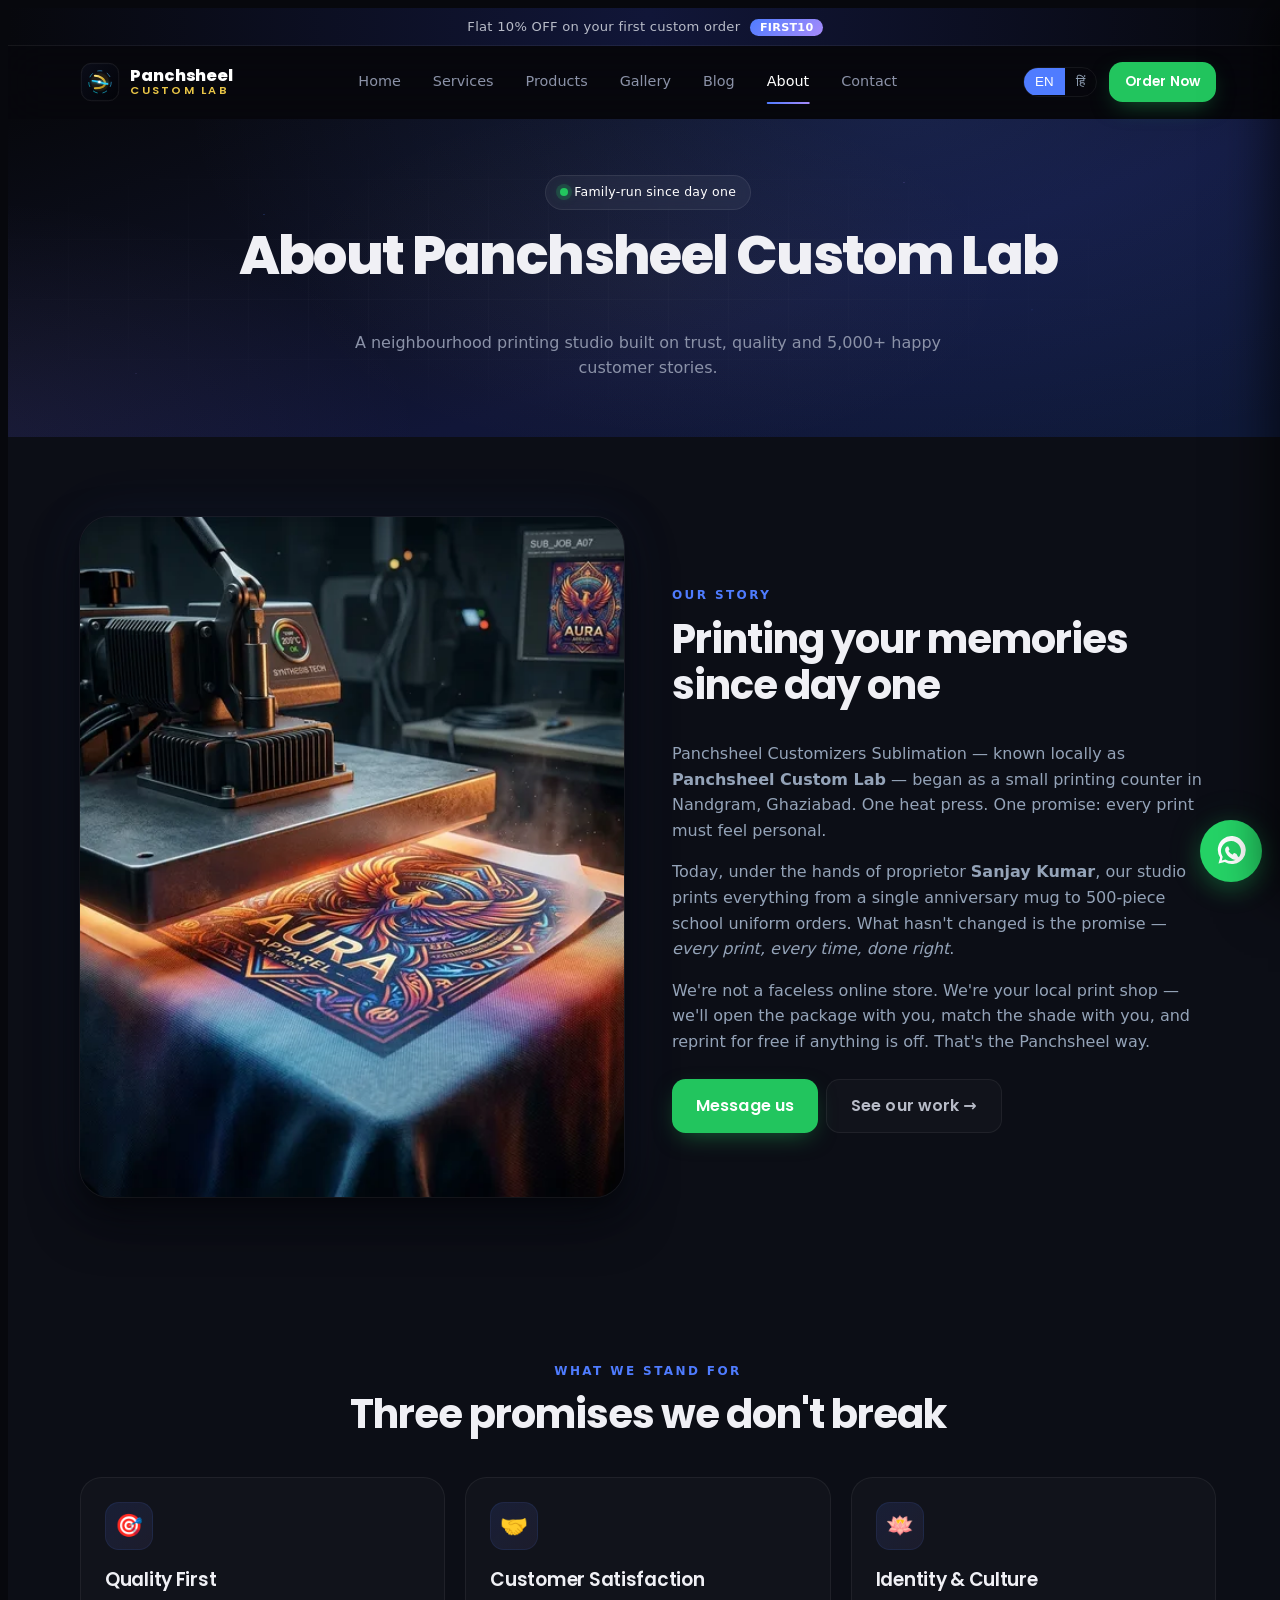
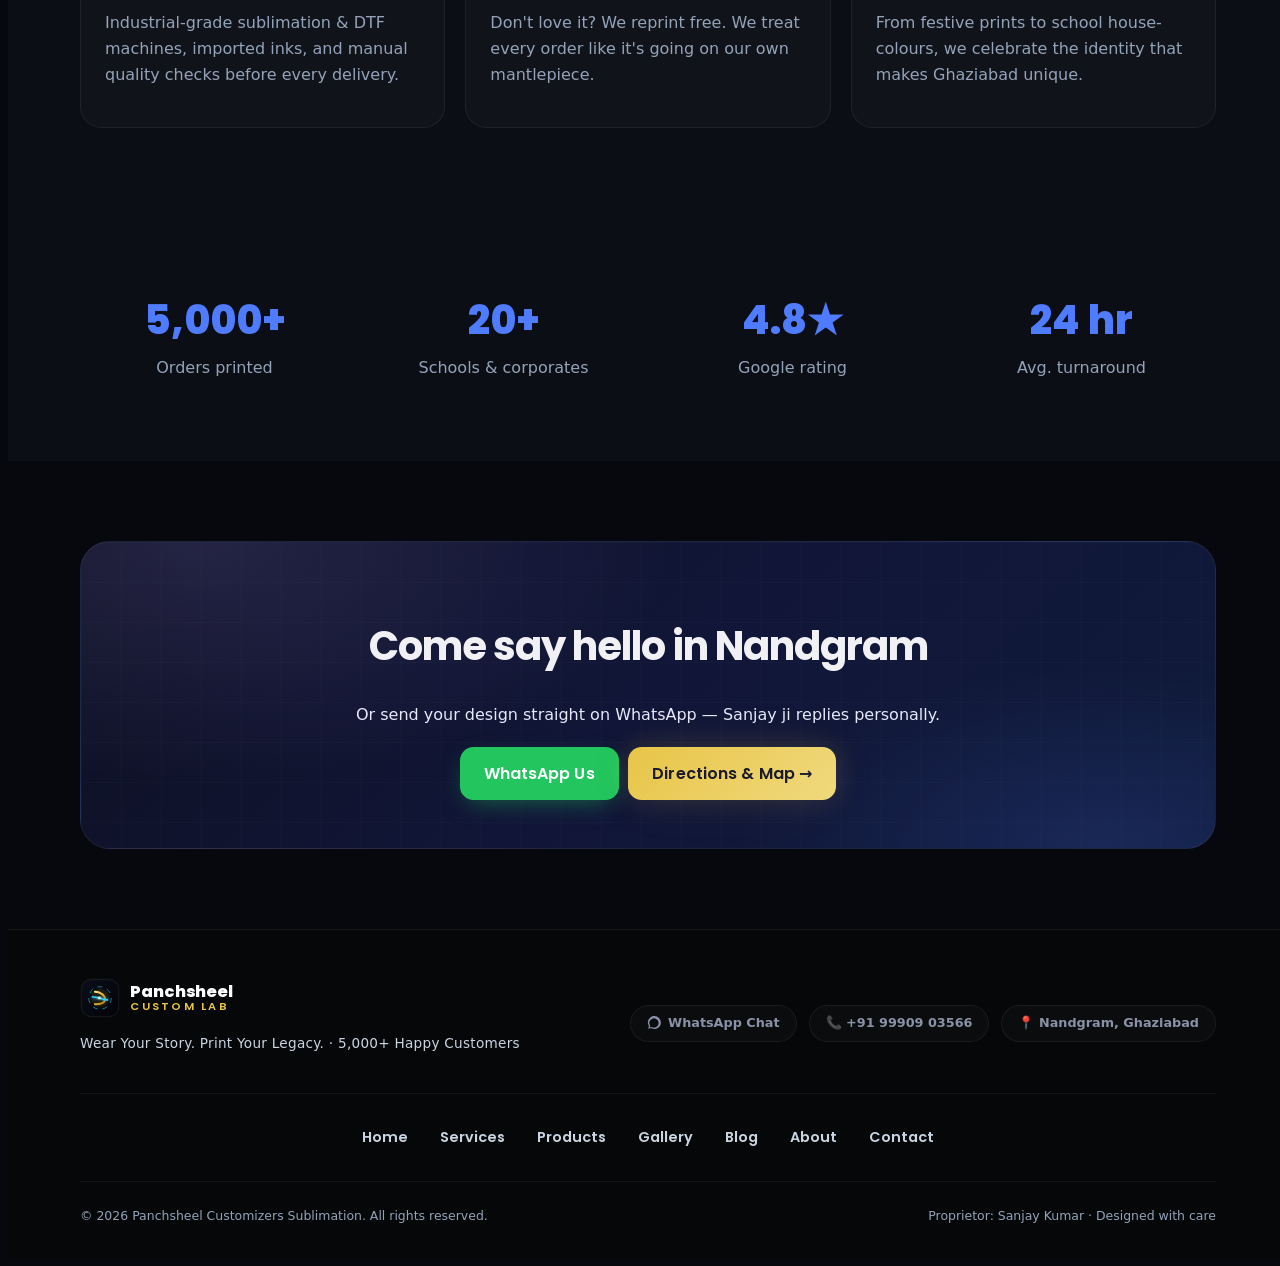
==== about.html @ 3d588248 "perf: minify all HTML page payloads to reduce network transfer time and fix incomplete WhatsApp icon" ====
<!doctype html><html lang="en"><head><meta charset="utf-8" /><meta name="viewport" content="width=device-width,initial-scale=1" /><title>About — Panchsheel Custom Lab | Trusted Printing Studio in Nandgram, Ghaziabad</title><meta name="description" content="Panchsheel Customizers Sublimation is a family-run printing studio in Nandgram, Ghaziabad, led by Sanjay Kumar. Quality, identity and customer-first service." /><link rel="canonical" href="https://panchsheelcustomlab.com/about.html" /><link rel="preconnect" href="https://fonts.googleapis.com"><link rel="preconnect" href="https://fonts.gstatic.com" crossorigin><link href="https://fonts.googleapis.com/css2?family=Poppins:wght@500;600;700;800&display=swap" rel="stylesheet" media="print" onload="this.media='all'" /><noscript><link href="https://fonts.googleapis.com/css2?family=Poppins:wght@500;600;700;800&display=swap" rel="stylesheet" /></noscript><link rel="stylesheet" href="assets/css/styles.min.css?v=5.0" media="print" onload="this.media='all'" /><noscript><link rel="stylesheet" href="assets/css/styles.min.css?v=5.0" /></noscript><link rel="stylesheet" href="assets/css/premium-theme.min.css?v=5.0" media="print" onload="this.media='all'" /><noscript><link rel="stylesheet" href="assets/css/premium-theme.min.css?v=5.0" /></noscript><link rel="icon" type="image/svg+xml" href="assets/img/logo.svg" /></head><body><div class="offer-bar" style="text-align:center;padding:.5rem 1rem">Flat 10% OFF on your first custom order <span class="badge-inline">FIRST10</span></div><header class="site-header"><div class="container-x" style="display:flex;align-items:center;justify-content:space-between;padding-top:1rem;padding-bottom:1rem"><a href="index.html" class="logo"><img src="assets/img/logo.svg?v=4.1" alt="" class="logo-mark" width="40" height="40"/><span class="logo-text"><span class="brand-line">Panchsheel</span><span class="sub-line">Custom Lab</span></span></a><nav class="hide-sm desktop-nav"><a href="index.html" class="nav-link" data-en="Home" data-hi="होम">Home</a><a href="services.html" class="nav-link" data-en="Services" data-hi="सेवाएं">Services</a><a href="products.html" class="nav-link" data-en="Products" data-hi="उत्पाद">Products</a><a href="gallery.html" class="nav-link" data-en="Gallery" data-hi="गैलरी">Gallery</a><a href="blog.html" class="nav-link" data-en="Blog" data-hi="ब्लॉग">Blog</a><a href="about.html" class="nav-link" data-en="About" data-hi="हमारे बारे में">About</a><a href="contact.html" class="nav-link" data-en="Contact" data-hi="संपर्क">Contact</a></nav><div style="display:flex;align-items:center;gap:.75rem"><div class="lang-toggle hide-sm"><button data-lang="en" class="active">EN</button><button data-lang="hi">हिं</button></div><a href="https://wa.me/919990903566?text=Hi%2C%20I%20want%20to%20order%20a%20custom%20print" class="btn btn-whats btn-sm hide-sm">Order Now</a><button id="navToggle" class="menu-btn btn btn-ghost btn-sm" style="padding:.5rem" aria-label="Menu"><svg width="22" height="22" viewBox="0 0 24 24" fill="none" stroke="currentColor" stroke-width="2"><path d="M4 6h16M4 12h16M4 18h16"/></svg></button></div></div></header><section class="hero on-dark" style="padding:3.5rem 0"><div class="container-x reveal" style="text-align:center"><span class="hero-badge"><span class="dot"></span><span data-en="Family-run since day one" data-hi="पहले दिन से पारिवारिक व्यवसाय">Family-run since day one</span></span><h1 class="title-xl" style="color:#fff;margin-top:1rem" data-en="About Panchsheel Custom Lab" data-hi="पंचशील कस्टम लैब के बारे में">About Panchsheel Custom Lab</h1><p style="color:#cdd5f0;max-width:620px;margin:1rem auto 0" data-en="A neighbourhood printing studio built on trust, quality and 5,000+ happy customer stories." data-hi="भरोसे, क्वालिटी और 5,000+ खुश ग्राहकों की कहानियों पर बना आपका अपना प्रिंटिंग स्टूडियो।">A neighbourhood printing studio built on trust, quality and 5,000+ happy customer stories.</p></div></section><section class="section"><div class="container-x grid-auto cols-2" style="align-items:center;gap:3rem"><div class="reveal"><img loading="lazy" src="assets/img/custom_process.webp" alt="Panchsheel Custom Lab studio in Nandgram Ghaziabad" style="border-radius:var(--r-xl);box-shadow:var(--shadow-lg);width:100%;aspect-ratio:4/5;object-fit:cover"></div><div class="reveal"><span class="eyebrow" data-en="Our Story" data-hi="हमारी कहानी">Our Story</span><h2 class="title-lg" style="margin-top:.6rem" data-en="Printing your memories since day one" data-hi="पहले ही दिन से आपकी यादों को प्रिंट कर रहे हैं">Printing your memories since day one</h2><p class="muted" style="margin-top:1rem" data-en="Panchsheel Customizers Sublimation — known locally as &lt;b&gt;Panchsheel Custom Lab&lt;/b&gt; — began as a small printing counter in Nandgram, Ghaziabad. One heat press. One promise: every print must feel personal." data-hi="पंचशील कस्टमाइज़र्स सब्लिमेशन — जिसे यहाँ <b>पंचशील कस्टम लैब</b> के नाम से जाना जाता है — नंदग्राम, गाज़ियाबाद में एक छोटे से प्रिंटिंग काउंटर के रूप में शुरू हुआ था। एक हीट प्रेस मशीन। एक वादा: हर प्रिंट में अपनापन होना चाहिए।">Panchsheel Customizers Sublimation — known locally as <b>Panchsheel Custom Lab</b> — began as a small printing counter in Nandgram, Ghaziabad. One heat press. One promise: every print must feel personal.</p><p class="muted" style="margin-top:.75rem" data-en="Today, under the hands of proprietor &lt;b&gt;Sanjay Kumar&lt;/b&gt;, our studio prints everything from a single anniversary mug to 500-piece school uniform orders. What hasn't changed is the promise — &lt;em&gt;every print, every time, done right&lt;/em&gt;." data-hi="आज, प्रोपराइटर <b>संजय कुमार</b> के नेतृत्व में, हमारा स्टूडियो एक एनिवर्सरी मग से लेकर 500-पीस स्कूल यूनिफॉर्म ऑर्डर तक सब कुछ प्रिंट करता है। जो चीज़ नहीं बदली है वह है हमारा वादा — <em>हर प्रिंट, हर बार, बिल्कुल सही</em>।">Today, under the hands of proprietor <b>Sanjay Kumar</b>, our studio prints everything from a single anniversary mug to 500-piece school uniform orders. What hasn't changed is the promise — <em>every print, every time, done right</em>.</p><p class="muted" style="margin-top:.75rem" data-en="We're not a faceless online store. We're your local print shop — we'll open the package with you, match the shade with you, and reprint for free if anything is off. That's the Panchsheel way." data-hi="हम कोई अनजान ऑनलाइन स्टोर नहीं हैं। हम आपके अपने लोकल प्रिंटर हैं — हम आपके साथ पैकेट खोलेंगे, आपके साथ शेड मिलाएंगे, और अगर कुछ भी गड़बड़ हुई तो बिना किसी शुल्क के फिर से प्रिंट करेंगे। यही पंचशील का तरीका है।">We're not a faceless online store. We're your local print shop — we'll open the package with you, match the shade with you, and reprint for free if anything is off. That's the Panchsheel way.</p><div style="display:flex;flex-wrap:wrap;gap:.5rem;margin-top:1.5rem"><a href="https://wa.me/919990903566?text=Hi%2C%20I%20want%20to%20visit%20your%20studio" class="btn btn-whats" data-en="Message us" data-hi="व्हाट्सएप करें">Message us</a><a href="gallery.html" class="btn btn-ghost" data-en="See our work →" data-hi="हमारा काम देखें →">See our work →</a></div></div></div></section><section class="section" style="background:var(--bg-soft)"><div class="container-x"><div class="section-head reveal"><span class="eyebrow" data-en="What We Stand For" data-hi="हमारे सिद्धांत">What We Stand For</span><h2 class="title-lg" style="margin-top:.5rem" data-en="Three promises we don't break" data-hi="तीन वादे जो हम कभी नहीं तोड़ते">Three promises we don't break</h2></div><div class="grid-auto cols-3"><div class="feature reveal"><div class="feature-ico">🎯</div><h3 data-en="Quality First" data-hi="सबसे पहले क्वालिटी">Quality First</h3><p class="muted" style="margin-top:.4rem" data-en="Industrial-grade sublimation &amp; DTF machines, imported inks, and manual quality checks before every delivery." data-hi="इंडस्ट्रियल-ग्रेड सब्लिमेशन और DTF मशीनें, इम्पोर्टेड इंक, और हर डिलीवरी से पहले मैनुअल क्वालिटी चेक।">Industrial-grade sublimation &amp; DTF machines, imported inks, and manual quality checks before every delivery.</p></div><div class="feature reveal"><div class="feature-ico">🤝</div><h3 data-en="Customer Satisfaction" data-hi="ग्राहकों की संतुष्टि">Customer Satisfaction</h3><p class="muted" style="margin-top:.4rem" data-en="Don't love it? We reprint free. We treat every order like it's going on our own mantlepiece." data-hi="पसंद नहीं आया? हम दोबारा प्रिंट करेंगे, वो भी फ्री। हम हर ऑर्डर को ऐसे बनाते हैं जैसे वो हमारे अपने घर के लिए हो।">Don't love it? We reprint free. We treat every order like it's going on our own mantlepiece.</p></div><div class="feature reveal"><div class="feature-ico">🪷</div><h3 data-en="Identity &amp; Culture" data-hi="पहचान और संस्कृति">Identity &amp; Culture</h3><p class="muted" style="margin-top:.4rem" data-en="From festive prints to school house-colours, we celebrate the identity that makes Ghaziabad unique." data-hi="त्योहारों के प्रिंट से लेकर स्कूल के हाउस-कलर तक, हम उस पहचान का सम्मान करते हैं जो गाज़ियाबाद को खास बनाती है।">From festive prints to school house-colours, we celebrate the identity that makes Ghaziabad unique.</p></div></div></div></section><section class="section"><div class="container-x grid-auto cols-4" style="text-align:center"><div class="reveal"><div style="font-family:'Poppins';font-weight:800;font-size:2.5rem;color:var(--brand)">5,000+</div><div class="muted" style="margin-top:.2rem" data-en="Orders printed" data-hi="ऑर्डर प्रिंट किए">Orders printed</div></div><div class="reveal"><div style="font-family:'Poppins';font-weight:800;font-size:2.5rem;color:var(--brand)">20+</div><div class="muted" style="margin-top:.2rem" data-en="Schools &amp; corporates" data-hi="स्कूल और कॉर्पोरेट">Schools & corporates</div></div><div class="reveal"><div style="font-family:'Poppins';font-weight:800;font-size:2.5rem;color:var(--brand)">4.8★</div><div class="muted" style="margin-top:.2rem" data-en="Google rating" data-hi="गूगल रेटिंग">Google rating</div></div><div class="reveal"><div style="font-family:'Poppins';font-weight:800;font-size:2.5rem;color:var(--brand)">24 hr</div><div class="muted" style="margin-top:.2rem" data-en="Avg. turnaround" data-hi="औसत डिलीवरी समय">Avg. turnaround</div></div></div></section><section class="section"><div class="container-x"><div class="strip reveal" style="padding:3rem 2rem;text-align:center"><h2 class="title-lg" style="color:#fff" data-en="Come say hello in Nandgram" data-hi="नंदग्राम आकर मिलें">Come say hello in Nandgram</h2><p style="color:#e5e9fa;margin-top:.6rem" data-en="Or send your design straight on WhatsApp — Sanjay ji replies personally." data-hi="या सीधे व्हाट्सएप पर अपना डिज़ाइन भेजें — संजय जी खुद जवाब देंगे。">Or send your design straight on WhatsApp — Sanjay ji replies personally.</p><div style="display:flex;gap:.6rem;flex-wrap:wrap;justify-content:center;margin-top:1.2rem"><a href="https://wa.me/919990903566?text=Hi%2C%20I%20want%20to%20order%20a%20custom%20print" class="btn btn-whats" data-en="WhatsApp Us" data-hi="व्हाट्सएप करें">WhatsApp Us</a><a href="contact.html" class="btn btn-gold" data-en="Directions &amp; Map →" data-hi="नक्शा और रास्ता →">Directions & Map →</a></div></div></div></section><footer class="site-footer"><div class="container-x footer-compact-wrap"><div class="footer-compact-top"><div class="on-dark"><a href="index.html" class="logo"><img src="assets/img/logo.svg?v=4.1" alt="" class="logo-mark" width="36" height="36"><span class="logo-text"><span class="brand-line">Panchsheel</span><span class="sub-line">Custom Lab</span></span></a><p class="footer-tagline" data-en="Wear Your Story. Print Your Legacy. · 5,000+ Happy Customers" data-hi="यादों को दें अनमोल रूप, प्रिंट्स जो रहें हमेशा संग · 5,000+ खुश ग्राहक">Wear Your Story. Print Your Legacy. · 5,000+ Happy Customers</p></div><div class="footer-contact-chips"><a href="https://wa.me/919990903566?text=Hi%2C%20I%20want%20to%20order%20a%20custom%20print" class="contact-chip wa" target="_blank" rel="noopener"><svg width="14" height="14" viewBox="0 0 24 24" fill="currentColor"><path d="M20.5 3.5A11 11 0 0 0 3.3 17.1L2 22l5-1.3a11 11 0 0 0 13.5-17.2zM12 20a8 8 0 0 1-4.1-1.1l-.3-.2-3 .8.8-2.9-.2-.3A8 8 0 1 1 12 20z"/></svg><span data-en="WhatsApp Chat" data-hi="व्हाट्सएप चैट">WhatsApp Chat</span></a><a href="tel:+919990903566" class="contact-chip tel"><span>📞 +91 99909 03566</span></a><a href="https://share.google/9djJrCFrVhPnkyvvI" target="_blank" rel="noopener" class="contact-chip map"><span data-en="📍 Nandgram, Ghaziabad" data-hi="📍 नंदग्राम, गाज़ियाबाद">📍 Nandgram, Ghaziabad</span></a></div></div><div class="footer-compact-links"><a href="index.html" data-en="Home" data-hi="होम">Home</a><a href="services.html" data-en="Services" data-hi="सेवाएं">Services</a><a href="products.html" data-en="Products" data-hi="उत्पाद">Products</a><a href="gallery.html" data-en="Gallery" data-hi="गैलरी">Gallery</a><a href="blog.html" data-en="Blog" data-hi="ब्लॉग">Blog</a><a href="about.html" data-en="About" data-hi="हमारे बारे में">About</a><a href="contact.html" data-en="Contact" data-hi="संपर्क">Contact</a></div><div class="footer-compact-bottom"><div>© <span id="yr"></span> Panchsheel Customizers Sublimation. All rights reserved.</div><div data-en="Proprietor: Sanjay Kumar · Designed with care" data-hi="प्रोपराइटर: संजय कुमार · निष्ठापूर्वक निर्मित">Proprietor: Sanjay Kumar · Designed with care</div></div></div></footer><a href="https://wa.me/919990903566?text=Hi%2C%20I%20want%20to%20order%20a%20custom%20print" class="fab-whats" aria-label="Chat on WhatsApp"><svg width="30" height="30" viewBox="0 0 24 24" fill="currentColor"><path d="M20.5 3.5A11 11 0 0 0 3.3 17.1L2 22l5-1.3a11 11 0 0 0 13.5-17.2zM12 20a8 8 0 0 1-4.1-1.1l-.3-.2-3 .8.8-2.9-.2-.3A8 8 0 1 1 12 20zm4.4-5.6c-.2-.1-1.4-.7-1.7-.8-.2-.1-.3-.1-.5.1s-.6.8-.7.9c-.1.2-.3.2-.5.1-1.2-.6-2-1.1-2.9-2.5-.2-.4.2-.4.6-1.2.1-.2.1-.3 0-.5-.1-.1-.5-1.3-.7-1.7-.2-.4-.4-.4-.5-.4H9c-.2 0-.5.1-.7.3-.3.3-1 1-1 2.4s1 2.8 1.1 3c.1.2 2 3 4.7 4.2 1.8.7 2.4.8 3.2.7.5-.1 1.4-.6 1.6-1.2.2-.6.2-1.1.1-1.2-.1-.1-.2-.2-.5-.3z"/></svg></a><div class="mobile-sticky-bar"><div class="sticky-bar-text"><span class="sticky-bar-title" data-en="Custom Printing Quote" data-hi="कस्टम प्रिंटिंग कोट">Custom Printing Quote</span><span class="sticky-bar-sub" data-en="Talk directly to Sanjay ji" data-hi="संजय जी से व्हाट्सएप पर बात करें">Talk directly to Sanjay ji</span></div><a href="https://wa.me/919990903566?text=Hi%20Sanjay%20ji%2C%20I%20visited%20your%20website%20and%20want%20to%20get%20a%20printing%20quote" class="btn btn-whats sticky-bar-btn" target="_blank" rel="noopener"><svg width="14" height="14" viewBox="0 0 24 24" fill="currentColor" style="display:inline-block;vertical-align:middle;margin-right:3px"><path d="M20.5 3.5A11 11 0 0 0 3.3 17.1L2 22l5-1.3a11 11 0 0 0 13.5-17.2zM12 20a8 8 0 0 1-4.1-1.1l-.3-.2-3 .8.8-2.9-.2-.3A8 8 0 1 1 12 20z"/></svg><span data-en="WhatsApp Chat" data-hi="व्हाट्सएप चैट">WhatsApp Chat</span></a></div><script src="assets/js/main.min.js?v=5.0" defer></script></body></html>
---- assets/css/styles.min.css ----
:root{--ink:#0B1220;--ink-2:#1f2937;--muted:#5b6577;--line:#e7eaf0;--bg-soft:#f6f7fb;--brand:#1E3A8A;--brand-2:#0f1e5c;--brand-ink:#0a1340;--gold:#D4AF37;--gold-soft:#f6e6a6;--success:#15803d;--whats:#25D366;--r-sm:.5rem;--r:1rem;--r-lg:1.25rem;--r-xl:1.75rem;--shadow-sm:0 1px 2px rgba(15,30,92,.06),0 1px 1px rgba(15,30,92,.04);--shadow:0 10px 30px -18px rgba(15,30,92,.25),0 2px 6px rgba(15,30,92,.06);--shadow-lg:0 30px 60px -30px rgba(15,30,92,.4),0 10px 20px -10px rgba(15,30,92,.15);--shadow-gold:0 20px 40px -22px rgba(212,175,55,.55);--fs-xs:.8rem;--fs-sm:.9rem;--fs-base:1rem;--fs-lg:1.125rem;--fs-2xl:1.5rem;--fs-3xl:1.875rem;--fs-4xl:2.25rem;--fs-5xl:3rem;--fs-6xl:3.75rem}*{box-sizing:border-box}html{scroll-behavior:smooth}body{font-family:system-ui,-apple-system,Segoe UI,Roboto,sans-serif;color:var(--ink);background:#fff;line-height:1.6;-webkit-font-smoothing:antialiased;text-rendering:optimizeLegibility}.font-display,h1,h2,h3,h4,h5,h6{font-family:Poppins,sans-serif;letter-spacing:-.015em;color:var(--ink)}h1{line-height:1.08;font-weight:800}h2{line-height:1.15;font-weight:700}h3{line-height:1.25;font-weight:600}img{max-width:100%;height:auto;display:block}a{color:inherit;text-decoration:none}.container-x{max-width:1200px;margin-inline:auto;padding-inline:1.25rem}@media(min-width:768px){.container-x{padding-inline:2rem}}.eyebrow{font-size:.78rem;font-weight:700;letter-spacing:.18em;text-transform:uppercase;color:var(--brand)}.title-xl{font-size:clamp(2rem,4.6vw,3.4rem);letter-spacing:-.02em}.title-lg{font-size:clamp(1.75rem,3.5vw,2.5rem)}.muted{color:var(--muted)}.divider-gold{display:inline-block;width:56px;height:3px;border-radius:3px;background:var(--gold)}.section{padding:5rem 0}@media(max-width:640px){.section{padding:3.5rem 0}}.site-header{position:sticky;top:0;z-index:40;background:rgba(255,255,255,.85);backdrop-filter:saturate(140%) blur(10px);border-bottom:1px solid transparent;transition:all .3s ease}.site-header.scrolled{background:rgba(255,255,255,.96);border-bottom-color:var(--line);box-shadow:0 6px 24px -18px rgba(10,19,64,.35)}.nav-link{position:relative;font-weight:500;color:#334155;padding:.25rem 0}.nav-link:hover{color:var(--brand)}.nav-link:after{content:"";position:absolute;left:50%;bottom:-6px;height:2px;width:0;background:var(--gold);transform:translateX(-50%);transition:width .25s ease}.nav-link.active:after,.nav-link:hover:after{width:100%}.nav-link.active{color:var(--brand)}.btn{display:inline-flex;align-items:center;justify-content:center;gap:.55rem;font-weight:600;font-family:Poppins,sans-serif;border-radius:.8rem;padding:.85rem 1.5rem;transition:transform .2s ease,box-shadow .25s ease,background .2s ease,color .2s ease;letter-spacing:.1px;white-space:nowrap;cursor:pointer;border:0}.btn:active{transform:translateY(1px)}.btn-primary{background:var(--brand);color:#fff;box-shadow:0 14px 30px -18px rgba(30,58,138,.7)}.btn-primary:hover{background:var(--brand-2);transform:translateY(-2px);box-shadow:0 22px 40px -18px rgba(30,58,138,.8)}.btn-gold{background:var(--gold);color:var(--brand-ink);box-shadow:var(--shadow-gold)}.btn-gold:hover{background:#c59c2c;transform:translateY(-2px)}.btn-whats{background:var(--whats);color:#fff;box-shadow:0 14px 30px -18px rgba(37,211,102,.7)}.btn-whats:hover{background:#1ebe5b;transform:translateY(-2px);box-shadow:0 22px 40px -18px rgba(37,211,102,.8)}.btn-outline{border:1.5px solid rgba(255,255,255,.6);color:#fff;background:0 0}.btn-outline:hover{background:#fff;color:var(--brand)}.btn-ghost{background:var(--bg-soft);color:var(--ink-2)}.btn-ghost:hover{background:#eef0f6}.btn-sm{padding:.55rem 1rem;font-size:.85rem;border-radius:.6rem}.offer-bar{background:linear-gradient(90deg,#0f1e5c 0,#1e3a8a 50%,#0f1e5c 100%);color:#fff;font-size:.85rem;font-weight:500}.offer-bar .badge-inline{background:var(--gold);color:var(--brand-ink);padding:.1rem .55rem;border-radius:9999px;font-weight:700;font-size:.75rem;margin:0 .35rem}.hero{position:relative;overflow:hidden;isolation:isolate;background:radial-gradient(1100px 500px at 82% -10%,rgba(212,175,55,.28),transparent 60%),radial-gradient(900px 500px at -10% 110%,rgba(255,255,255,.15),transparent 60%),linear-gradient(135deg,#0b1436 0,var(--brand-2) 45%,var(--brand) 100%);color:#fff}.hero:before{content:"";position:absolute;inset:0;background-image:linear-gradient(rgba(255,255,255,.04) 1px,transparent 1px),linear-gradient(90deg,rgba(255,255,255,.04) 1px,transparent 1px);background-size:44px 44px;mask-image:radial-gradient(ellipse at 30% 40%,#000 30%,transparent 70%);pointer-events:none;z-index:-1}.hero-badge{display:inline-flex;align-items:center;gap:.4rem;background:rgba(255,255,255,.1);border:1px solid rgba(255,255,255,.18);color:#fff;padding:.4rem .85rem;border-radius:9999px;font-size:.78rem;font-weight:500;backdrop-filter:blur(6px)}.hero-badge .dot{width:.5rem;height:.5rem;border-radius:9999px;background:#22c55e;box-shadow:0 0 0 4px rgba(34,197,94,.25)}.hero-photo{position:relative;border-radius:var(--r-xl);overflow:hidden;box-shadow:var(--shadow-lg)}.hero-photo img{aspect-ratio:4/5;width:100%;object-fit:cover;transform:scale(1.02)}.hero-photo:after{content:"";position:absolute;inset:0;background:linear-gradient(180deg,rgba(11,20,54,0) 60%,rgba(11,20,54,.3) 100%)}.hero-float{position:absolute;background:#fff;color:var(--ink);border-radius:var(--r);padding:.85rem 1rem;box-shadow:var(--shadow-lg);display:flex;align-items:center;gap:.7rem}.hero-float.top{top:1.2rem;left:-1rem}.hero-float.bottom{bottom:1.2rem;right:-1rem}@media(max-width:640px){.hero-float{display:none}}.section-head{text-align:center;max-width:720px;margin:0 auto 2.5rem}.section-head h2{font-size:clamp(1.75rem,3.2vw,2.5rem);margin:.65rem 0}.section-head p{color:var(--muted);font-size:1.05rem}.card{background:#fff;border:1px solid var(--line);border-radius:var(--r-lg);transition:transform .3s ease,box-shadow .3s ease,border-color .3s ease}.card:hover{transform:translateY(-6px);box-shadow:var(--shadow-lg);border-color:transparent}.product-card{background:#fff;border:1px solid var(--line);border-radius:var(--r-lg);overflow:hidden;position:relative;transition:all .35s ease}.product-card:hover{transform:translateY(-8px);box-shadow:var(--shadow-lg);border-color:transparent}.product-shot{position:relative;aspect-ratio:1/1;background:radial-gradient(closest-side at 50% 60%,rgba(30,58,138,.07),transparent 70%),linear-gradient(180deg,#fbfbfd 0,#f1f3f9 100%);display:flex;align-items:center;justify-content:center;padding:14%;overflow:hidden}.product-shot img{width:100%;height:100%;object-fit:cover;border-radius:.5rem;transition:transform .5s ease}.product-card:hover .product-shot img{transform:scale(1.05)}.product-shot:after{content:"";position:absolute;left:10%;right:10%;bottom:8%;height:14px;border-radius:50%;background:radial-gradient(ellipse at center,rgba(10,19,64,.18),transparent 70%);filter:blur(4px)}.product-body{padding:1rem 1.1rem 1.2rem}.product-title{font-family:Poppins,sans-serif;font-weight:600;color:var(--ink);font-size:1rem}.product-meta{color:var(--muted);font-size:.78rem;margin-top:.15rem}.product-row{display:flex;align-items:center;justify-content:space-between;margin-top:.8rem;gap:.5rem}.price{font-family:Poppins,sans-serif;color:var(--brand);font-weight:700}.badge{position:absolute;top:.9rem;left:.9rem;z-index:2;background:var(--gold);color:var(--brand-ink);font-weight:700;font-size:.7rem;padding:.3rem .6rem;border-radius:9999px;letter-spacing:.3px;box-shadow:var(--shadow-sm)}.badge-dark{background:var(--ink);color:#fff}.feature{background:#fff;border:1px solid var(--line);border-radius:var(--r-lg);padding:1.5rem;transition:all .3s ease}.feature:hover{transform:translateY(-4px);box-shadow:var(--shadow);border-color:transparent}.feature-ico{width:48px;height:48px;border-radius:14px;display:flex;align-items:center;justify-content:center;background:linear-gradient(135deg,#eaf0ff,#f6e6a6);color:var(--brand);font-size:1.4rem;margin-bottom:1rem}.why-item{display:flex;gap:1rem;align-items:flex-start}.why-ico{flex:none;width:44px;height:44px;border-radius:12px;display:flex;align-items:center;justify-content:center;background:rgba(30,58,138,.08);color:var(--brand);font-size:1.2rem}.t-card{background:#fff;border:1px solid var(--line);border-radius:var(--r-lg);padding:1.5rem;transition:all .3s ease}.t-card:hover{transform:translateY(-4px);box-shadow:var(--shadow);border-color:transparent}.stars{color:var(--gold);letter-spacing:2px;font-size:1rem}.avatar{width:44px;height:44px;border-radius:9999px;object-fit:cover;background:var(--bg-soft)}details.faq{background:#fff;border:1px solid var(--line);border-radius:var(--r);padding:1rem 1.25rem;transition:all .25s ease}details.faq[open]{border-color:#c9d2ea;box-shadow:var(--shadow-sm)}details.faq>summary{list-style:none;cursor:pointer;display:flex;justify-content:space-between;align-items:center;font-family:Poppins,sans-serif;font-weight:600;color:var(--ink)}details.faq>summary::-webkit-details-marker{display:none}.faq-ico{width:26px;height:26px;border-radius:9999px;background:var(--bg-soft);color:var(--brand);display:flex;align-items:center;justify-content:center;font-size:1.1rem;transition:transform .25s ease}details.faq[open] .faq-ico{transform:rotate(45deg);background:var(--brand);color:#fff}details.faq p{margin-top:.75rem;color:var(--muted)}.strip{background:radial-gradient(700px 300px at 10% 0,rgba(212,175,55,.22),transparent 60%),linear-gradient(135deg,var(--brand-2),var(--brand));color:#fff;border-radius:var(--r-xl)}.site-footer{background:#080d22;color:#c5cbdc}.site-footer a:hover{color:var(--gold)}.fab-whats{position:fixed;right:1.1rem;bottom:1.1rem;z-index:60;width:62px;height:62px;border-radius:9999px;background:var(--whats);color:#fff;display:flex;align-items:center;justify-content:center;box-shadow:0 16px 30px -10px rgba(37,211,102,.55);animation:pulse 2.2s infinite}.fab-whats:hover{background:#1ebe5b}@keyframes pulse{0%{box-shadow:0 0 0 0 rgba(37,211,102,.55)}70%{box-shadow:0 0 0 22px rgba(37,211,102,0)}100%{box-shadow:0 0 0 0 rgba(37,211,102,0)}}.lang-toggle{display:inline-flex;border:1px solid var(--line);border-radius:9999px;overflow:hidden;font-size:.78rem;font-weight:600}.lang-toggle button{padding:.35rem .7rem;background:#fff;color:var(--muted);border:0;cursor:pointer}.lang-toggle button.active{background:var(--brand);color:#fff}.map-wrap{aspect-ratio:16/10;border-radius:var(--r-lg);overflow:hidden;box-shadow:var(--shadow-lg);border:1px solid var(--line)}.reveal{opacity:0;transform:translateY(22px);transition:opacity .7s ease,transform .7s ease}.reveal.visible{opacity:1;transform:none}.field{display:block;width:100%;background:#fff;border:1px solid #d7dbe6;border-radius:.75rem;padding:.85rem 1rem;font:inherit;color:var(--ink);transition:border-color .2s,box-shadow .2s}.field:focus{outline:0;border-color:var(--brand);box-shadow:0 0 0 4px rgba(30,58,138,.12)}.label{display:block;font-size:.85rem;font-weight:600;color:var(--ink-2);margin-bottom:.4rem}.logo{display:inline-flex;align-items:center;gap:.65rem}.logo-mark{width:40px;height:40px}.logo-text{line-height:1.05;font-family:Poppins,sans-serif}.logo-text .brand-line{display:block;font-weight:800;color:var(--brand);letter-spacing:-.01em;font-size:1.02rem}.logo-text .sub-line{display:block;font-size:.7rem;font-weight:600;color:var(--gold);letter-spacing:.2em;text-transform:uppercase;margin-top:.1rem}.on-dark .logo-text .brand-line{color:#fff}.on-dark .logo-text .sub-line{color:var(--gold)}.masonry{column-count:1;column-gap:1rem}@media(min-width:640px){.masonry{column-count:2}}@media(min-width:1024px){.masonry{column-count:3}}.masonry .tile{break-inside:avoid;margin-bottom:1rem;border-radius:var(--r);overflow:hidden;position:relative;background:var(--bg-soft)}.masonry .tile img{width:100%;display:block;transition:transform .5s ease}.masonry .tile:hover img{transform:scale(1.04)}.masonry .tile figcaption{position:absolute;inset:auto 0 0 0;padding:.75rem 1rem;background:linear-gradient(180deg,transparent,rgba(0,0,0,.6));color:#fff;font-size:.85rem;font-weight:500;opacity:0;transition:opacity .3s}.masonry .tile:hover figcaption{opacity:1}.blog-card{display:flex;flex-direction:column;background:#fff;border:1px solid var(--line);border-radius:var(--r-lg);overflow:hidden;transition:all .3s}.blog-card:hover{transform:translateY(-5px);box-shadow:var(--shadow-lg);border-color:transparent}.blog-card .cover{aspect-ratio:16/10;overflow:hidden}.blog-card .cover img{width:100%;height:100%;object-fit:cover;transition:transform .5s}.blog-card:hover .cover img{transform:scale(1.05)}.blog-card .meta{padding:1.25rem 1.25rem 1.4rem}.tag{display:inline-block;background:rgba(30,58,138,.08);color:var(--brand);font-size:.72rem;font-weight:600;padding:.22rem .55rem;border-radius:9999px;letter-spacing:.04em}.trust-row{display:flex;flex-wrap:wrap;gap:1rem;justify-content:center}.trust-chip{display:inline-flex;align-items:center;gap:.55rem;background:#fff;border:1px solid var(--line);border-radius:9999px;padding:.55rem 1rem;font-size:.85rem;color:var(--ink-2);font-weight:500;box-shadow:var(--shadow-sm)}.trust-chip svg{color:var(--brand)}.grid-auto{display:grid;gap:1.25rem}@media(min-width:640px){.cols-2{grid-template-columns:repeat(2,minmax(0,1fr))}}@media(min-width:768px){.cols-3{grid-template-columns:repeat(3,minmax(0,1fr))}}@media(min-width:1024px){.cols-4{grid-template-columns:repeat(4,minmax(0,1fr))}}.menu-btn{display:none}@media(max-width:1024px){.menu-btn{display:inline-flex}}.hide-sm{display:initial}@media(max-width:1024px){.hide-sm{display:none}}.show-sm{display:none}@media(max-width:1024px){.show-sm{display:initial}}.calc-card{background:#fff;border:1px solid var(--line);border-radius:var(--r-xl);padding:2.25rem 2rem;box-shadow:var(--shadow-lg);position:relative;overflow:hidden;text-align:left}.calc-card:before{content:"";position:absolute;top:0;left:0;right:0;height:5px;background:linear-gradient(90deg,var(--brand) 0,var(--gold) 100%)}.calc-grid{display:grid;gap:1.5rem;grid-template-columns:1fr;margin-top:1.5rem}@media(min-width:768px){.calc-grid{grid-template-columns:1.20fr 0.80fr;gap:2.5rem}}.calc-control{display:flex;flex-direction:column;gap:.5rem}.calc-select{appearance:none;background-image:url("data:image/svg+xml;charset=UTF-8,%3csvg xmlns='http://www.w3.org/2000/svg' viewBox='0 0 24 24' fill='none' stroke='%231E3A8A' stroke-width='2.5' stroke-linecap='round' stroke-linejoin='round'%3e%3cpolyline points='6 9 12 15 18 9'%3e%3c/polyline%3e%3c/svg%3e");background-repeat:no-repeat;background-position:right 1rem center;background-size:1.2rem;padding-right:2.5rem;cursor:pointer}.qty-input-group{display:flex;align-items:center;border:1px solid #d7dbe6;border-radius:.75rem;overflow:hidden;background:#fff;transition:border-color .2s}.qty-input-group:focus-within{border-color:var(--brand);box-shadow:0 0 0 4px rgba(30,58,138,.12)}.qty-btn{width:48px;height:48px;background:var(--bg-soft);border:0;font-family:Poppins,sans-serif;font-size:1.25rem;font-weight:600;color:var(--brand);cursor:pointer;display:flex;align-items:center;justify-content:center;transition:background .2s;user-select:none}.qty-btn:hover{background:#eef0f6}.qty-field{flex:1;border:0;text-align:center;font-family:Poppins,sans-serif;font-weight:700;font-size:1.15rem;color:var(--brand);padding:0;background:0 0;outline:0;width:100%}.qty-field::-webkit-inner-spin-button,.qty-field::-webkit-outer-spin-button{-webkit-appearance:none;margin:0}.calc-result-card{background:var(--bg-soft);border-radius:var(--r-lg);padding:1.75rem;border:1px solid var(--line);display:flex;flex-direction:column;justify-content:space-between;gap:1.25rem}.calc-price-row{display:flex;justify-content:space-between;align-items:center;padding-bottom:.75rem;border-bottom:1px dashed var(--line)}.calc-total-row{display:flex;flex-direction:column;gap:.25rem}.calc-total-label{font-size:.8rem;font-weight:700;text-transform:uppercase;letter-spacing:.08em;color:var(--muted)}.calc-total-val{font-family:Poppins,sans-serif;font-weight:800;font-size:2.25rem;color:var(--brand);line-height:1.1;transition:transform .12s ease-out}.calc-total-val.pop{transform:scale(1.06)}.badge-discount{background:#ecfdf5;color:#065f46;border:1px solid #a7f3d0;font-size:.72rem;font-weight:700;padding:.25rem .55rem;border-radius:9999px;display:inline-flex;align-items:center;gap:.25rem}.calc-bullet-list{display:flex;flex-direction:column;gap:.45rem}.calc-bullet{display:flex;gap:.5rem;font-size:.82rem;color:var(--muted);font-weight:500;align-items:center}.calc-bullet svg{color:var(--success);flex:none}body,html{max-width:100vw!important;overflow-x:hidden!important;width:100%}.hidden{display:none!important}.desktop-nav{display:flex;align-items:center;gap:2rem}@media (max-width:1024px){.desktop-nav{display:none!important}.menu-btn{display:inline-flex!important}.hide-sm{display:none!important}.show-sm{display:block!important}.site-header nav.hide-sm{display:none!important}}.field,input.field,select.field,textarea.field{font-size:16px!important}.cols-4{grid-template-columns:1fr}@media (min-width:640px){.cols-4{grid-template-columns:repeat(2,minmax(0,1fr))}}@media (min-width:1024px){.cols-4{grid-template-columns:repeat(4,minmax(0,1fr))}}.mobile-nav-overlay{position:fixed;inset:0;background:rgba(11,20,54,.45);backdrop-filter:blur(8px);-webkit-backdrop-filter:blur(8px);z-index:999;opacity:0;pointer-events:none;transition:opacity .35s cubic-bezier(.16, 1, .3, 1)}.mobile-nav-overlay.drawer-open{opacity:1;pointer-events:auto}.mobile-nav-drawer{position:fixed;top:0;right:0;bottom:0;width:310px;max-width:85vw;background:rgba(255,255,255,.96);backdrop-filter:blur(20px);-webkit-backdrop-filter:blur(20px);z-index:1000;transform:translateX(100%);transition:transform .4s cubic-bezier(.16, 1, .3, 1);box-shadow:-10px 0 40px rgba(10,19,64,.15);display:flex;flex-direction:column;padding:2.25rem 1.75rem;border-left:1px solid rgba(255,255,255,.2)}.mobile-nav-drawer.drawer-open{transform:translateX(0)}.drawer-header{display:flex;align-items:center;justify-content:space-between;border-bottom:1px solid var(--line);padding-bottom:1.25rem;margin-bottom:1.5rem}.drawer-close-btn{width:38px;height:38px;border-radius:50%;background:var(--bg-soft);color:var(--ink);display:flex;align-items:center;justify-content:center;border:0;cursor:pointer;transition:background .2s,transform .2s}.drawer-close-btn:hover{background:#eef0f6;transform:scale(1.05)}.drawer-close-btn:active{transform:scale(.95)}.drawer-links{display:flex;flex-direction:column;gap:1.1rem}.drawer-links a{font-family:Poppins,sans-serif;font-size:1.15rem;font-weight:600;color:var(--ink-2);padding:.6rem .5rem;border-radius:.5rem;transition:all .2s ease;display:flex;align-items:center;justify-content:space-between}.drawer-links a.active,.drawer-links a:hover{color:var(--brand);background:var(--bg-soft);padding-left:.9rem}.drawer-links a:after{content:"→";opacity:0;transform:translateX(-5px);transition:all .2s ease}.drawer-links a.active:after,.drawer-links a:hover:after{opacity:1;transform:translateX(0)}.drawer-footer{margin-top:auto;display:flex;flex-direction:column;gap:1.25rem;padding-top:1.5rem;border-top:1px solid var(--line)}.drawer-lang-row{display:flex;align-items:center;justify-content:space-between}.drawer-lang-label{font-size:.85rem;font-weight:700;color:var(--muted);text-transform:uppercase;letter-spacing:.05em}body.drawer-active{overflow:hidden!important;touch-action:none}#mobileMenu{display:none!important}@media (max-width:768px){.fab-whats{bottom:5.5rem!important;right:1.25rem!important;width:54px!important;height:54px!important;z-index:90!important}}@media (max-width:480px){.fab-whats{bottom:5.2rem!important;right:1rem!important;width:48px!important;height:48px!important}}@media (max-width:480px){.container-x{padding-inline:1.15rem!important}.section{padding:3rem 0!important}.title-xl{font-size:1.95rem!important;line-height:1.15}.title-lg{font-size:1.55rem!important;line-height:1.2}.calc-card{padding:1.65rem 1.25rem!important;border-radius:var(--r-lg)!important}.calc-result-card{padding:1.35rem 1.25rem!important}.calc-total-val{font-size:2.1rem!important}.qty-btn{width:42px!important;height:42px!important}.btn{padding:.8rem 1.35rem!important;border-radius:.75rem!important;font-size:.95rem!important}.grid-auto{gap:1.15rem!important}}.mobile-sticky-bar{position:fixed;bottom:0;left:0;right:0;background:rgba(255,255,255,.93);backdrop-filter:blur(16px) saturate(160%);-webkit-backdrop-filter:blur(16px) saturate(160%);border-top:1px solid var(--line);padding:.65rem 1.25rem;z-index:98;display:flex;align-items:center;justify-content:space-between;box-shadow:0 -8px 24px rgba(15,30,92,.08);transform:translateY(100%);transition:transform .4s cubic-bezier(.16, 1, .3, 1)}.mobile-sticky-bar.visible{transform:translateY(0)}@media (min-width:768px){.mobile-sticky-bar{display:none!important}}.sticky-bar-text{display:flex;flex-direction:column;line-height:1.2}.sticky-bar-title{font-family:Poppins,sans-serif;font-weight:700;font-size:.85rem;color:var(--ink)}.sticky-bar-sub{font-size:.7rem;color:var(--muted);font-weight:600}.sticky-bar-btn{padding:.5rem .9rem!important;font-size:.82rem!important;border-radius:.5rem!important}.site-footer{background:#060b1e!important;color:#9aa3bd!important;padding:3rem 0 2rem!important;border-top:1px solid rgba(255,255,255,.05)!important}.footer-compact-wrap{display:flex;flex-direction:column;gap:2rem}.footer-compact-top{display:flex;flex-direction:column;justify-content:space-between;align-items:center;gap:1.5rem;padding-bottom:1.5rem;border-bottom:1px solid rgba(255,255,255,.05);width:100%}@media (min-width:768px){.footer-compact-top{flex-direction:row;align-items:center;gap:2rem}}.footer-tagline{font-size:.85rem;color:#64748b;margin-top:.5rem;font-weight:500;letter-spacing:.02em;text-align:center}@media (min-width:768px){.footer-tagline{text-align:left}}.footer-contact-chips{display:flex;flex-wrap:wrap;gap:.75rem;justify-content:center}.contact-chip{display:inline-flex;align-items:center;gap:.45rem;background:rgba(255,255,255,.04);border:1px solid rgba(255,255,255,.08);border-radius:9999px;padding:.45rem 1rem;font-size:.8rem;font-weight:600;color:#cbd5e1;transition:all .25s ease}.contact-chip:hover{background:rgba(255,255,255,.08);border-color:rgba(255,255,255,.15);color:#fff;transform:translateY(-1px)}.contact-chip.wa:hover{background:rgba(37,211,102,.15);border-color:rgba(37,211,102,.3);color:#25d366}.contact-chip svg{display:inline-block;vertical-align:middle}.footer-compact-links{display:flex;flex-wrap:wrap;justify-content:center;gap:1rem 2rem;font-family:Poppins,sans-serif;font-weight:600;font-size:.9rem;width:100%}.footer-compact-links a{color:#9aa3bd;transition:color .2s ease}.footer-compact-links a:hover{color:var(--gold)}.footer-compact-bottom{display:flex;flex-direction:column;justify-content:space-between;align-items:center;gap:.75rem;font-size:.78rem;color:#64748b;padding-top:1.5rem;border-top:1px solid rgba(255,255,255,.05);width:100%}@media (min-width:768px){.footer-compact-bottom{flex-direction:row;gap:2rem}}
---- assets/css/styles.min.css ----
:root{--ink:#0B1220;--ink-2:#1f2937;--muted:#5b6577;--line:#e7eaf0;--bg-soft:#f6f7fb;--brand:#1E3A8A;--brand-2:#0f1e5c;--brand-ink:#0a1340;--gold:#D4AF37;--gold-soft:#f6e6a6;--success:#15803d;--whats:#25D366;--r-sm:.5rem;--r:1rem;--r-lg:1.25rem;--r-xl:1.75rem;--shadow-sm:0 1px 2px rgba(15,30,92,.06),0 1px 1px rgba(15,30,92,.04);--shadow:0 10px 30px -18px rgba(15,30,92,.25),0 2px 6px rgba(15,30,92,.06);--shadow-lg:0 30px 60px -30px rgba(15,30,92,.4),0 10px 20px -10px rgba(15,30,92,.15);--shadow-gold:0 20px 40px -22px rgba(212,175,55,.55);--fs-xs:.8rem;--fs-sm:.9rem;--fs-base:1rem;--fs-lg:1.125rem;--fs-2xl:1.5rem;--fs-3xl:1.875rem;--fs-4xl:2.25rem;--fs-5xl:3rem;--fs-6xl:3.75rem}*{box-sizing:border-box}html{scroll-behavior:smooth}body{font-family:system-ui,-apple-system,Segoe UI,Roboto,sans-serif;color:var(--ink);background:#fff;line-height:1.6;-webkit-font-smoothing:antialiased;text-rendering:optimizeLegibility}.font-display,h1,h2,h3,h4,h5,h6{font-family:Poppins,sans-serif;letter-spacing:-.015em;color:var(--ink)}h1{line-height:1.08;font-weight:800}h2{line-height:1.15;font-weight:700}h3{line-height:1.25;font-weight:600}img{max-width:100%;height:auto;display:block}a{color:inherit;text-decoration:none}.container-x{max-width:1200px;margin-inline:auto;padding-inline:1.25rem}@media(min-width:768px){.container-x{padding-inline:2rem}}.eyebrow{font-size:.78rem;font-weight:700;letter-spacing:.18em;text-transform:uppercase;color:var(--brand)}.title-xl{font-size:clamp(2rem,4.6vw,3.4rem);letter-spacing:-.02em}.title-lg{font-size:clamp(1.75rem,3.5vw,2.5rem)}.muted{color:var(--muted)}.divider-gold{display:inline-block;width:56px;height:3px;border-radius:3px;background:var(--gold)}.section{padding:5rem 0}@media(max-width:640px){.section{padding:3.5rem 0}}.site-header{position:sticky;top:0;z-index:40;background:rgba(255,255,255,.85);backdrop-filter:saturate(140%) blur(10px);border-bottom:1px solid transparent;transition:all .3s ease}.site-header.scrolled{background:rgba(255,255,255,.96);border-bottom-color:var(--line);box-shadow:0 6px 24px -18px rgba(10,19,64,.35)}.nav-link{position:relative;font-weight:500;color:#334155;padding:.25rem 0}.nav-link:hover{color:var(--brand)}.nav-link:after{content:"";position:absolute;left:50%;bottom:-6px;height:2px;width:0;background:var(--gold);transform:translateX(-50%);transition:width .25s ease}.nav-link.active:after,.nav-link:hover:after{width:100%}.nav-link.active{color:var(--brand)}.btn{display:inline-flex;align-items:center;justify-content:center;gap:.55rem;font-weight:600;font-family:Poppins,sans-serif;border-radius:.8rem;padding:.85rem 1.5rem;transition:transform .2s ease,box-shadow .25s ease,background .2s ease,color .2s ease;letter-spacing:.1px;white-space:nowrap;cursor:pointer;border:0}.btn:active{transform:translateY(1px)}.btn-primary{background:var(--brand);color:#fff;box-shadow:0 14px 30px -18px rgba(30,58,138,.7)}.btn-primary:hover{background:var(--brand-2);transform:translateY(-2px);box-shadow:0 22px 40px -18px rgba(30,58,138,.8)}.btn-gold{background:var(--gold);color:var(--brand-ink);box-shadow:var(--shadow-gold)}.btn-gold:hover{background:#c59c2c;transform:translateY(-2px)}.btn-whats{background:var(--whats);color:#fff;box-shadow:0 14px 30px -18px rgba(37,211,102,.7)}.btn-whats:hover{background:#1ebe5b;transform:translateY(-2px);box-shadow:0 22px 40px -18px rgba(37,211,102,.8)}.btn-outline{border:1.5px solid rgba(255,255,255,.6);color:#fff;background:0 0}.btn-outline:hover{background:#fff;color:var(--brand)}.btn-ghost{background:var(--bg-soft);color:var(--ink-2)}.btn-ghost:hover{background:#eef0f6}.btn-sm{padding:.55rem 1rem;font-size:.85rem;border-radius:.6rem}.offer-bar{background:linear-gradient(90deg,#0f1e5c 0,#1e3a8a 50%,#0f1e5c 100%);color:#fff;font-size:.85rem;font-weight:500}.offer-bar .badge-inline{background:var(--gold);color:var(--brand-ink);padding:.1rem .55rem;border-radius:9999px;font-weight:700;font-size:.75rem;margin:0 .35rem}.hero{position:relative;overflow:hidden;isolation:isolate;background:radial-gradient(1100px 500px at 82% -10%,rgba(212,175,55,.28),transparent 60%),radial-gradient(900px 500px at -10% 110%,rgba(255,255,255,.15),transparent 60%),linear-gradient(135deg,#0b1436 0,var(--brand-2) 45%,var(--brand) 100%);color:#fff}.hero:before{content:"";position:absolute;inset:0;background-image:linear-gradient(rgba(255,255,255,.04) 1px,transparent 1px),linear-gradient(90deg,rgba(255,255,255,.04) 1px,transparent 1px);background-size:44px 44px;mask-image:radial-gradient(ellipse at 30% 40%,#000 30%,transparent 70%);pointer-events:none;z-index:-1}.hero-badge{display:inline-flex;align-items:center;gap:.4rem;background:rgba(255,255,255,.1);border:1px solid rgba(255,255,255,.18);color:#fff;padding:.4rem .85rem;border-radius:9999px;font-size:.78rem;font-weight:500;backdrop-filter:blur(6px)}.hero-badge .dot{width:.5rem;height:.5rem;border-radius:9999px;background:#22c55e;box-shadow:0 0 0 4px rgba(34,197,94,.25)}.hero-photo{position:relative;border-radius:var(--r-xl);overflow:hidden;box-shadow:var(--shadow-lg)}.hero-photo img{aspect-ratio:4/5;width:100%;object-fit:cover;transform:scale(1.02)}.hero-photo:after{content:"";position:absolute;inset:0;background:linear-gradient(180deg,rgba(11,20,54,0) 60%,rgba(11,20,54,.3) 100%)}.hero-float{position:absolute;background:#fff;color:var(--ink);border-radius:var(--r);padding:.85rem 1rem;box-shadow:var(--shadow-lg);display:flex;align-items:center;gap:.7rem}.hero-float.top{top:1.2rem;left:-1rem}.hero-float.bottom{bottom:1.2rem;right:-1rem}@media(max-width:640px){.hero-float{display:none}}.section-head{text-align:center;max-width:720px;margin:0 auto 2.5rem}.section-head h2{font-size:clamp(1.75rem,3.2vw,2.5rem);margin:.65rem 0}.section-head p{color:var(--muted);font-size:1.05rem}.card{background:#fff;border:1px solid var(--line);border-radius:var(--r-lg);transition:transform .3s ease,box-shadow .3s ease,border-color .3s ease}.card:hover{transform:translateY(-6px);box-shadow:var(--shadow-lg);border-color:transparent}.product-card{background:#fff;border:1px solid var(--line);border-radius:var(--r-lg);overflow:hidden;position:relative;transition:all .35s ease}.product-card:hover{transform:translateY(-8px);box-shadow:var(--shadow-lg);border-color:transparent}.product-shot{position:relative;aspect-ratio:1/1;background:radial-gradient(closest-side at 50% 60%,rgba(30,58,138,.07),transparent 70%),linear-gradient(180deg,#fbfbfd 0,#f1f3f9 100%);display:flex;align-items:center;justify-content:center;padding:14%;overflow:hidden}.product-shot img{width:100%;height:100%;object-fit:cover;border-radius:.5rem;transition:transform .5s ease}.product-card:hover .product-shot img{transform:scale(1.05)}.product-shot:after{content:"";position:absolute;left:10%;right:10%;bottom:8%;height:14px;border-radius:50%;background:radial-gradient(ellipse at center,rgba(10,19,64,.18),transparent 70%);filter:blur(4px)}.product-body{padding:1rem 1.1rem 1.2rem}.product-title{font-family:Poppins,sans-serif;font-weight:600;color:var(--ink);font-size:1rem}.product-meta{color:var(--muted);font-size:.78rem;margin-top:.15rem}.product-row{display:flex;align-items:center;justify-content:space-between;margin-top:.8rem;gap:.5rem}.price{font-family:Poppins,sans-serif;color:var(--brand);font-weight:700}.badge{position:absolute;top:.9rem;left:.9rem;z-index:2;background:var(--gold);color:var(--brand-ink);font-weight:700;font-size:.7rem;padding:.3rem .6rem;border-radius:9999px;letter-spacing:.3px;box-shadow:var(--shadow-sm)}.badge-dark{background:var(--ink);color:#fff}.feature{background:#fff;border:1px solid var(--line);border-radius:var(--r-lg);padding:1.5rem;transition:all .3s ease}.feature:hover{transform:translateY(-4px);box-shadow:var(--shadow);border-color:transparent}.feature-ico{width:48px;height:48px;border-radius:14px;display:flex;align-items:center;justify-content:center;background:linear-gradient(135deg,#eaf0ff,#f6e6a6);color:var(--brand);font-size:1.4rem;margin-bottom:1rem}.why-item{display:flex;gap:1rem;align-items:flex-start}.why-ico{flex:none;width:44px;height:44px;border-radius:12px;display:flex;align-items:center;justify-content:center;background:rgba(30,58,138,.08);color:var(--brand);font-size:1.2rem}.t-card{background:#fff;border:1px solid var(--line);border-radius:var(--r-lg);padding:1.5rem;transition:all .3s ease}.t-card:hover{transform:translateY(-4px);box-shadow:var(--shadow);border-color:transparent}.stars{color:var(--gold);letter-spacing:2px;font-size:1rem}.avatar{width:44px;height:44px;border-radius:9999px;object-fit:cover;background:var(--bg-soft)}details.faq{background:#fff;border:1px solid var(--line);border-radius:var(--r);padding:1rem 1.25rem;transition:all .25s ease}details.faq[open]{border-color:#c9d2ea;box-shadow:var(--shadow-sm)}details.faq>summary{list-style:none;cursor:pointer;display:flex;justify-content:space-between;align-items:center;font-family:Poppins,sans-serif;font-weight:600;color:var(--ink)}details.faq>summary::-webkit-details-marker{display:none}.faq-ico{width:26px;height:26px;border-radius:9999px;background:var(--bg-soft);color:var(--brand);display:flex;align-items:center;justify-content:center;font-size:1.1rem;transition:transform .25s ease}details.faq[open] .faq-ico{transform:rotate(45deg);background:var(--brand);color:#fff}details.faq p{margin-top:.75rem;color:var(--muted)}.strip{background:radial-gradient(700px 300px at 10% 0,rgba(212,175,55,.22),transparent 60%),linear-gradient(135deg,var(--brand-2),var(--brand));color:#fff;border-radius:var(--r-xl)}.site-footer{background:#080d22;color:#c5cbdc}.site-footer a:hover{color:var(--gold)}.fab-whats{position:fixed;right:1.1rem;bottom:1.1rem;z-index:60;width:62px;height:62px;border-radius:9999px;background:var(--whats);color:#fff;display:flex;align-items:center;justify-content:center;box-shadow:0 16px 30px -10px rgba(37,211,102,.55);animation:pulse 2.2s infinite}.fab-whats:hover{background:#1ebe5b}@keyframes pulse{0%{box-shadow:0 0 0 0 rgba(37,211,102,.55)}70%{box-shadow:0 0 0 22px rgba(37,211,102,0)}100%{box-shadow:0 0 0 0 rgba(37,211,102,0)}}.lang-toggle{display:inline-flex;border:1px solid var(--line);border-radius:9999px;overflow:hidden;font-size:.78rem;font-weight:600}.lang-toggle button{padding:.35rem .7rem;background:#fff;color:var(--muted);border:0;cursor:pointer}.lang-toggle button.active{background:var(--brand);color:#fff}.map-wrap{aspect-ratio:16/10;border-radius:var(--r-lg);overflow:hidden;box-shadow:var(--shadow-lg);border:1px solid var(--line)}.reveal{opacity:0;transform:translateY(22px);transition:opacity .7s ease,transform .7s ease}.reveal.visible{opacity:1;transform:none}.field{display:block;width:100%;background:#fff;border:1px solid #d7dbe6;border-radius:.75rem;padding:.85rem 1rem;font:inherit;color:var(--ink);transition:border-color .2s,box-shadow .2s}.field:focus{outline:0;border-color:var(--brand);box-shadow:0 0 0 4px rgba(30,58,138,.12)}.label{display:block;font-size:.85rem;font-weight:600;color:var(--ink-2);margin-bottom:.4rem}.logo{display:inline-flex;align-items:center;gap:.65rem}.logo-mark{width:40px;height:40px}.logo-text{line-height:1.05;font-family:Poppins,sans-serif}.logo-text .brand-line{display:block;font-weight:800;color:var(--brand);letter-spacing:-.01em;font-size:1.02rem}.logo-text .sub-line{display:block;font-size:.7rem;font-weight:600;color:var(--gold);letter-spacing:.2em;text-transform:uppercase;margin-top:.1rem}.on-dark .logo-text .brand-line{color:#fff}.on-dark .logo-text .sub-line{color:var(--gold)}.masonry{column-count:1;column-gap:1rem}@media(min-width:640px){.masonry{column-count:2}}@media(min-width:1024px){.masonry{column-count:3}}.masonry .tile{break-inside:avoid;margin-bottom:1rem;border-radius:var(--r);overflow:hidden;position:relative;background:var(--bg-soft)}.masonry .tile img{width:100%;display:block;transition:transform .5s ease}.masonry .tile:hover img{transform:scale(1.04)}.masonry .tile figcaption{position:absolute;inset:auto 0 0 0;padding:.75rem 1rem;background:linear-gradient(180deg,transparent,rgba(0,0,0,.6));color:#fff;font-size:.85rem;font-weight:500;opacity:0;transition:opacity .3s}.masonry .tile:hover figcaption{opacity:1}.blog-card{display:flex;flex-direction:column;background:#fff;border:1px solid var(--line);border-radius:var(--r-lg);overflow:hidden;transition:all .3s}.blog-card:hover{transform:translateY(-5px);box-shadow:var(--shadow-lg);border-color:transparent}.blog-card .cover{aspect-ratio:16/10;overflow:hidden}.blog-card .cover img{width:100%;height:100%;object-fit:cover;transition:transform .5s}.blog-card:hover .cover img{transform:scale(1.05)}.blog-card .meta{padding:1.25rem 1.25rem 1.4rem}.tag{display:inline-block;background:rgba(30,58,138,.08);color:var(--brand);font-size:.72rem;font-weight:600;padding:.22rem .55rem;border-radius:9999px;letter-spacing:.04em}.trust-row{display:flex;flex-wrap:wrap;gap:1rem;justify-content:center}.trust-chip{display:inline-flex;align-items:center;gap:.55rem;background:#fff;border:1px solid var(--line);border-radius:9999px;padding:.55rem 1rem;font-size:.85rem;color:var(--ink-2);font-weight:500;box-shadow:var(--shadow-sm)}.trust-chip svg{color:var(--brand)}.grid-auto{display:grid;gap:1.25rem}@media(min-width:640px){.cols-2{grid-template-columns:repeat(2,minmax(0,1fr))}}@media(min-width:768px){.cols-3{grid-template-columns:repeat(3,minmax(0,1fr))}}@media(min-width:1024px){.cols-4{grid-template-columns:repeat(4,minmax(0,1fr))}}.menu-btn{display:none}@media(max-width:1024px){.menu-btn{display:inline-flex}}.hide-sm{display:initial}@media(max-width:1024px){.hide-sm{display:none}}.show-sm{display:none}@media(max-width:1024px){.show-sm{display:initial}}.calc-card{background:#fff;border:1px solid var(--line);border-radius:var(--r-xl);padding:2.25rem 2rem;box-shadow:var(--shadow-lg);position:relative;overflow:hidden;text-align:left}.calc-card:before{content:"";position:absolute;top:0;left:0;right:0;height:5px;background:linear-gradient(90deg,var(--brand) 0,var(--gold) 100%)}.calc-grid{display:grid;gap:1.5rem;grid-template-columns:1fr;margin-top:1.5rem}@media(min-width:768px){.calc-grid{grid-template-columns:1.20fr 0.80fr;gap:2.5rem}}.calc-control{display:flex;flex-direction:column;gap:.5rem}.calc-select{appearance:none;background-image:url("data:image/svg+xml;charset=UTF-8,%3csvg xmlns='http://www.w3.org/2000/svg' viewBox='0 0 24 24' fill='none' stroke='%231E3A8A' stroke-width='2.5' stroke-linecap='round' stroke-linejoin='round'%3e%3cpolyline points='6 9 12 15 18 9'%3e%3c/polyline%3e%3c/svg%3e");background-repeat:no-repeat;background-position:right 1rem center;background-size:1.2rem;padding-right:2.5rem;cursor:pointer}.qty-input-group{display:flex;align-items:center;border:1px solid #d7dbe6;border-radius:.75rem;overflow:hidden;background:#fff;transition:border-color .2s}.qty-input-group:focus-within{border-color:var(--brand);box-shadow:0 0 0 4px rgba(30,58,138,.12)}.qty-btn{width:48px;height:48px;background:var(--bg-soft);border:0;font-family:Poppins,sans-serif;font-size:1.25rem;font-weight:600;color:var(--brand);cursor:pointer;display:flex;align-items:center;justify-content:center;transition:background .2s;user-select:none}.qty-btn:hover{background:#eef0f6}.qty-field{flex:1;border:0;text-align:center;font-family:Poppins,sans-serif;font-weight:700;font-size:1.15rem;color:var(--brand);padding:0;background:0 0;outline:0;width:100%}.qty-field::-webkit-inner-spin-button,.qty-field::-webkit-outer-spin-button{-webkit-appearance:none;margin:0}.calc-result-card{background:var(--bg-soft);border-radius:var(--r-lg);padding:1.75rem;border:1px solid var(--line);display:flex;flex-direction:column;justify-content:space-between;gap:1.25rem}.calc-price-row{display:flex;justify-content:space-between;align-items:center;padding-bottom:.75rem;border-bottom:1px dashed var(--line)}.calc-total-row{display:flex;flex-direction:column;gap:.25rem}.calc-total-label{font-size:.8rem;font-weight:700;text-transform:uppercase;letter-spacing:.08em;color:var(--muted)}.calc-total-val{font-family:Poppins,sans-serif;font-weight:800;font-size:2.25rem;color:var(--brand);line-height:1.1;transition:transform .12s ease-out}.calc-total-val.pop{transform:scale(1.06)}.badge-discount{background:#ecfdf5;color:#065f46;border:1px solid #a7f3d0;font-size:.72rem;font-weight:700;padding:.25rem .55rem;border-radius:9999px;display:inline-flex;align-items:center;gap:.25rem}.calc-bullet-list{display:flex;flex-direction:column;gap:.45rem}.calc-bullet{display:flex;gap:.5rem;font-size:.82rem;color:var(--muted);font-weight:500;align-items:center}.calc-bullet svg{color:var(--success);flex:none}body,html{max-width:100vw!important;overflow-x:hidden!important;width:100%}.hidden{display:none!important}.desktop-nav{display:flex;align-items:center;gap:2rem}@media (max-width:1024px){.desktop-nav{display:none!important}.menu-btn{display:inline-flex!important}.hide-sm{display:none!important}.show-sm{display:block!important}.site-header nav.hide-sm{display:none!important}}.field,input.field,select.field,textarea.field{font-size:16px!important}.cols-4{grid-template-columns:1fr}@media (min-width:640px){.cols-4{grid-template-columns:repeat(2,minmax(0,1fr))}}@media (min-width:1024px){.cols-4{grid-template-columns:repeat(4,minmax(0,1fr))}}.mobile-nav-overlay{position:fixed;inset:0;background:rgba(11,20,54,.45);backdrop-filter:blur(8px);-webkit-backdrop-filter:blur(8px);z-index:999;opacity:0;pointer-events:none;transition:opacity .35s cubic-bezier(.16, 1, .3, 1)}.mobile-nav-overlay.drawer-open{opacity:1;pointer-events:auto}.mobile-nav-drawer{position:fixed;top:0;right:0;bottom:0;width:310px;max-width:85vw;background:rgba(255,255,255,.96);backdrop-filter:blur(20px);-webkit-backdrop-filter:blur(20px);z-index:1000;transform:translateX(100%);transition:transform .4s cubic-bezier(.16, 1, .3, 1);box-shadow:-10px 0 40px rgba(10,19,64,.15);display:flex;flex-direction:column;padding:2.25rem 1.75rem;border-left:1px solid rgba(255,255,255,.2)}.mobile-nav-drawer.drawer-open{transform:translateX(0)}.drawer-header{display:flex;align-items:center;justify-content:space-between;border-bottom:1px solid var(--line);padding-bottom:1.25rem;margin-bottom:1.5rem}.drawer-close-btn{width:38px;height:38px;border-radius:50%;background:var(--bg-soft);color:var(--ink);display:flex;align-items:center;justify-content:center;border:0;cursor:pointer;transition:background .2s,transform .2s}.drawer-close-btn:hover{background:#eef0f6;transform:scale(1.05)}.drawer-close-btn:active{transform:scale(.95)}.drawer-links{display:flex;flex-direction:column;gap:1.1rem}.drawer-links a{font-family:Poppins,sans-serif;font-size:1.15rem;font-weight:600;color:var(--ink-2);padding:.6rem .5rem;border-radius:.5rem;transition:all .2s ease;display:flex;align-items:center;justify-content:space-between}.drawer-links a.active,.drawer-links a:hover{color:var(--brand);background:var(--bg-soft);padding-left:.9rem}.drawer-links a:after{content:"→";opacity:0;transform:translateX(-5px);transition:all .2s ease}.drawer-links a.active:after,.drawer-links a:hover:after{opacity:1;transform:translateX(0)}.drawer-footer{margin-top:auto;display:flex;flex-direction:column;gap:1.25rem;padding-top:1.5rem;border-top:1px solid var(--line)}.drawer-lang-row{display:flex;align-items:center;justify-content:space-between}.drawer-lang-label{font-size:.85rem;font-weight:700;color:var(--muted);text-transform:uppercase;letter-spacing:.05em}body.drawer-active{overflow:hidden!important;touch-action:none}#mobileMenu{display:none!important}@media (max-width:768px){.fab-whats{bottom:5.5rem!important;right:1.25rem!important;width:54px!important;height:54px!important;z-index:90!important}}@media (max-width:480px){.fab-whats{bottom:5.2rem!important;right:1rem!important;width:48px!important;height:48px!important}}@media (max-width:480px){.container-x{padding-inline:1.15rem!important}.section{padding:3rem 0!important}.title-xl{font-size:1.95rem!important;line-height:1.15}.title-lg{font-size:1.55rem!important;line-height:1.2}.calc-card{padding:1.65rem 1.25rem!important;border-radius:var(--r-lg)!important}.calc-result-card{padding:1.35rem 1.25rem!important}.calc-total-val{font-size:2.1rem!important}.qty-btn{width:42px!important;height:42px!important}.btn{padding:.8rem 1.35rem!important;border-radius:.75rem!important;font-size:.95rem!important}.grid-auto{gap:1.15rem!important}}.mobile-sticky-bar{position:fixed;bottom:0;left:0;right:0;background:rgba(255,255,255,.93);backdrop-filter:blur(16px) saturate(160%);-webkit-backdrop-filter:blur(16px) saturate(160%);border-top:1px solid var(--line);padding:.65rem 1.25rem;z-index:98;display:flex;align-items:center;justify-content:space-between;box-shadow:0 -8px 24px rgba(15,30,92,.08);transform:translateY(100%);transition:transform .4s cubic-bezier(.16, 1, .3, 1)}.mobile-sticky-bar.visible{transform:translateY(0)}@media (min-width:768px){.mobile-sticky-bar{display:none!important}}.sticky-bar-text{display:flex;flex-direction:column;line-height:1.2}.sticky-bar-title{font-family:Poppins,sans-serif;font-weight:700;font-size:.85rem;color:var(--ink)}.sticky-bar-sub{font-size:.7rem;color:var(--muted);font-weight:600}.sticky-bar-btn{padding:.5rem .9rem!important;font-size:.82rem!important;border-radius:.5rem!important}.site-footer{background:#060b1e!important;color:#9aa3bd!important;padding:3rem 0 2rem!important;border-top:1px solid rgba(255,255,255,.05)!important}.footer-compact-wrap{display:flex;flex-direction:column;gap:2rem}.footer-compact-top{display:flex;flex-direction:column;justify-content:space-between;align-items:center;gap:1.5rem;padding-bottom:1.5rem;border-bottom:1px solid rgba(255,255,255,.05);width:100%}@media (min-width:768px){.footer-compact-top{flex-direction:row;align-items:center;gap:2rem}}.footer-tagline{font-size:.85rem;color:#64748b;margin-top:.5rem;font-weight:500;letter-spacing:.02em;text-align:center}@media (min-width:768px){.footer-tagline{text-align:left}}.footer-contact-chips{display:flex;flex-wrap:wrap;gap:.75rem;justify-content:center}.contact-chip{display:inline-flex;align-items:center;gap:.45rem;background:rgba(255,255,255,.04);border:1px solid rgba(255,255,255,.08);border-radius:9999px;padding:.45rem 1rem;font-size:.8rem;font-weight:600;color:#cbd5e1;transition:all .25s ease}.contact-chip:hover{background:rgba(255,255,255,.08);border-color:rgba(255,255,255,.15);color:#fff;transform:translateY(-1px)}.contact-chip.wa:hover{background:rgba(37,211,102,.15);border-color:rgba(37,211,102,.3);color:#25d366}.contact-chip svg{display:inline-block;vertical-align:middle}.footer-compact-links{display:flex;flex-wrap:wrap;justify-content:center;gap:1rem 2rem;font-family:Poppins,sans-serif;font-weight:600;font-size:.9rem;width:100%}.footer-compact-links a{color:#9aa3bd;transition:color .2s ease}.footer-compact-links a:hover{color:var(--gold)}.footer-compact-bottom{display:flex;flex-direction:column;justify-content:space-between;align-items:center;gap:.75rem;font-size:.78rem;color:#64748b;padding-top:1.5rem;border-top:1px solid rgba(255,255,255,.05);width:100%}@media (min-width:768px){.footer-compact-bottom{flex-direction:row;gap:2rem}}
---- assets/css/premium-theme.min.css ----
:root{--bg-primary:#07080d;--bg-secondary:#0c0e16;--bg-tertiary:#12141f;--bg-elevated:#181b28;--bg-soft:#0c0e16!important;--glass-bg:rgba(255,255,255,0.025);--glass-bg-hover:rgba(255,255,255,0.05);--glass-border:rgba(255,255,255,0.06);--glass-border-hover:rgba(255,255,255,0.12);--glass-glow:rgba(79,124,255,0.08);--ink:#f0f0f5!important;--ink-2:#b8bcc8!important;--muted:#94a3b8!important;--line:rgba(255,255,255,0.06)!important;--brand:#4f7cff!important;--brand-2:#3b63d9!important;--brand-ink:#e8ecff!important;--gold:#e8c547!important;--gold-soft:rgba(232,197,71,0.12)!important;--gradient-brand:linear-gradient(135deg, #4f7cff 0%, #a78bfa 100%);--gradient-gold:linear-gradient(135deg, #e8c547 0%, #f0d97e 100%);--gradient-hero:linear-gradient(160deg, #07080d 0%, #0d1020 30%, #111638 60%, #0f1a3a 100%);--gradient-surface:linear-gradient(180deg, rgba(255,255,255,0.03) 0%, rgba(255,255,255,0) 100%);--shadow-sm:0 1px 3px rgba(0,0,0,0.3),0 1px 2px rgba(0,0,0,0.2)!important;--shadow:0 8px 32px rgba(0,0,0,0.4),0 2px 8px rgba(0,0,0,0.2)!important;--shadow-lg:0 24px 48px rgba(0,0,0,0.5),0 8px 16px rgba(0,0,0,0.3)!important;--shadow-gold:0 16px 40px -16px rgba(232,197,71,0.25)!important;--shadow-glow-blue:0 0 30px rgba(79,124,255,0.15),0 0 60px rgba(79,124,255,0.05);--shadow-glow-gold:0 0 30px rgba(232,197,71,0.15),0 0 60px rgba(232,197,71,0.05);--r-sm:.6rem;--r:1.1rem;--r-lg:1.35rem;--r-xl:1.85rem}body{background:var(--bg-primary)!important;color:var(--ink)!important}.font-display,h1,h2,h3,h4,h5,h6{color:var(--ink)!important;font-family:Poppins,system-ui,sans-serif!important}h1{letter-spacing:-.03em!important}h2{letter-spacing:-.025em!important}.gradient-text{background:var(--gradient-brand);-webkit-background-clip:text;-webkit-text-fill-color:transparent;background-clip:text}.reveal{opacity:0;transform:translateY(28px);transition:opacity .8s cubic-bezier(.16,1,.3,1),transform .8s cubic-bezier(.16,1,.3,1)!important}.reveal.visible{opacity:1;transform:none}.site-header{background:rgba(7,8,13,.6)!important;backdrop-filter:saturate(140%) blur(20px)!important;-webkit-backdrop-filter:saturate(140%) blur(20px)!important;border-bottom:1px solid transparent!important;transition:all .4s cubic-bezier(.16,1,.3,1)!important}.site-header.scrolled{background:rgba(7,8,13,.88)!important;border-bottom-color:var(--glass-border)!important;box-shadow:0 8px 32px rgba(0,0,0,.4),inset 0 -1px 0 rgba(255,255,255,.04)!important}.nav-link{color:#8b92a8!important;font-weight:500!important;transition:color .3s ease!important;font-size:.9rem!important}.nav-link:hover{color:#fff!important}.nav-link:after{background:var(--gradient-brand)!important;height:2px!important;border-radius:2px!important}.nav-link.active{color:#fff!important}.logo-text .brand-line{color:#fff!important}.logo-text .sub-line{color:var(--gold)!important}.lang-toggle{border-color:var(--glass-border)!important;border-radius:9999px!important;overflow:hidden!important}.lang-toggle button{background:0 0!important;color:var(--muted)!important;border:0!important;transition:all .2s ease!important}.lang-toggle button.active{background:var(--brand)!important;color:#fff!important}.menu-btn{color:#fff!important;background:0 0!important}.menu-btn:hover{background:var(--glass-bg-hover)!important}.offer-bar{background:linear-gradient(90deg,#07080d 0,#111638 50%,#07080d 100%)!important;border-bottom:1px solid var(--glass-border)!important;color:#b8bcc8!important;font-size:.82rem!important;letter-spacing:.02em!important}.offer-bar .badge-inline{background:var(--gradient-brand)!important;color:#fff!important;font-size:.7rem!important;padding:.15rem .6rem!important}.hero{background:radial-gradient(ellipse 1200px 600px at 70% -5%,rgba(79,124,255,.15),transparent 60%),radial-gradient(ellipse 800px 400px at -5% 100%,rgba(167,139,250,.08),transparent 60%),radial-gradient(ellipse 600px 300px at 50% 50%,rgba(232,197,71,.04),transparent 60%),var(--gradient-hero)!important}.hero:before{background-image:linear-gradient(rgba(255,255,255,.02) 1px,transparent 1px),linear-gradient(90deg,rgba(255,255,255,.02) 1px,transparent 1px)!important;background-size:60px 60px!important;mask-image:radial-gradient(ellipse at 40% 50%,#000 20%,transparent 70%)!important}.hero:after{content:"";position:absolute;inset:0;background-image:radial-gradient(1px 1px at 20% 30%,rgba(79,124,255,.4),transparent),radial-gradient(1px 1px at 70% 20%,rgba(167,139,250,.3),transparent),radial-gradient(1px 1px at 40% 70%,rgba(232,197,71,.3),transparent),radial-gradient(1px 1px at 80% 60%,rgba(79,124,255,.2),transparent),radial-gradient(1px 1px at 10% 80%,rgba(167,139,250,.2),transparent);background-size:100% 100%;pointer-events:none;z-index:-1}.hero-badge{background:rgba(255,255,255,.05)!important;border:1px solid rgba(255,255,255,.08)!important;font-size:.78rem!important;letter-spacing:.02em!important}.hero-badge .dot{box-shadow:0 0 0 4px rgba(34,197,94,.2),0 0 12px rgba(34,197,94,.3)!important}.hero-photo{border-radius:var(--r-xl)!important;box-shadow:0 0 0 1px rgba(255,255,255,.06),0 24px 48px rgba(0,0,0,.5),0 0 80px rgba(79,124,255,.08)!important}.hero-photo:after{background:linear-gradient(180deg,rgba(7,8,13,0) 50%,rgba(7,8,13,.5) 100%)!important}.hero-float{background:rgba(12,14,22,.9)!important;border:1px solid var(--glass-border)!important;color:var(--ink)!important;box-shadow:var(--shadow-lg)!important;border-radius:var(--r-lg)!important}.hero-float .muted,.hero-float [style*="color:var(--muted)"]{color:var(--muted)!important}.trust-row{gap:.75rem!important}.trust-chip{background:var(--glass-bg)!important;border:1px solid var(--glass-border)!important;color:#b8bcc8!important;box-shadow:none!important;transition:all .3s ease!important;font-size:.82rem!important}.trust-chip:hover{background:var(--glass-bg-hover)!important;border-color:var(--glass-border-hover)!important}.trust-chip svg{color:var(--brand)!important}.section{position:relative}.section-head h2{color:var(--ink)!important}.section-head p{color:var(--muted)!important}.eyebrow{color:var(--brand)!important;font-size:.75rem!important;letter-spacing:.2em!important;font-weight:700!important}.section:nth-child(2n){background:var(--bg-secondary)!important}.section:nth-child(odd){background:var(--bg-primary)!important}.section[style*="background: var(--bg-soft)"],.section[style*="background:var(--bg-soft)"]{background:var(--bg-secondary)!important}.blog-card,.card,.feature,.t-card{background:var(--glass-bg)!important;border:1px solid var(--glass-border)!important;transition:all .4s cubic-bezier(.16,1,.3,1)!important}.blog-card:hover,.card:hover,.feature:hover,.t-card:hover{background:var(--glass-bg-hover)!important;border-color:var(--glass-border-hover)!important;transform:translateY(-6px)!important;box-shadow:var(--shadow-lg),var(--shadow-glow-blue)!important}.feature-ico{background:linear-gradient(135deg,rgba(79,124,255,.12),rgba(167,139,250,.08))!important;border:1px solid rgba(79,124,255,.1)!important}.product-card{background:var(--glass-bg)!important;border:1px solid var(--glass-border)!important;transition:all .4s cubic-bezier(.16,1,.3,1)!important}.product-card:hover{background:var(--glass-bg-hover)!important;border-color:rgba(79,124,255,.2)!important;transform:translateY(-8px)!important;box-shadow:var(--shadow-lg),var(--shadow-glow-blue)!important}.product-shot{background:radial-gradient(closest-side at 50% 60%,rgba(79,124,255,.06),transparent 70%),linear-gradient(180deg,#0c0e16 0,#12141f 100%)!important}.product-shot:after{background:radial-gradient(ellipse at center,rgba(0,0,0,.25),transparent 70%)!important}.product-body{color:var(--ink)!important}.product-title{color:var(--ink)!important;font-family:Poppins,system-ui,sans-serif!important}.product-meta{color:var(--muted)!important}.price{color:var(--brand)!important;font-family:Poppins,system-ui,sans-serif!important}.badge{background:var(--gradient-brand)!important;color:#fff!important;border:0!important;box-shadow:0 4px 12px rgba(79,124,255,.3)!important;font-size:.68rem!important;letter-spacing:.04em!important}.btn{font-family:Poppins,system-ui,sans-serif!important;border-radius:.85rem!important;transition:all .3s cubic-bezier(.16,1,.3,1)!important;position:relative;overflow:hidden}.btn-primary{background:var(--gradient-brand)!important;color:#fff!important;box-shadow:0 8px 24px -8px rgba(79,124,255,.5)!important;border:0!important}.btn-primary:hover{box-shadow:0 16px 40px -8px rgba(79,124,255,.6),0 0 40px rgba(79,124,255,.15)!important;transform:translateY(-2px)!important}.btn-gold{background:var(--gradient-gold)!important;color:#1a1a2e!important;box-shadow:var(--shadow-glow-gold)!important}.btn-gold:hover{box-shadow:0 16px 40px -8px rgba(232,197,71,.5)!important;transform:translateY(-2px)!important}.btn-whats{background:#22c55e!important;color:#fff!important;box-shadow:0 8px 24px -8px rgba(34,197,94,.5)!important}.btn-whats:hover{background:#16a34a!important;box-shadow:0 16px 40px -8px rgba(34,197,94,.55),0 0 30px rgba(34,197,94,.12)!important;transform:translateY(-2px)!important}.btn-outline{border:1.5px solid rgba(255,255,255,.2)!important;color:#fff!important;background:0 0!important}.btn-outline:hover{background:rgba(255,255,255,.08)!important;border-color:rgba(255,255,255,.4)!important;color:#fff!important}.btn-ghost{background:var(--glass-bg)!important;color:var(--ink-2)!important;border:1px solid var(--glass-border)!important}.btn-ghost:hover{background:var(--glass-bg-hover)!important;color:#fff!important;border-color:var(--glass-border-hover)!important}.why-item{padding:1rem!important;border-radius:var(--r)!important;background:var(--glass-bg)!important;border:1px solid var(--glass-border)!important;transition:all .3s ease!important}.why-item:hover{background:var(--glass-bg-hover)!important;border-color:var(--glass-border-hover)!important}.why-ico{background:linear-gradient(135deg,rgba(79,124,255,.12),rgba(167,139,250,.08))!important;border:1px solid rgba(79,124,255,.1)!important;color:var(--brand)!important}.why-item+.why-item{margin-top:0}section .reveal img[style*=border-radius]{box-shadow:0 0 0 1px var(--glass-border),var(--shadow-lg),0 0 60px rgba(79,124,255,.08)!important}.feature[style*="position:relative"]{background:var(--glass-bg)!important;border:1px solid var(--glass-border)!important}.feature[style*="position:relative"]:hover{background:var(--glass-bg-hover)!important;border-color:var(--glass-border-hover)!important}.feature [style*="background:var(--brand)"]{background:var(--gradient-brand)!important;box-shadow:0 4px 16px rgba(79,124,255,.35)!important}.feature [style*="background:var(--gold)"]{background:var(--gradient-gold)!important;box-shadow:0 4px 16px rgba(232,197,71,.35)!important}.calc-card{background:var(--bg-tertiary)!important;border:1px solid var(--glass-border)!important;box-shadow:var(--shadow-lg)!important}.calc-card:before{background:var(--gradient-brand)!important}.calc-select,.field{background:var(--bg-secondary)!important;border:1px solid var(--glass-border)!important;color:var(--ink)!important}.calc-select:focus,.field:focus{border-color:var(--brand)!important;box-shadow:0 0 0 4px rgba(79,124,255,.15)!important}.calc-select{background-image:url("data:image/svg+xml;charset=UTF-8,%3csvg xmlns='http://www.w3.org/2000/svg' viewBox='0 0 24 24' fill='none' stroke='%234f7cff' stroke-width='2.5' stroke-linecap='round' stroke-linejoin='round'%3e%3cpolyline points='6 9 12 15 18 9'%3e%3c/polyline%3e%3c/svg%3e")!important;background-repeat:no-repeat!important;background-position:right 1rem center!important;background-size:1.2rem!important}.qty-input-group{border-color:var(--glass-border)!important;background:var(--bg-secondary)!important}.qty-input-group:focus-within{border-color:var(--brand)!important;box-shadow:0 0 0 4px rgba(79,124,255,.15)!important}.qty-btn{background:var(--bg-tertiary)!important;color:var(--brand)!important}.qty-btn:hover{background:var(--bg-elevated)!important}.qty-field{color:var(--brand)!important;background:0 0!important}.calc-result-card{background:var(--glass-bg)!important;border:1px solid var(--glass-border)!important}.calc-price-row{border-bottom-color:var(--glass-border)!important}.calc-total-label{color:var(--muted)!important}.calc-total-val{background:var(--gradient-brand);-webkit-background-clip:text;-webkit-text-fill-color:transparent;background-clip:text}.badge-discount{background:rgba(34,197,94,.1)!important;color:#4ade80!important;border:1px solid rgba(34,197,94,.2)!important}.calc-bullet{color:var(--muted)!important}.calc-bullet svg{color:#4ade80!important}.t-card{position:relative}.t-card blockquote{color:var(--ink-2)!important}.stars{background:var(--gradient-gold);-webkit-background-clip:text;-webkit-text-fill-color:transparent;background-clip:text}.avatar{border:2px solid var(--glass-border)!important;box-shadow:0 0 16px rgba(79,124,255,.1)!important}.t-card figcaption [style*="font-family:'Poppins'"],.t-card figcaption [style*="font-weight:600"]{color:var(--ink)!important}.t-card figcaption [style*="color:var(--muted)"]{color:var(--muted)!important}details.faq{background:var(--glass-bg)!important;border:1px solid var(--glass-border)!important}details.faq[open]{border-color:var(--glass-border-hover)!important;box-shadow:0 8px 24px rgba(0,0,0,.3)!important}details.faq>summary{color:var(--ink)!important}.faq-ico{background:var(--glass-bg)!important;color:var(--brand)!important;border:1px solid var(--glass-border)!important}details.faq[open] .faq-ico{background:var(--gradient-brand)!important;color:#fff!important;border-color:transparent!important}details.faq p{color:var(--ink-2)!important}.strip{background:radial-gradient(800px 400px at 10% 0,rgba(167,139,250,.15),transparent 60%),radial-gradient(600px 300px at 90% 100%,rgba(79,124,255,.15),transparent 60%),linear-gradient(135deg,#0d1020 0,#111638 50%,#0f1a3a 100%)!important;border:1px solid var(--glass-border)!important;position:relative;overflow:hidden}.strip:before{content:"";position:absolute;inset:0;background-image:linear-gradient(rgba(255,255,255,.015) 1px,transparent 1px),linear-gradient(90deg,rgba(255,255,255,.015) 1px,transparent 1px);background-size:40px 40px;pointer-events:none}.site-footer{background:#050709!important;border-top:1px solid var(--glass-border)!important}.footer-tagline{color:var(--muted)!important}.contact-chip{background:var(--glass-bg)!important;border:1px solid var(--glass-border)!important;color:#8b92a8!important}.contact-chip:hover{background:var(--glass-bg-hover)!important;border-color:var(--glass-border-hover)!important;color:#fff!important}.contact-chip.wa:hover{background:rgba(34,197,94,.1)!important;border-color:rgba(34,197,94,.2)!important;color:#4ade80!important}.footer-compact-links a{color:#6b7280!important;transition:color .3s ease!important}.footer-compact-links a:hover{color:var(--gold)!important}.footer-compact-bottom{color:#4b5563!important;border-top-color:var(--glass-border)!important}.footer-compact-top{border-bottom-color:var(--glass-border)!important}.fab-whats{box-shadow:0 8px 24px rgba(34,197,94,.3),0 0 40px rgba(34,197,94,.1)!important}.mobile-nav-overlay{background:rgba(7,8,13,.7)!important;backdrop-filter:blur(12px)!important;-webkit-backdrop-filter:blur(12px)!important}.mobile-nav-drawer{background:rgba(12,14,22,.95)!important;backdrop-filter:blur(24px)!important;-webkit-backdrop-filter:blur(24px)!important;border-left:1px solid var(--glass-border)!important;box-shadow:-12px 0 48px rgba(0,0,0,.5)!important}.drawer-header{border-bottom-color:var(--glass-border)!important}.drawer-close-btn{background:var(--glass-bg)!important;color:#fff!important;border:1px solid var(--glass-border)!important}.drawer-close-btn:hover{background:var(--glass-bg-hover)!important}.drawer-links a{color:#8b92a8!important}.drawer-links a.active,.drawer-links a:hover{color:#fff!important;background:var(--glass-bg-hover)!important}.drawer-footer{border-top-color:var(--glass-border)!important}.drawer-lang-label{color:var(--muted)!important}.mobile-sticky-bar{background:rgba(12,14,22,.92)!important;backdrop-filter:blur(20px)!important;-webkit-backdrop-filter:blur(20px)!important;border-top:1px solid var(--glass-border)!important;box-shadow:0 -8px 32px rgba(0,0,0,.3)!important}.sticky-bar-title{color:var(--ink)!important}.sticky-bar-sub{color:var(--muted)!important}.masonry .tile{background:var(--bg-secondary)!important;border:1px solid var(--glass-border)!important}.blog-card .meta{color:var(--ink)!important}.blog-card .cover{border-bottom:1px solid var(--glass-border)!important}.tag{background:rgba(79,124,255,.1)!important;color:var(--brand)!important}textarea.field{background:var(--bg-secondary)!important;border-color:var(--glass-border)!important;color:var(--ink)!important}.label{color:var(--ink-2)!important}.map-wrap{border-color:var(--glass-border)!important;box-shadow:var(--shadow-lg)!important}.service-card,article.card,article[class*=card]{background:var(--glass-bg)!important;border:1px solid var(--glass-border)!important}.service-card:hover,article.card:hover{background:var(--glass-bg-hover)!important;border-color:var(--glass-border-hover)!important}.stat-card,.timeline-card{background:var(--glass-bg)!important;border:1px solid var(--glass-border)!important}.hero [style*="color:#cdd5f0"]{color:#8b92a8!important}.hero [style*="background:rgba(255,255,255,.15)"]{background:var(--glass-border)!important}section[style*="background:var(--bg-soft)"]{background:var(--bg-secondary)!important}.hero [style*="color:var(--gold)"]{background:var(--gradient-gold)!important;-webkit-background-clip:text!important;-webkit-text-fill-color:transparent!important;background-clip:text!important}::-webkit-scrollbar{width:8px}::-webkit-scrollbar-track{background:var(--bg-primary)}::-webkit-scrollbar-thumb{background:rgba(255,255,255,.08);border-radius:4px}::-webkit-scrollbar-thumb:hover{background:rgba(255,255,255,.15)}::selection{background:rgba(79,124,255,.3);color:#fff}:focus-visible{outline:2px solid var(--brand);outline-offset:2px}.divider-gold{background:var(--gradient-brand)!important}.on-dark .logo-text .brand-line{color:#fff!important}article{background:var(--glass-bg)!important;border:1px solid var(--glass-border)!important;border-radius:var(--r-lg)!important;transition:all .4s cubic-bezier(.16,1,.3,1)!important}article:hover{border-color:var(--glass-border-hover)!important;box-shadow:var(--shadow),var(--shadow-glow-blue)!important}article li{color:var(--ink-2)!important}article .price,article [class*=price]{color:var(--brand)!important}@media (max-width:768px){.hero-float{display:none!important}}@media (max-width:480px){.trust-chip{font-size:.75rem!important;padding:.45rem .75rem!important}}.hero [style*="color:#cdd5f0"]{color:#8b92a8!important}.feature [style*="color:var(--brand)"],a.feature [style*="color:var(--brand)"]{color:var(--brand)!important}.feature [style*="font-family:'Poppins'"]{font-family:Poppins,system-ui,sans-serif!important}section[style*="padding:2rem 0 0"]{background:var(--bg-primary)!important}section[style*="padding-top:3rem"]{background:var(--bg-primary)!important}.masonry .tile figcaption{background:linear-gradient(180deg,transparent,rgba(7,8,13,.85))!important}.blog-card .meta [style*="font-family:'Poppins'"],.blog-card .meta [style*="font-weight:600"],.blog-card .meta h3{color:var(--ink)!important}.blog-card .meta .muted,.blog-card .meta p{color:var(--muted)!important}.blog-card .meta time{color:var(--muted)!important}.about-stats,.stats-grid{background:var(--glass-bg)!important;border:1px solid var(--glass-border)!important}.contact-form-card,.form-card{background:var(--glass-bg)!important;border:1px solid var(--glass-border)!important}.section{contain:layout style}@media (min-width:768px){.hero>.container-x[style*="grid-template-columns:1fr"]{grid-template-columns:1fr 1fr!important}}@media print{:root{--bg-primary:#fff;--bg-secondary:#f9f9fb;--ink:#111!important;--ink-2:#333!important}body{background:#fff!important;color:#111!important}}@media (max-width:1024px){.desktop-nav,.hide-sm,.site-header .btn-whats,.site-header .lang-toggle,.site-header nav,nav.desktop-nav{display:none!important}#navToggle,.menu-btn{display:inline-flex!important;visibility:visible!important;opacity:1!important}.site-header .container-x{display:flex!important;flex-direction:row!important;align-items:center!important;justify-content:space-between!important;flex-wrap:nowrap!important}}.mobile-nav-overlay{position:fixed!important;inset:0!important;background:rgba(7,8,13,.7)!important;backdrop-filter:blur(12px)!important;-webkit-backdrop-filter:blur(12px)!important;z-index:9999!important;opacity:0!important;pointer-events:none!important;transition:opacity .35s cubic-bezier(.16, 1, .3, 1)!important}.mobile-nav-overlay.drawer-open{opacity:1!important;pointer-events:auto!important}.mobile-nav-drawer{position:fixed!important;top:0!important;right:0!important;bottom:0!important;width:310px!important;max-width:80vw!important;background:rgba(12,14,22,.96)!important;backdrop-filter:blur(24px)!important;-webkit-backdrop-filter:blur(24px)!important;z-index:10000!important;transform:translateX(100%)!important;transition:transform .4s cubic-bezier(.16, 1, .3, 1)!important;box-shadow:-12px 0 48px rgba(0,0,0,.6)!important;border-left:1px solid var(--glass-border)!important;display:flex!important;flex-direction:column!important;padding:2.25rem 1.75rem!important}.mobile-nav-drawer.drawer-open{transform:translateX(0)!important}@media (max-width:768px){.hero{padding-top:0!important;padding-bottom:0!important;text-align:center!important}.hero>.container-x{display:flex!important;flex-direction:column!important;gap:2.5rem!important;align-items:center!important;padding-top:3.5rem!important;padding-bottom:3.5rem!important}.hero-badge{margin:0 auto!important;background:rgba(255,255,255,.04)!important;border:1px solid rgba(255,255,255,.08)!important;padding:.5rem 1.1rem!important;font-size:.72rem!important;letter-spacing:.03em!important}.hero h1.title-xl{font-size:clamp(2.1rem, 7vw, 2.75rem)!important;font-weight:800!important;line-height:1.15!important;letter-spacing:-.025em!important;margin-top:1rem!important;text-shadow:0 4px 12px rgba(0,0,0,.5)!important}.hero h1.title-xl span{display:inline-block!important}.hero p{font-size:.98rem!important;line-height:1.55!important;color:#cbd5e1!important;margin:1rem auto 0!important;max-width:90%!important}.hero div[style*="display:flex;flex-wrap:wrap;gap:.75rem"]{justify-content:center!important;width:100%!important;gap:.85rem!important;margin-top:1.85rem!important}.hero .btn{width:100%!important;max-width:320px!important;padding:.9rem 1.5rem!important;font-size:.95rem!important;box-shadow:0 12px 28px rgba(34,197,94,.25)!important}.hero .btn-outline{border-color:rgba(255,255,255,.15)!important;background:rgba(255,255,255,.02)!important;box-shadow:none!important}.hero .btn-outline:hover{background:rgba(255,255,255,.08)!important}.hero::before{content:"";position:absolute;top:5%;left:50%;transform:translateX(-50%);width:320px;height:320px;border-radius:50%;background:radial-gradient(circle,rgba(79,124,255,.1),transparent 65%);pointer-events:none;z-index:0}.hero .hero-photo{border-radius:var(--r-lg)!important;border:1px solid rgba(255,255,255,.08)!important;box-shadow:0 20px 45px rgba(0,0,0,.6),0 0 50px rgba(79,124,255,.12)!important;overflow:hidden!important;max-width:92%!important;margin:0 auto!important;transform:translateY(0)!important;transition:transform .3s ease!important}.hero-float{display:flex!important;position:absolute!important;background:rgba(12,14,22,.92)!important;border:1px solid rgba(255,255,255,.06)!important;padding:.55rem .85rem!important;box-shadow:0 10px 25px rgba(0,0,0,.4)!important;border-radius:var(--r-sm)!important;gap:.5rem!important}.hero-float.top{top:1rem!important;left:.5rem!important;transform:scale(.85)!important}.hero-float.bottom{bottom:1rem!important;right:.5rem!important;transform:scale(.85)!important}}.footer-compact-links a{color:#cbd5e1!important}.footer-compact-links a:hover{color:var(--gold)!important}.footer-compact-bottom{color:#94a3b8!important}.footer-tagline{color:#cbd5e1!important}
---- assets/css/premium-theme.min.css ----
:root{--bg-primary:#07080d;--bg-secondary:#0c0e16;--bg-tertiary:#12141f;--bg-elevated:#181b28;--bg-soft:#0c0e16!important;--glass-bg:rgba(255,255,255,0.025);--glass-bg-hover:rgba(255,255,255,0.05);--glass-border:rgba(255,255,255,0.06);--glass-border-hover:rgba(255,255,255,0.12);--glass-glow:rgba(79,124,255,0.08);--ink:#f0f0f5!important;--ink-2:#b8bcc8!important;--muted:#94a3b8!important;--line:rgba(255,255,255,0.06)!important;--brand:#4f7cff!important;--brand-2:#3b63d9!important;--brand-ink:#e8ecff!important;--gold:#e8c547!important;--gold-soft:rgba(232,197,71,0.12)!important;--gradient-brand:linear-gradient(135deg, #4f7cff 0%, #a78bfa 100%);--gradient-gold:linear-gradient(135deg, #e8c547 0%, #f0d97e 100%);--gradient-hero:linear-gradient(160deg, #07080d 0%, #0d1020 30%, #111638 60%, #0f1a3a 100%);--gradient-surface:linear-gradient(180deg, rgba(255,255,255,0.03) 0%, rgba(255,255,255,0) 100%);--shadow-sm:0 1px 3px rgba(0,0,0,0.3),0 1px 2px rgba(0,0,0,0.2)!important;--shadow:0 8px 32px rgba(0,0,0,0.4),0 2px 8px rgba(0,0,0,0.2)!important;--shadow-lg:0 24px 48px rgba(0,0,0,0.5),0 8px 16px rgba(0,0,0,0.3)!important;--shadow-gold:0 16px 40px -16px rgba(232,197,71,0.25)!important;--shadow-glow-blue:0 0 30px rgba(79,124,255,0.15),0 0 60px rgba(79,124,255,0.05);--shadow-glow-gold:0 0 30px rgba(232,197,71,0.15),0 0 60px rgba(232,197,71,0.05);--r-sm:.6rem;--r:1.1rem;--r-lg:1.35rem;--r-xl:1.85rem}body{background:var(--bg-primary)!important;color:var(--ink)!important}.font-display,h1,h2,h3,h4,h5,h6{color:var(--ink)!important;font-family:Poppins,system-ui,sans-serif!important}h1{letter-spacing:-.03em!important}h2{letter-spacing:-.025em!important}.gradient-text{background:var(--gradient-brand);-webkit-background-clip:text;-webkit-text-fill-color:transparent;background-clip:text}.reveal{opacity:0;transform:translateY(28px);transition:opacity .8s cubic-bezier(.16,1,.3,1),transform .8s cubic-bezier(.16,1,.3,1)!important}.reveal.visible{opacity:1;transform:none}.site-header{background:rgba(7,8,13,.6)!important;backdrop-filter:saturate(140%) blur(20px)!important;-webkit-backdrop-filter:saturate(140%) blur(20px)!important;border-bottom:1px solid transparent!important;transition:all .4s cubic-bezier(.16,1,.3,1)!important}.site-header.scrolled{background:rgba(7,8,13,.88)!important;border-bottom-color:var(--glass-border)!important;box-shadow:0 8px 32px rgba(0,0,0,.4),inset 0 -1px 0 rgba(255,255,255,.04)!important}.nav-link{color:#8b92a8!important;font-weight:500!important;transition:color .3s ease!important;font-size:.9rem!important}.nav-link:hover{color:#fff!important}.nav-link:after{background:var(--gradient-brand)!important;height:2px!important;border-radius:2px!important}.nav-link.active{color:#fff!important}.logo-text .brand-line{color:#fff!important}.logo-text .sub-line{color:var(--gold)!important}.lang-toggle{border-color:var(--glass-border)!important;border-radius:9999px!important;overflow:hidden!important}.lang-toggle button{background:0 0!important;color:var(--muted)!important;border:0!important;transition:all .2s ease!important}.lang-toggle button.active{background:var(--brand)!important;color:#fff!important}.menu-btn{color:#fff!important;background:0 0!important}.menu-btn:hover{background:var(--glass-bg-hover)!important}.offer-bar{background:linear-gradient(90deg,#07080d 0,#111638 50%,#07080d 100%)!important;border-bottom:1px solid var(--glass-border)!important;color:#b8bcc8!important;font-size:.82rem!important;letter-spacing:.02em!important}.offer-bar .badge-inline{background:var(--gradient-brand)!important;color:#fff!important;font-size:.7rem!important;padding:.15rem .6rem!important}.hero{background:radial-gradient(ellipse 1200px 600px at 70% -5%,rgba(79,124,255,.15),transparent 60%),radial-gradient(ellipse 800px 400px at -5% 100%,rgba(167,139,250,.08),transparent 60%),radial-gradient(ellipse 600px 300px at 50% 50%,rgba(232,197,71,.04),transparent 60%),var(--gradient-hero)!important}.hero:before{background-image:linear-gradient(rgba(255,255,255,.02) 1px,transparent 1px),linear-gradient(90deg,rgba(255,255,255,.02) 1px,transparent 1px)!important;background-size:60px 60px!important;mask-image:radial-gradient(ellipse at 40% 50%,#000 20%,transparent 70%)!important}.hero:after{content:"";position:absolute;inset:0;background-image:radial-gradient(1px 1px at 20% 30%,rgba(79,124,255,.4),transparent),radial-gradient(1px 1px at 70% 20%,rgba(167,139,250,.3),transparent),radial-gradient(1px 1px at 40% 70%,rgba(232,197,71,.3),transparent),radial-gradient(1px 1px at 80% 60%,rgba(79,124,255,.2),transparent),radial-gradient(1px 1px at 10% 80%,rgba(167,139,250,.2),transparent);background-size:100% 100%;pointer-events:none;z-index:-1}.hero-badge{background:rgba(255,255,255,.05)!important;border:1px solid rgba(255,255,255,.08)!important;font-size:.78rem!important;letter-spacing:.02em!important}.hero-badge .dot{box-shadow:0 0 0 4px rgba(34,197,94,.2),0 0 12px rgba(34,197,94,.3)!important}.hero-photo{border-radius:var(--r-xl)!important;box-shadow:0 0 0 1px rgba(255,255,255,.06),0 24px 48px rgba(0,0,0,.5),0 0 80px rgba(79,124,255,.08)!important}.hero-photo:after{background:linear-gradient(180deg,rgba(7,8,13,0) 50%,rgba(7,8,13,.5) 100%)!important}.hero-float{background:rgba(12,14,22,.9)!important;border:1px solid var(--glass-border)!important;color:var(--ink)!important;box-shadow:var(--shadow-lg)!important;border-radius:var(--r-lg)!important}.hero-float .muted,.hero-float [style*="color:var(--muted)"]{color:var(--muted)!important}.trust-row{gap:.75rem!important}.trust-chip{background:var(--glass-bg)!important;border:1px solid var(--glass-border)!important;color:#b8bcc8!important;box-shadow:none!important;transition:all .3s ease!important;font-size:.82rem!important}.trust-chip:hover{background:var(--glass-bg-hover)!important;border-color:var(--glass-border-hover)!important}.trust-chip svg{color:var(--brand)!important}.section{position:relative}.section-head h2{color:var(--ink)!important}.section-head p{color:var(--muted)!important}.eyebrow{color:var(--brand)!important;font-size:.75rem!important;letter-spacing:.2em!important;font-weight:700!important}.section:nth-child(2n){background:var(--bg-secondary)!important}.section:nth-child(odd){background:var(--bg-primary)!important}.section[style*="background: var(--bg-soft)"],.section[style*="background:var(--bg-soft)"]{background:var(--bg-secondary)!important}.blog-card,.card,.feature,.t-card{background:var(--glass-bg)!important;border:1px solid var(--glass-border)!important;transition:all .4s cubic-bezier(.16,1,.3,1)!important}.blog-card:hover,.card:hover,.feature:hover,.t-card:hover{background:var(--glass-bg-hover)!important;border-color:var(--glass-border-hover)!important;transform:translateY(-6px)!important;box-shadow:var(--shadow-lg),var(--shadow-glow-blue)!important}.feature-ico{background:linear-gradient(135deg,rgba(79,124,255,.12),rgba(167,139,250,.08))!important;border:1px solid rgba(79,124,255,.1)!important}.product-card{background:var(--glass-bg)!important;border:1px solid var(--glass-border)!important;transition:all .4s cubic-bezier(.16,1,.3,1)!important}.product-card:hover{background:var(--glass-bg-hover)!important;border-color:rgba(79,124,255,.2)!important;transform:translateY(-8px)!important;box-shadow:var(--shadow-lg),var(--shadow-glow-blue)!important}.product-shot{background:radial-gradient(closest-side at 50% 60%,rgba(79,124,255,.06),transparent 70%),linear-gradient(180deg,#0c0e16 0,#12141f 100%)!important}.product-shot:after{background:radial-gradient(ellipse at center,rgba(0,0,0,.25),transparent 70%)!important}.product-body{color:var(--ink)!important}.product-title{color:var(--ink)!important;font-family:Poppins,system-ui,sans-serif!important}.product-meta{color:var(--muted)!important}.price{color:var(--brand)!important;font-family:Poppins,system-ui,sans-serif!important}.badge{background:var(--gradient-brand)!important;color:#fff!important;border:0!important;box-shadow:0 4px 12px rgba(79,124,255,.3)!important;font-size:.68rem!important;letter-spacing:.04em!important}.btn{font-family:Poppins,system-ui,sans-serif!important;border-radius:.85rem!important;transition:all .3s cubic-bezier(.16,1,.3,1)!important;position:relative;overflow:hidden}.btn-primary{background:var(--gradient-brand)!important;color:#fff!important;box-shadow:0 8px 24px -8px rgba(79,124,255,.5)!important;border:0!important}.btn-primary:hover{box-shadow:0 16px 40px -8px rgba(79,124,255,.6),0 0 40px rgba(79,124,255,.15)!important;transform:translateY(-2px)!important}.btn-gold{background:var(--gradient-gold)!important;color:#1a1a2e!important;box-shadow:var(--shadow-glow-gold)!important}.btn-gold:hover{box-shadow:0 16px 40px -8px rgba(232,197,71,.5)!important;transform:translateY(-2px)!important}.btn-whats{background:#22c55e!important;color:#fff!important;box-shadow:0 8px 24px -8px rgba(34,197,94,.5)!important}.btn-whats:hover{background:#16a34a!important;box-shadow:0 16px 40px -8px rgba(34,197,94,.55),0 0 30px rgba(34,197,94,.12)!important;transform:translateY(-2px)!important}.btn-outline{border:1.5px solid rgba(255,255,255,.2)!important;color:#fff!important;background:0 0!important}.btn-outline:hover{background:rgba(255,255,255,.08)!important;border-color:rgba(255,255,255,.4)!important;color:#fff!important}.btn-ghost{background:var(--glass-bg)!important;color:var(--ink-2)!important;border:1px solid var(--glass-border)!important}.btn-ghost:hover{background:var(--glass-bg-hover)!important;color:#fff!important;border-color:var(--glass-border-hover)!important}.why-item{padding:1rem!important;border-radius:var(--r)!important;background:var(--glass-bg)!important;border:1px solid var(--glass-border)!important;transition:all .3s ease!important}.why-item:hover{background:var(--glass-bg-hover)!important;border-color:var(--glass-border-hover)!important}.why-ico{background:linear-gradient(135deg,rgba(79,124,255,.12),rgba(167,139,250,.08))!important;border:1px solid rgba(79,124,255,.1)!important;color:var(--brand)!important}.why-item+.why-item{margin-top:0}section .reveal img[style*=border-radius]{box-shadow:0 0 0 1px var(--glass-border),var(--shadow-lg),0 0 60px rgba(79,124,255,.08)!important}.feature[style*="position:relative"]{background:var(--glass-bg)!important;border:1px solid var(--glass-border)!important}.feature[style*="position:relative"]:hover{background:var(--glass-bg-hover)!important;border-color:var(--glass-border-hover)!important}.feature [style*="background:var(--brand)"]{background:var(--gradient-brand)!important;box-shadow:0 4px 16px rgba(79,124,255,.35)!important}.feature [style*="background:var(--gold)"]{background:var(--gradient-gold)!important;box-shadow:0 4px 16px rgba(232,197,71,.35)!important}.calc-card{background:var(--bg-tertiary)!important;border:1px solid var(--glass-border)!important;box-shadow:var(--shadow-lg)!important}.calc-card:before{background:var(--gradient-brand)!important}.calc-select,.field{background:var(--bg-secondary)!important;border:1px solid var(--glass-border)!important;color:var(--ink)!important}.calc-select:focus,.field:focus{border-color:var(--brand)!important;box-shadow:0 0 0 4px rgba(79,124,255,.15)!important}.calc-select{background-image:url("data:image/svg+xml;charset=UTF-8,%3csvg xmlns='http://www.w3.org/2000/svg' viewBox='0 0 24 24' fill='none' stroke='%234f7cff' stroke-width='2.5' stroke-linecap='round' stroke-linejoin='round'%3e%3cpolyline points='6 9 12 15 18 9'%3e%3c/polyline%3e%3c/svg%3e")!important;background-repeat:no-repeat!important;background-position:right 1rem center!important;background-size:1.2rem!important}.qty-input-group{border-color:var(--glass-border)!important;background:var(--bg-secondary)!important}.qty-input-group:focus-within{border-color:var(--brand)!important;box-shadow:0 0 0 4px rgba(79,124,255,.15)!important}.qty-btn{background:var(--bg-tertiary)!important;color:var(--brand)!important}.qty-btn:hover{background:var(--bg-elevated)!important}.qty-field{color:var(--brand)!important;background:0 0!important}.calc-result-card{background:var(--glass-bg)!important;border:1px solid var(--glass-border)!important}.calc-price-row{border-bottom-color:var(--glass-border)!important}.calc-total-label{color:var(--muted)!important}.calc-total-val{background:var(--gradient-brand);-webkit-background-clip:text;-webkit-text-fill-color:transparent;background-clip:text}.badge-discount{background:rgba(34,197,94,.1)!important;color:#4ade80!important;border:1px solid rgba(34,197,94,.2)!important}.calc-bullet{color:var(--muted)!important}.calc-bullet svg{color:#4ade80!important}.t-card{position:relative}.t-card blockquote{color:var(--ink-2)!important}.stars{background:var(--gradient-gold);-webkit-background-clip:text;-webkit-text-fill-color:transparent;background-clip:text}.avatar{border:2px solid var(--glass-border)!important;box-shadow:0 0 16px rgba(79,124,255,.1)!important}.t-card figcaption [style*="font-family:'Poppins'"],.t-card figcaption [style*="font-weight:600"]{color:var(--ink)!important}.t-card figcaption [style*="color:var(--muted)"]{color:var(--muted)!important}details.faq{background:var(--glass-bg)!important;border:1px solid var(--glass-border)!important}details.faq[open]{border-color:var(--glass-border-hover)!important;box-shadow:0 8px 24px rgba(0,0,0,.3)!important}details.faq>summary{color:var(--ink)!important}.faq-ico{background:var(--glass-bg)!important;color:var(--brand)!important;border:1px solid var(--glass-border)!important}details.faq[open] .faq-ico{background:var(--gradient-brand)!important;color:#fff!important;border-color:transparent!important}details.faq p{color:var(--ink-2)!important}.strip{background:radial-gradient(800px 400px at 10% 0,rgba(167,139,250,.15),transparent 60%),radial-gradient(600px 300px at 90% 100%,rgba(79,124,255,.15),transparent 60%),linear-gradient(135deg,#0d1020 0,#111638 50%,#0f1a3a 100%)!important;border:1px solid var(--glass-border)!important;position:relative;overflow:hidden}.strip:before{content:"";position:absolute;inset:0;background-image:linear-gradient(rgba(255,255,255,.015) 1px,transparent 1px),linear-gradient(90deg,rgba(255,255,255,.015) 1px,transparent 1px);background-size:40px 40px;pointer-events:none}.site-footer{background:#050709!important;border-top:1px solid var(--glass-border)!important}.footer-tagline{color:var(--muted)!important}.contact-chip{background:var(--glass-bg)!important;border:1px solid var(--glass-border)!important;color:#8b92a8!important}.contact-chip:hover{background:var(--glass-bg-hover)!important;border-color:var(--glass-border-hover)!important;color:#fff!important}.contact-chip.wa:hover{background:rgba(34,197,94,.1)!important;border-color:rgba(34,197,94,.2)!important;color:#4ade80!important}.footer-compact-links a{color:#6b7280!important;transition:color .3s ease!important}.footer-compact-links a:hover{color:var(--gold)!important}.footer-compact-bottom{color:#4b5563!important;border-top-color:var(--glass-border)!important}.footer-compact-top{border-bottom-color:var(--glass-border)!important}.fab-whats{box-shadow:0 8px 24px rgba(34,197,94,.3),0 0 40px rgba(34,197,94,.1)!important}.mobile-nav-overlay{background:rgba(7,8,13,.7)!important;backdrop-filter:blur(12px)!important;-webkit-backdrop-filter:blur(12px)!important}.mobile-nav-drawer{background:rgba(12,14,22,.95)!important;backdrop-filter:blur(24px)!important;-webkit-backdrop-filter:blur(24px)!important;border-left:1px solid var(--glass-border)!important;box-shadow:-12px 0 48px rgba(0,0,0,.5)!important}.drawer-header{border-bottom-color:var(--glass-border)!important}.drawer-close-btn{background:var(--glass-bg)!important;color:#fff!important;border:1px solid var(--glass-border)!important}.drawer-close-btn:hover{background:var(--glass-bg-hover)!important}.drawer-links a{color:#8b92a8!important}.drawer-links a.active,.drawer-links a:hover{color:#fff!important;background:var(--glass-bg-hover)!important}.drawer-footer{border-top-color:var(--glass-border)!important}.drawer-lang-label{color:var(--muted)!important}.mobile-sticky-bar{background:rgba(12,14,22,.92)!important;backdrop-filter:blur(20px)!important;-webkit-backdrop-filter:blur(20px)!important;border-top:1px solid var(--glass-border)!important;box-shadow:0 -8px 32px rgba(0,0,0,.3)!important}.sticky-bar-title{color:var(--ink)!important}.sticky-bar-sub{color:var(--muted)!important}.masonry .tile{background:var(--bg-secondary)!important;border:1px solid var(--glass-border)!important}.blog-card .meta{color:var(--ink)!important}.blog-card .cover{border-bottom:1px solid var(--glass-border)!important}.tag{background:rgba(79,124,255,.1)!important;color:var(--brand)!important}textarea.field{background:var(--bg-secondary)!important;border-color:var(--glass-border)!important;color:var(--ink)!important}.label{color:var(--ink-2)!important}.map-wrap{border-color:var(--glass-border)!important;box-shadow:var(--shadow-lg)!important}.service-card,article.card,article[class*=card]{background:var(--glass-bg)!important;border:1px solid var(--glass-border)!important}.service-card:hover,article.card:hover{background:var(--glass-bg-hover)!important;border-color:var(--glass-border-hover)!important}.stat-card,.timeline-card{background:var(--glass-bg)!important;border:1px solid var(--glass-border)!important}.hero [style*="color:#cdd5f0"]{color:#8b92a8!important}.hero [style*="background:rgba(255,255,255,.15)"]{background:var(--glass-border)!important}section[style*="background:var(--bg-soft)"]{background:var(--bg-secondary)!important}.hero [style*="color:var(--gold)"]{background:var(--gradient-gold)!important;-webkit-background-clip:text!important;-webkit-text-fill-color:transparent!important;background-clip:text!important}::-webkit-scrollbar{width:8px}::-webkit-scrollbar-track{background:var(--bg-primary)}::-webkit-scrollbar-thumb{background:rgba(255,255,255,.08);border-radius:4px}::-webkit-scrollbar-thumb:hover{background:rgba(255,255,255,.15)}::selection{background:rgba(79,124,255,.3);color:#fff}:focus-visible{outline:2px solid var(--brand);outline-offset:2px}.divider-gold{background:var(--gradient-brand)!important}.on-dark .logo-text .brand-line{color:#fff!important}article{background:var(--glass-bg)!important;border:1px solid var(--glass-border)!important;border-radius:var(--r-lg)!important;transition:all .4s cubic-bezier(.16,1,.3,1)!important}article:hover{border-color:var(--glass-border-hover)!important;box-shadow:var(--shadow),var(--shadow-glow-blue)!important}article li{color:var(--ink-2)!important}article .price,article [class*=price]{color:var(--brand)!important}@media (max-width:768px){.hero-float{display:none!important}}@media (max-width:480px){.trust-chip{font-size:.75rem!important;padding:.45rem .75rem!important}}.hero [style*="color:#cdd5f0"]{color:#8b92a8!important}.feature [style*="color:var(--brand)"],a.feature [style*="color:var(--brand)"]{color:var(--brand)!important}.feature [style*="font-family:'Poppins'"]{font-family:Poppins,system-ui,sans-serif!important}section[style*="padding:2rem 0 0"]{background:var(--bg-primary)!important}section[style*="padding-top:3rem"]{background:var(--bg-primary)!important}.masonry .tile figcaption{background:linear-gradient(180deg,transparent,rgba(7,8,13,.85))!important}.blog-card .meta [style*="font-family:'Poppins'"],.blog-card .meta [style*="font-weight:600"],.blog-card .meta h3{color:var(--ink)!important}.blog-card .meta .muted,.blog-card .meta p{color:var(--muted)!important}.blog-card .meta time{color:var(--muted)!important}.about-stats,.stats-grid{background:var(--glass-bg)!important;border:1px solid var(--glass-border)!important}.contact-form-card,.form-card{background:var(--glass-bg)!important;border:1px solid var(--glass-border)!important}.section{contain:layout style}@media (min-width:768px){.hero>.container-x[style*="grid-template-columns:1fr"]{grid-template-columns:1fr 1fr!important}}@media print{:root{--bg-primary:#fff;--bg-secondary:#f9f9fb;--ink:#111!important;--ink-2:#333!important}body{background:#fff!important;color:#111!important}}@media (max-width:1024px){.desktop-nav,.hide-sm,.site-header .btn-whats,.site-header .lang-toggle,.site-header nav,nav.desktop-nav{display:none!important}#navToggle,.menu-btn{display:inline-flex!important;visibility:visible!important;opacity:1!important}.site-header .container-x{display:flex!important;flex-direction:row!important;align-items:center!important;justify-content:space-between!important;flex-wrap:nowrap!important}}.mobile-nav-overlay{position:fixed!important;inset:0!important;background:rgba(7,8,13,.7)!important;backdrop-filter:blur(12px)!important;-webkit-backdrop-filter:blur(12px)!important;z-index:9999!important;opacity:0!important;pointer-events:none!important;transition:opacity .35s cubic-bezier(.16, 1, .3, 1)!important}.mobile-nav-overlay.drawer-open{opacity:1!important;pointer-events:auto!important}.mobile-nav-drawer{position:fixed!important;top:0!important;right:0!important;bottom:0!important;width:310px!important;max-width:80vw!important;background:rgba(12,14,22,.96)!important;backdrop-filter:blur(24px)!important;-webkit-backdrop-filter:blur(24px)!important;z-index:10000!important;transform:translateX(100%)!important;transition:transform .4s cubic-bezier(.16, 1, .3, 1)!important;box-shadow:-12px 0 48px rgba(0,0,0,.6)!important;border-left:1px solid var(--glass-border)!important;display:flex!important;flex-direction:column!important;padding:2.25rem 1.75rem!important}.mobile-nav-drawer.drawer-open{transform:translateX(0)!important}@media (max-width:768px){.hero{padding-top:0!important;padding-bottom:0!important;text-align:center!important}.hero>.container-x{display:flex!important;flex-direction:column!important;gap:2.5rem!important;align-items:center!important;padding-top:3.5rem!important;padding-bottom:3.5rem!important}.hero-badge{margin:0 auto!important;background:rgba(255,255,255,.04)!important;border:1px solid rgba(255,255,255,.08)!important;padding:.5rem 1.1rem!important;font-size:.72rem!important;letter-spacing:.03em!important}.hero h1.title-xl{font-size:clamp(2.1rem, 7vw, 2.75rem)!important;font-weight:800!important;line-height:1.15!important;letter-spacing:-.025em!important;margin-top:1rem!important;text-shadow:0 4px 12px rgba(0,0,0,.5)!important}.hero h1.title-xl span{display:inline-block!important}.hero p{font-size:.98rem!important;line-height:1.55!important;color:#cbd5e1!important;margin:1rem auto 0!important;max-width:90%!important}.hero div[style*="display:flex;flex-wrap:wrap;gap:.75rem"]{justify-content:center!important;width:100%!important;gap:.85rem!important;margin-top:1.85rem!important}.hero .btn{width:100%!important;max-width:320px!important;padding:.9rem 1.5rem!important;font-size:.95rem!important;box-shadow:0 12px 28px rgba(34,197,94,.25)!important}.hero .btn-outline{border-color:rgba(255,255,255,.15)!important;background:rgba(255,255,255,.02)!important;box-shadow:none!important}.hero .btn-outline:hover{background:rgba(255,255,255,.08)!important}.hero::before{content:"";position:absolute;top:5%;left:50%;transform:translateX(-50%);width:320px;height:320px;border-radius:50%;background:radial-gradient(circle,rgba(79,124,255,.1),transparent 65%);pointer-events:none;z-index:0}.hero .hero-photo{border-radius:var(--r-lg)!important;border:1px solid rgba(255,255,255,.08)!important;box-shadow:0 20px 45px rgba(0,0,0,.6),0 0 50px rgba(79,124,255,.12)!important;overflow:hidden!important;max-width:92%!important;margin:0 auto!important;transform:translateY(0)!important;transition:transform .3s ease!important}.hero-float{display:flex!important;position:absolute!important;background:rgba(12,14,22,.92)!important;border:1px solid rgba(255,255,255,.06)!important;padding:.55rem .85rem!important;box-shadow:0 10px 25px rgba(0,0,0,.4)!important;border-radius:var(--r-sm)!important;gap:.5rem!important}.hero-float.top{top:1rem!important;left:.5rem!important;transform:scale(.85)!important}.hero-float.bottom{bottom:1rem!important;right:.5rem!important;transform:scale(.85)!important}}.footer-compact-links a{color:#cbd5e1!important}.footer-compact-links a:hover{color:var(--gold)!important}.footer-compact-bottom{color:#94a3b8!important}.footer-tagline{color:#cbd5e1!important}
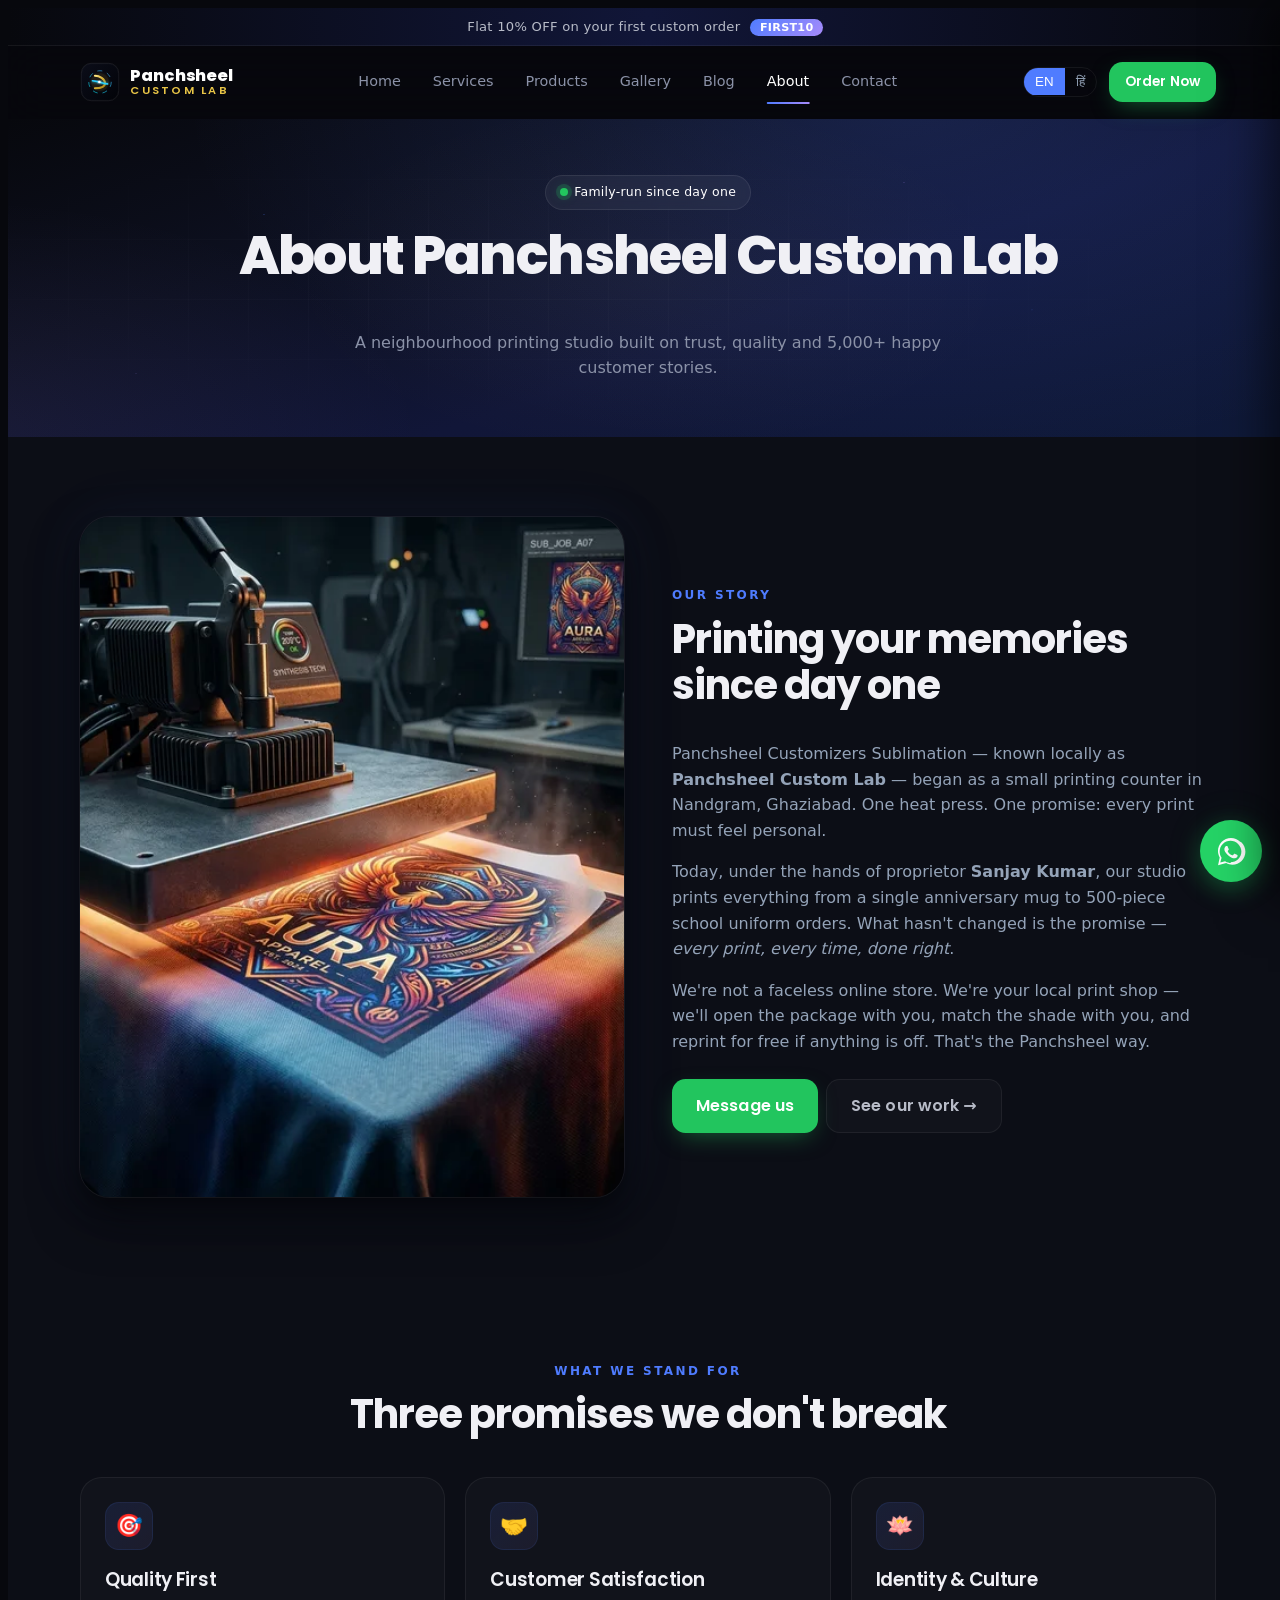
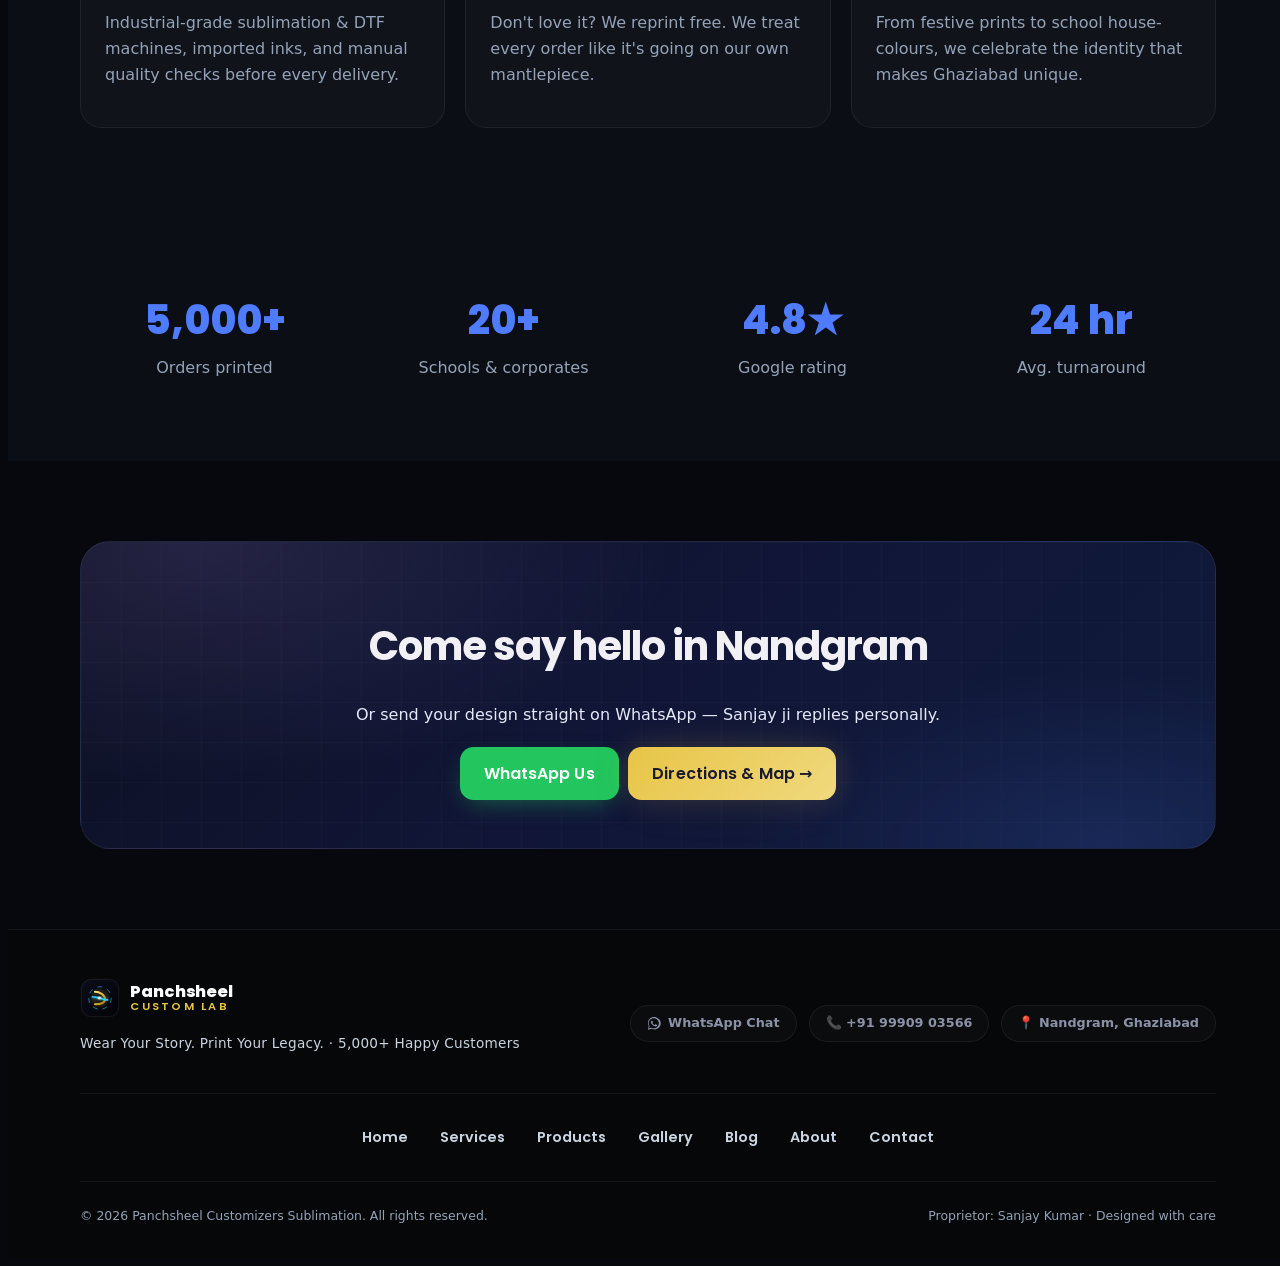
==== commit 65dd00c6: "design: replace custom WhatsApp SVGs with the authentic official Meta WhatsApp brand asset across al" ====
--- a/about.html
+++ b/about.html
@@ -1 +1 @@
-<!doctype html><html lang="en"><head><meta charset="utf-8" /><meta name="viewport" content="width=device-width,initial-scale=1" /><title>About — Panchsheel Custom Lab | Trusted Printing Studio in Nandgram, Ghaziabad</title><meta name="description" content="Panchsheel Customizers Sublimation is a family-run printing studio in Nandgram, Ghaziabad, led by Sanjay Kumar. Quality, identity and customer-first service." /><link rel="canonical" href="https://panchsheelcustomlab.com/about.html" /><link rel="preconnect" href="https://fonts.googleapis.com"><link rel="preconnect" href="https://fonts.gstatic.com" crossorigin><link href="https://fonts.googleapis.com/css2?family=Poppins:wght@500;600;700;800&display=swap" rel="stylesheet" media="print" onload="this.media='all'" /><noscript><link href="https://fonts.googleapis.com/css2?family=Poppins:wght@500;600;700;800&display=swap" rel="stylesheet" /></noscript><link rel="stylesheet" href="assets/css/styles.min.css?v=5.0" media="print" onload="this.media='all'" /><noscript><link rel="stylesheet" href="assets/css/styles.min.css?v=5.0" /></noscript><link rel="stylesheet" href="assets/css/premium-theme.min.css?v=5.0" media="print" onload="this.media='all'" /><noscript><link rel="stylesheet" href="assets/css/premium-theme.min.css?v=5.0" /></noscript><link rel="icon" type="image/svg+xml" href="assets/img/logo.svg" /></head><body><div class="offer-bar" style="text-align:center;padding:.5rem 1rem">Flat 10% OFF on your first custom order <span class="badge-inline">FIRST10</span></div><header class="site-header"><div class="container-x" style="display:flex;align-items:center;justify-content:space-between;padding-top:1rem;padding-bottom:1rem"><a href="index.html" class="logo"><img src="assets/img/logo.svg?v=4.1" alt="" class="logo-mark" width="40" height="40"/><span class="logo-text"><span class="brand-line">Panchsheel</span><span class="sub-line">Custom Lab</span></span></a><nav class="hide-sm desktop-nav"><a href="index.html" class="nav-link" data-en="Home" data-hi="होम">Home</a><a href="services.html" class="nav-link" data-en="Services" data-hi="सेवाएं">Services</a><a href="products.html" class="nav-link" data-en="Products" data-hi="उत्पाद">Products</a><a href="gallery.html" class="nav-link" data-en="Gallery" data-hi="गैलरी">Gallery</a><a href="blog.html" class="nav-link" data-en="Blog" data-hi="ब्लॉग">Blog</a><a href="about.html" class="nav-link" data-en="About" data-hi="हमारे बारे में">About</a><a href="contact.html" class="nav-link" data-en="Contact" data-hi="संपर्क">Contact</a></nav><div style="display:flex;align-items:center;gap:.75rem"><div class="lang-toggle hide-sm"><button data-lang="en" class="active">EN</button><button data-lang="hi">हिं</button></div><a href="https://wa.me/919990903566?text=Hi%2C%20I%20want%20to%20order%20a%20custom%20print" class="btn btn-whats btn-sm hide-sm">Order Now</a><button id="navToggle" class="menu-btn btn btn-ghost btn-sm" style="padding:.5rem" aria-label="Menu"><svg width="22" height="22" viewBox="0 0 24 24" fill="none" stroke="currentColor" stroke-width="2"><path d="M4 6h16M4 12h16M4 18h16"/></svg></button></div></div></header><section class="hero on-dark" style="padding:3.5rem 0"><div class="container-x reveal" style="text-align:center"><span class="hero-badge"><span class="dot"></span><span data-en="Family-run since day one" data-hi="पहले दिन से पारिवारिक व्यवसाय">Family-run since day one</span></span><h1 class="title-xl" style="color:#fff;margin-top:1rem" data-en="About Panchsheel Custom Lab" data-hi="पंचशील कस्टम लैब के बारे में">About Panchsheel Custom Lab</h1><p style="color:#cdd5f0;max-width:620px;margin:1rem auto 0" data-en="A neighbourhood printing studio built on trust, quality and 5,000+ happy customer stories." data-hi="भरोसे, क्वालिटी और 5,000+ खुश ग्राहकों की कहानियों पर बना आपका अपना प्रिंटिंग स्टूडियो।">A neighbourhood printing studio built on trust, quality and 5,000+ happy customer stories.</p></div></section><section class="section"><div class="container-x grid-auto cols-2" style="align-items:center;gap:3rem"><div class="reveal"><img loading="lazy" src="assets/img/custom_process.webp" alt="Panchsheel Custom Lab studio in Nandgram Ghaziabad" style="border-radius:var(--r-xl);box-shadow:var(--shadow-lg);width:100%;aspect-ratio:4/5;object-fit:cover"></div><div class="reveal"><span class="eyebrow" data-en="Our Story" data-hi="हमारी कहानी">Our Story</span><h2 class="title-lg" style="margin-top:.6rem" data-en="Printing your memories since day one" data-hi="पहले ही दिन से आपकी यादों को प्रिंट कर रहे हैं">Printing your memories since day one</h2><p class="muted" style="margin-top:1rem" data-en="Panchsheel Customizers Sublimation — known locally as &lt;b&gt;Panchsheel Custom Lab&lt;/b&gt; — began as a small printing counter in Nandgram, Ghaziabad. One heat press. One promise: every print must feel personal." data-hi="पंचशील कस्टमाइज़र्स सब्लिमेशन — जिसे यहाँ <b>पंचशील कस्टम लैब</b> के नाम से जाना जाता है — नंदग्राम, गाज़ियाबाद में एक छोटे से प्रिंटिंग काउंटर के रूप में शुरू हुआ था। एक हीट प्रेस मशीन। एक वादा: हर प्रिंट में अपनापन होना चाहिए।">Panchsheel Customizers Sublimation — known locally as <b>Panchsheel Custom Lab</b> — began as a small printing counter in Nandgram, Ghaziabad. One heat press. One promise: every print must feel personal.</p><p class="muted" style="margin-top:.75rem" data-en="Today, under the hands of proprietor &lt;b&gt;Sanjay Kumar&lt;/b&gt;, our studio prints everything from a single anniversary mug to 500-piece school uniform orders. What hasn't changed is the promise — &lt;em&gt;every print, every time, done right&lt;/em&gt;." data-hi="आज, प्रोपराइटर <b>संजय कुमार</b> के नेतृत्व में, हमारा स्टूडियो एक एनिवर्सरी मग से लेकर 500-पीस स्कूल यूनिफॉर्म ऑर्डर तक सब कुछ प्रिंट करता है। जो चीज़ नहीं बदली है वह है हमारा वादा — <em>हर प्रिंट, हर बार, बिल्कुल सही</em>।">Today, under the hands of proprietor <b>Sanjay Kumar</b>, our studio prints everything from a single anniversary mug to 500-piece school uniform orders. What hasn't changed is the promise — <em>every print, every time, done right</em>.</p><p class="muted" style="margin-top:.75rem" data-en="We're not a faceless online store. We're your local print shop — we'll open the package with you, match the shade with you, and reprint for free if anything is off. That's the Panchsheel way." data-hi="हम कोई अनजान ऑनलाइन स्टोर नहीं हैं। हम आपके अपने लोकल प्रिंटर हैं — हम आपके साथ पैकेट खोलेंगे, आपके साथ शेड मिलाएंगे, और अगर कुछ भी गड़बड़ हुई तो बिना किसी शुल्क के फिर से प्रिंट करेंगे। यही पंचशील का तरीका है।">We're not a faceless online store. We're your local print shop — we'll open the package with you, match the shade with you, and reprint for free if anything is off. That's the Panchsheel way.</p><div style="display:flex;flex-wrap:wrap;gap:.5rem;margin-top:1.5rem"><a href="https://wa.me/919990903566?text=Hi%2C%20I%20want%20to%20visit%20your%20studio" class="btn btn-whats" data-en="Message us" data-hi="व्हाट्सएप करें">Message us</a><a href="gallery.html" class="btn btn-ghost" data-en="See our work →" data-hi="हमारा काम देखें →">See our work →</a></div></div></div></section><section class="section" style="background:var(--bg-soft)"><div class="container-x"><div class="section-head reveal"><span class="eyebrow" data-en="What We Stand For" data-hi="हमारे सिद्धांत">What We Stand For</span><h2 class="title-lg" style="margin-top:.5rem" data-en="Three promises we don't break" data-hi="तीन वादे जो हम कभी नहीं तोड़ते">Three promises we don't break</h2></div><div class="grid-auto cols-3"><div class="feature reveal"><div class="feature-ico">🎯</div><h3 data-en="Quality First" data-hi="सबसे पहले क्वालिटी">Quality First</h3><p class="muted" style="margin-top:.4rem" data-en="Industrial-grade sublimation &amp; DTF machines, imported inks, and manual quality checks before every delivery." data-hi="इंडस्ट्रियल-ग्रेड सब्लिमेशन और DTF मशीनें, इम्पोर्टेड इंक, और हर डिलीवरी से पहले मैनुअल क्वालिटी चेक।">Industrial-grade sublimation &amp; DTF machines, imported inks, and manual quality checks before every delivery.</p></div><div class="feature reveal"><div class="feature-ico">🤝</div><h3 data-en="Customer Satisfaction" data-hi="ग्राहकों की संतुष्टि">Customer Satisfaction</h3><p class="muted" style="margin-top:.4rem" data-en="Don't love it? We reprint free. We treat every order like it's going on our own mantlepiece." data-hi="पसंद नहीं आया? हम दोबारा प्रिंट करेंगे, वो भी फ्री। हम हर ऑर्डर को ऐसे बनाते हैं जैसे वो हमारे अपने घर के लिए हो।">Don't love it? We reprint free. We treat every order like it's going on our own mantlepiece.</p></div><div class="feature reveal"><div class="feature-ico">🪷</div><h3 data-en="Identity &amp; Culture" data-hi="पहचान और संस्कृति">Identity &amp; Culture</h3><p class="muted" style="margin-top:.4rem" data-en="From festive prints to school house-colours, we celebrate the identity that makes Ghaziabad unique." data-hi="त्योहारों के प्रिंट से लेकर स्कूल के हाउस-कलर तक, हम उस पहचान का सम्मान करते हैं जो गाज़ियाबाद को खास बनाती है।">From festive prints to school house-colours, we celebrate the identity that makes Ghaziabad unique.</p></div></div></div></section><section class="section"><div class="container-x grid-auto cols-4" style="text-align:center"><div class="reveal"><div style="font-family:'Poppins';font-weight:800;font-size:2.5rem;color:var(--brand)">5,000+</div><div class="muted" style="margin-top:.2rem" data-en="Orders printed" data-hi="ऑर्डर प्रिंट किए">Orders printed</div></div><div class="reveal"><div style="font-family:'Poppins';font-weight:800;font-size:2.5rem;color:var(--brand)">20+</div><div class="muted" style="margin-top:.2rem" data-en="Schools &amp; corporates" data-hi="स्कूल और कॉर्पोरेट">Schools & corporates</div></div><div class="reveal"><div style="font-family:'Poppins';font-weight:800;font-size:2.5rem;color:var(--brand)">4.8★</div><div class="muted" style="margin-top:.2rem" data-en="Google rating" data-hi="गूगल रेटिंग">Google rating</div></div><div class="reveal"><div style="font-family:'Poppins';font-weight:800;font-size:2.5rem;color:var(--brand)">24 hr</div><div class="muted" style="margin-top:.2rem" data-en="Avg. turnaround" data-hi="औसत डिलीवरी समय">Avg. turnaround</div></div></div></section><section class="section"><div class="container-x"><div class="strip reveal" style="padding:3rem 2rem;text-align:center"><h2 class="title-lg" style="color:#fff" data-en="Come say hello in Nandgram" data-hi="नंदग्राम आकर मिलें">Come say hello in Nandgram</h2><p style="color:#e5e9fa;margin-top:.6rem" data-en="Or send your design straight on WhatsApp — Sanjay ji replies personally." data-hi="या सीधे व्हाट्सएप पर अपना डिज़ाइन भेजें — संजय जी खुद जवाब देंगे。">Or send your design straight on WhatsApp — Sanjay ji replies personally.</p><div style="display:flex;gap:.6rem;flex-wrap:wrap;justify-content:center;margin-top:1.2rem"><a href="https://wa.me/919990903566?text=Hi%2C%20I%20want%20to%20order%20a%20custom%20print" class="btn btn-whats" data-en="WhatsApp Us" data-hi="व्हाट्सएप करें">WhatsApp Us</a><a href="contact.html" class="btn btn-gold" data-en="Directions &amp; Map →" data-hi="नक्शा और रास्ता →">Directions & Map →</a></div></div></div></section><footer class="site-footer"><div class="container-x footer-compact-wrap"><div class="footer-compact-top"><div class="on-dark"><a href="index.html" class="logo"><img src="assets/img/logo.svg?v=4.1" alt="" class="logo-mark" width="36" height="36"><span class="logo-text"><span class="brand-line">Panchsheel</span><span class="sub-line">Custom Lab</span></span></a><p class="footer-tagline" data-en="Wear Your Story. Print Your Legacy. · 5,000+ Happy Customers" data-hi="यादों को दें अनमोल रूप, प्रिंट्स जो रहें हमेशा संग · 5,000+ खुश ग्राहक">Wear Your Story. Print Your Legacy. · 5,000+ Happy Customers</p></div><div class="footer-contact-chips"><a href="https://wa.me/919990903566?text=Hi%2C%20I%20want%20to%20order%20a%20custom%20print" class="contact-chip wa" target="_blank" rel="noopener"><svg width="14" height="14" viewBox="0 0 24 24" fill="currentColor"><path d="M20.5 3.5A11 11 0 0 0 3.3 17.1L2 22l5-1.3a11 11 0 0 0 13.5-17.2zM12 20a8 8 0 0 1-4.1-1.1l-.3-.2-3 .8.8-2.9-.2-.3A8 8 0 1 1 12 20z"/></svg><span data-en="WhatsApp Chat" data-hi="व्हाट्सएप चैट">WhatsApp Chat</span></a><a href="tel:+919990903566" class="contact-chip tel"><span>📞 +91 99909 03566</span></a><a href="https://share.google/9djJrCFrVhPnkyvvI" target="_blank" rel="noopener" class="contact-chip map"><span data-en="📍 Nandgram, Ghaziabad" data-hi="📍 नंदग्राम, गाज़ियाबाद">📍 Nandgram, Ghaziabad</span></a></div></div><div class="footer-compact-links"><a href="index.html" data-en="Home" data-hi="होम">Home</a><a href="services.html" data-en="Services" data-hi="सेवाएं">Services</a><a href="products.html" data-en="Products" data-hi="उत्पाद">Products</a><a href="gallery.html" data-en="Gallery" data-hi="गैलरी">Gallery</a><a href="blog.html" data-en="Blog" data-hi="ब्लॉग">Blog</a><a href="about.html" data-en="About" data-hi="हमारे बारे में">About</a><a href="contact.html" data-en="Contact" data-hi="संपर्क">Contact</a></div><div class="footer-compact-bottom"><div>© <span id="yr"></span> Panchsheel Customizers Sublimation. All rights reserved.</div><div data-en="Proprietor: Sanjay Kumar · Designed with care" data-hi="प्रोपराइटर: संजय कुमार · निष्ठापूर्वक निर्मित">Proprietor: Sanjay Kumar · Designed with care</div></div></div></footer><a href="https://wa.me/919990903566?text=Hi%2C%20I%20want%20to%20order%20a%20custom%20print" class="fab-whats" aria-label="Chat on WhatsApp"><svg width="30" height="30" viewBox="0 0 24 24" fill="currentColor"><path d="M20.5 3.5A11 11 0 0 0 3.3 17.1L2 22l5-1.3a11 11 0 0 0 13.5-17.2zM12 20a8 8 0 0 1-4.1-1.1l-.3-.2-3 .8.8-2.9-.2-.3A8 8 0 1 1 12 20zm4.4-5.6c-.2-.1-1.4-.7-1.7-.8-.2-.1-.3-.1-.5.1s-.6.8-.7.9c-.1.2-.3.2-.5.1-1.2-.6-2-1.1-2.9-2.5-.2-.4.2-.4.6-1.2.1-.2.1-.3 0-.5-.1-.1-.5-1.3-.7-1.7-.2-.4-.4-.4-.5-.4H9c-.2 0-.5.1-.7.3-.3.3-1 1-1 2.4s1 2.8 1.1 3c.1.2 2 3 4.7 4.2 1.8.7 2.4.8 3.2.7.5-.1 1.4-.6 1.6-1.2.2-.6.2-1.1.1-1.2-.1-.1-.2-.2-.5-.3z"/></svg></a><div class="mobile-sticky-bar"><div class="sticky-bar-text"><span class="sticky-bar-title" data-en="Custom Printing Quote" data-hi="कस्टम प्रिंटिंग कोट">Custom Printing Quote</span><span class="sticky-bar-sub" data-en="Talk directly to Sanjay ji" data-hi="संजय जी से व्हाट्सएप पर बात करें">Talk directly to Sanjay ji</span></div><a href="https://wa.me/919990903566?text=Hi%20Sanjay%20ji%2C%20I%20visited%20your%20website%20and%20want%20to%20get%20a%20printing%20quote" class="btn btn-whats sticky-bar-btn" target="_blank" rel="noopener"><svg width="14" height="14" viewBox="0 0 24 24" fill="currentColor" style="display:inline-block;vertical-align:middle;margin-right:3px"><path d="M20.5 3.5A11 11 0 0 0 3.3 17.1L2 22l5-1.3a11 11 0 0 0 13.5-17.2zM12 20a8 8 0 0 1-4.1-1.1l-.3-.2-3 .8.8-2.9-.2-.3A8 8 0 1 1 12 20z"/></svg><span data-en="WhatsApp Chat" data-hi="व्हाट्सएप चैट">WhatsApp Chat</span></a></div><script src="assets/js/main.min.js?v=5.0" defer></script></body></html>+<!doctype html><html lang="en"><head><meta charset="utf-8" /><meta name="viewport" content="width=device-width,initial-scale=1" /><title>About — Panchsheel Custom Lab | Trusted Printing Studio in Nandgram, Ghaziabad</title><meta name="description" content="Panchsheel Customizers Sublimation is a family-run printing studio in Nandgram, Ghaziabad, led by Sanjay Kumar. Quality, identity and customer-first service." /><link rel="canonical" href="https://panchsheelcustomlab.com/about.html" /><link rel="preconnect" href="https://fonts.googleapis.com"><link rel="preconnect" href="https://fonts.gstatic.com" crossorigin><link href="https://fonts.googleapis.com/css2?family=Poppins:wght@500;600;700;800&display=swap" rel="stylesheet" media="print" onload="this.media='all'" /><noscript><link href="https://fonts.googleapis.com/css2?family=Poppins:wght@500;600;700;800&display=swap" rel="stylesheet" /></noscript><link rel="stylesheet" href="assets/css/styles.min.css?v=5.0" media="print" onload="this.media='all'" /><noscript><link rel="stylesheet" href="assets/css/styles.min.css?v=5.0" /></noscript><link rel="stylesheet" href="assets/css/premium-theme.min.css?v=5.0" media="print" onload="this.media='all'" /><noscript><link rel="stylesheet" href="assets/css/premium-theme.min.css?v=5.0" /></noscript><link rel="icon" type="image/svg+xml" href="assets/img/logo.svg" /></head><body><div class="offer-bar" style="text-align:center;padding:.5rem 1rem">Flat 10% OFF on your first custom order <span class="badge-inline">FIRST10</span></div><header class="site-header"><div class="container-x" style="display:flex;align-items:center;justify-content:space-between;padding-top:1rem;padding-bottom:1rem"><a href="index.html" class="logo"><img src="assets/img/logo.svg?v=4.1" alt="" class="logo-mark" width="40" height="40"/><span class="logo-text"><span class="brand-line">Panchsheel</span><span class="sub-line">Custom Lab</span></span></a><nav class="hide-sm desktop-nav"><a href="index.html" class="nav-link" data-en="Home" data-hi="होम">Home</a><a href="services.html" class="nav-link" data-en="Services" data-hi="सेवाएं">Services</a><a href="products.html" class="nav-link" data-en="Products" data-hi="उत्पाद">Products</a><a href="gallery.html" class="nav-link" data-en="Gallery" data-hi="गैलरी">Gallery</a><a href="blog.html" class="nav-link" data-en="Blog" data-hi="ब्लॉग">Blog</a><a href="about.html" class="nav-link" data-en="About" data-hi="हमारे बारे में">About</a><a href="contact.html" class="nav-link" data-en="Contact" data-hi="संपर्क">Contact</a></nav><div style="display:flex;align-items:center;gap:.75rem"><div class="lang-toggle hide-sm"><button data-lang="en" class="active">EN</button><button data-lang="hi">हिं</button></div><a href="https://wa.me/919990903566?text=Hi%2C%20I%20want%20to%20order%20a%20custom%20print" class="btn btn-whats btn-sm hide-sm">Order Now</a><button id="navToggle" class="menu-btn btn btn-ghost btn-sm" style="padding:.5rem" aria-label="Menu"><svg width="22" height="22" viewBox="0 0 448 512" fill="none" stroke="currentColor" stroke-width="2"><path d="M380.9 97.1C339 55.1 283.2 32 223.9 32c-122.4 0-222 99.6-222 222 0 39.1 10.2 77.3 29.6 111L3 499l138.5-36.3c32.6 17.8 69 27.2 106.4 27.2 122.4 0 222-99.6 222-222 0-59.3-23-115.1-65-157.1zM223.9 459c-33.2 0-65.7-8.9-94-25.7l-6.7-4-82.4 21.6 22-80.3-4.4-7c-18.5-29.4-28.2-63.3-28.2-98.2 0-101.7 82.8-184.5 184.6-184.5 49.3 0 95.6 19.2 130.4 54.1 34.8 34.9 56.2 81.2 56.1 130.5 0 101.8-84.9 184.6-186.6 184.6zm101.2-138.2c-5.5-2.8-32.8-16.2-37.9-18-5.1-1.9-8.8-2.8-12.5 2.8-3.7 5.6-14.3 18-17.6 21.8-3.2 3.7-6.5 4.2-12 1.4-32.6-16.3-54-29.1-75.5-66-5.7-9.8 5.7-9.1 16.3-30.3 1.8-3.7.9-6.9-.5-9.7-1.4-2.8-12.5-30.1-17.1-41.2-4.5-10.8-9.1-9.3-12.5-9.5-3.2-.2-6.9-.2-10.6-.2-3.7 0-9.7 1.4-14.8 6.9-5.1 5.6-19.4 19-19.4 46.3 0 27.3 19.9 53.7 22.6 57.4 2.8 3.7 39.1 59.7 94.8 83.8 35.2 15.2 49 16.5 66.6 13.9 10.7-1.6 32.8-13.4 37.4-26.4 4.6-13 4.6-24.1 3.2-26.4-1.3-2.5-5-3.9-10.5-6.6z"/></svg></button></div></div></header><section class="hero on-dark" style="padding:3.5rem 0"><div class="container-x reveal" style="text-align:center"><span class="hero-badge"><span class="dot"></span><span data-en="Family-run since day one" data-hi="पहले दिन से पारिवारिक व्यवसाय">Family-run since day one</span></span><h1 class="title-xl" style="color:#fff;margin-top:1rem" data-en="About Panchsheel Custom Lab" data-hi="पंचशील कस्टम लैब के बारे में">About Panchsheel Custom Lab</h1><p style="color:#cdd5f0;max-width:620px;margin:1rem auto 0" data-en="A neighbourhood printing studio built on trust, quality and 5,000+ happy customer stories." data-hi="भरोसे, क्वालिटी और 5,000+ खुश ग्राहकों की कहानियों पर बना आपका अपना प्रिंटिंग स्टूडियो।">A neighbourhood printing studio built on trust, quality and 5,000+ happy customer stories.</p></div></section><section class="section"><div class="container-x grid-auto cols-2" style="align-items:center;gap:3rem"><div class="reveal"><img loading="lazy" src="assets/img/custom_process.webp" alt="Panchsheel Custom Lab studio in Nandgram Ghaziabad" style="border-radius:var(--r-xl);box-shadow:var(--shadow-lg);width:100%;aspect-ratio:4/5;object-fit:cover"></div><div class="reveal"><span class="eyebrow" data-en="Our Story" data-hi="हमारी कहानी">Our Story</span><h2 class="title-lg" style="margin-top:.6rem" data-en="Printing your memories since day one" data-hi="पहले ही दिन से आपकी यादों को प्रिंट कर रहे हैं">Printing your memories since day one</h2><p class="muted" style="margin-top:1rem" data-en="Panchsheel Customizers Sublimation — known locally as &lt;b&gt;Panchsheel Custom Lab&lt;/b&gt; — began as a small printing counter in Nandgram, Ghaziabad. One heat press. One promise: every print must feel personal." data-hi="पंचशील कस्टमाइज़र्स सब्लिमेशन — जिसे यहाँ <b>पंचशील कस्टम लैब</b> के नाम से जाना जाता है — नंदग्राम, गाज़ियाबाद में एक छोटे से प्रिंटिंग काउंटर के रूप में शुरू हुआ था। एक हीट प्रेस मशीन। एक वादा: हर प्रिंट में अपनापन होना चाहिए।">Panchsheel Customizers Sublimation — known locally as <b>Panchsheel Custom Lab</b> — began as a small printing counter in Nandgram, Ghaziabad. One heat press. One promise: every print must feel personal.</p><p class="muted" style="margin-top:.75rem" data-en="Today, under the hands of proprietor &lt;b&gt;Sanjay Kumar&lt;/b&gt;, our studio prints everything from a single anniversary mug to 500-piece school uniform orders. What hasn't changed is the promise — &lt;em&gt;every print, every time, done right&lt;/em&gt;." data-hi="आज, प्रोपराइटर <b>संजय कुमार</b> के नेतृत्व में, हमारा स्टूडियो एक एनिवर्सरी मग से लेकर 500-पीस स्कूल यूनिफॉर्म ऑर्डर तक सब कुछ प्रिंट करता है। जो चीज़ नहीं बदली है वह है हमारा वादा — <em>हर प्रिंट, हर बार, बिल्कुल सही</em>।">Today, under the hands of proprietor <b>Sanjay Kumar</b>, our studio prints everything from a single anniversary mug to 500-piece school uniform orders. What hasn't changed is the promise — <em>every print, every time, done right</em>.</p><p class="muted" style="margin-top:.75rem" data-en="We're not a faceless online store. We're your local print shop — we'll open the package with you, match the shade with you, and reprint for free if anything is off. That's the Panchsheel way." data-hi="हम कोई अनजान ऑनलाइन स्टोर नहीं हैं। हम आपके अपने लोकल प्रिंटर हैं — हम आपके साथ पैकेट खोलेंगे, आपके साथ शेड मिलाएंगे, और अगर कुछ भी गड़बड़ हुई तो बिना किसी शुल्क के फिर से प्रिंट करेंगे। यही पंचशील का तरीका है।">We're not a faceless online store. We're your local print shop — we'll open the package with you, match the shade with you, and reprint for free if anything is off. That's the Panchsheel way.</p><div style="display:flex;flex-wrap:wrap;gap:.5rem;margin-top:1.5rem"><a href="https://wa.me/919990903566?text=Hi%2C%20I%20want%20to%20visit%20your%20studio" class="btn btn-whats" data-en="Message us" data-hi="व्हाट्सएप करें">Message us</a><a href="gallery.html" class="btn btn-ghost" data-en="See our work →" data-hi="हमारा काम देखें →">See our work →</a></div></div></div></section><section class="section" style="background:var(--bg-soft)"><div class="container-x"><div class="section-head reveal"><span class="eyebrow" data-en="What We Stand For" data-hi="हमारे सिद्धांत">What We Stand For</span><h2 class="title-lg" style="margin-top:.5rem" data-en="Three promises we don't break" data-hi="तीन वादे जो हम कभी नहीं तोड़ते">Three promises we don't break</h2></div><div class="grid-auto cols-3"><div class="feature reveal"><div class="feature-ico">🎯</div><h3 data-en="Quality First" data-hi="सबसे पहले क्वालिटी">Quality First</h3><p class="muted" style="margin-top:.4rem" data-en="Industrial-grade sublimation &amp; DTF machines, imported inks, and manual quality checks before every delivery." data-hi="इंडस्ट्रियल-ग्रेड सब्लिमेशन और DTF मशीनें, इम्पोर्टेड इंक, और हर डिलीवरी से पहले मैनुअल क्वालिटी चेक।">Industrial-grade sublimation &amp; DTF machines, imported inks, and manual quality checks before every delivery.</p></div><div class="feature reveal"><div class="feature-ico">🤝</div><h3 data-en="Customer Satisfaction" data-hi="ग्राहकों की संतुष्टि">Customer Satisfaction</h3><p class="muted" style="margin-top:.4rem" data-en="Don't love it? We reprint free. We treat every order like it's going on our own mantlepiece." data-hi="पसंद नहीं आया? हम दोबारा प्रिंट करेंगे, वो भी फ्री। हम हर ऑर्डर को ऐसे बनाते हैं जैसे वो हमारे अपने घर के लिए हो।">Don't love it? We reprint free. We treat every order like it's going on our own mantlepiece.</p></div><div class="feature reveal"><div class="feature-ico">🪷</div><h3 data-en="Identity &amp; Culture" data-hi="पहचान और संस्कृति">Identity &amp; Culture</h3><p class="muted" style="margin-top:.4rem" data-en="From festive prints to school house-colours, we celebrate the identity that makes Ghaziabad unique." data-hi="त्योहारों के प्रिंट से लेकर स्कूल के हाउस-कलर तक, हम उस पहचान का सम्मान करते हैं जो गाज़ियाबाद को खास बनाती है।">From festive prints to school house-colours, we celebrate the identity that makes Ghaziabad unique.</p></div></div></div></section><section class="section"><div class="container-x grid-auto cols-4" style="text-align:center"><div class="reveal"><div style="font-family:'Poppins';font-weight:800;font-size:2.5rem;color:var(--brand)">5,000+</div><div class="muted" style="margin-top:.2rem" data-en="Orders printed" data-hi="ऑर्डर प्रिंट किए">Orders printed</div></div><div class="reveal"><div style="font-family:'Poppins';font-weight:800;font-size:2.5rem;color:var(--brand)">20+</div><div class="muted" style="margin-top:.2rem" data-en="Schools &amp; corporates" data-hi="स्कूल और कॉर्पोरेट">Schools & corporates</div></div><div class="reveal"><div style="font-family:'Poppins';font-weight:800;font-size:2.5rem;color:var(--brand)">4.8★</div><div class="muted" style="margin-top:.2rem" data-en="Google rating" data-hi="गूगल रेटिंग">Google rating</div></div><div class="reveal"><div style="font-family:'Poppins';font-weight:800;font-size:2.5rem;color:var(--brand)">24 hr</div><div class="muted" style="margin-top:.2rem" data-en="Avg. turnaround" data-hi="औसत डिलीवरी समय">Avg. turnaround</div></div></div></section><section class="section"><div class="container-x"><div class="strip reveal" style="padding:3rem 2rem;text-align:center"><h2 class="title-lg" style="color:#fff" data-en="Come say hello in Nandgram" data-hi="नंदग्राम आकर मिलें">Come say hello in Nandgram</h2><p style="color:#e5e9fa;margin-top:.6rem" data-en="Or send your design straight on WhatsApp — Sanjay ji replies personally." data-hi="या सीधे व्हाट्सएप पर अपना डिज़ाइन भेजें — संजय जी खुद जवाब देंगे。">Or send your design straight on WhatsApp — Sanjay ji replies personally.</p><div style="display:flex;gap:.6rem;flex-wrap:wrap;justify-content:center;margin-top:1.2rem"><a href="https://wa.me/919990903566?text=Hi%2C%20I%20want%20to%20order%20a%20custom%20print" class="btn btn-whats" data-en="WhatsApp Us" data-hi="व्हाट्सएप करें">WhatsApp Us</a><a href="contact.html" class="btn btn-gold" data-en="Directions &amp; Map →" data-hi="नक्शा और रास्ता →">Directions & Map →</a></div></div></div></section><footer class="site-footer"><div class="container-x footer-compact-wrap"><div class="footer-compact-top"><div class="on-dark"><a href="index.html" class="logo"><img src="assets/img/logo.svg?v=4.1" alt="" class="logo-mark" width="36" height="36"><span class="logo-text"><span class="brand-line">Panchsheel</span><span class="sub-line">Custom Lab</span></span></a><p class="footer-tagline" data-en="Wear Your Story. Print Your Legacy. · 5,000+ Happy Customers" data-hi="यादों को दें अनमोल रूप, प्रिंट्स जो रहें हमेशा संग · 5,000+ खुश ग्राहक">Wear Your Story. Print Your Legacy. · 5,000+ Happy Customers</p></div><div class="footer-contact-chips"><a href="https://wa.me/919990903566?text=Hi%2C%20I%20want%20to%20order%20a%20custom%20print" class="contact-chip wa" target="_blank" rel="noopener"><svg width="14" height="14" viewBox="0 0 448 512" fill="currentColor"><path d="M380.9 97.1C339 55.1 283.2 32 223.9 32c-122.4 0-222 99.6-222 222 0 39.1 10.2 77.3 29.6 111L3 499l138.5-36.3c32.6 17.8 69 27.2 106.4 27.2 122.4 0 222-99.6 222-222 0-59.3-23-115.1-65-157.1zM223.9 459c-33.2 0-65.7-8.9-94-25.7l-6.7-4-82.4 21.6 22-80.3-4.4-7c-18.5-29.4-28.2-63.3-28.2-98.2 0-101.7 82.8-184.5 184.6-184.5 49.3 0 95.6 19.2 130.4 54.1 34.8 34.9 56.2 81.2 56.1 130.5 0 101.8-84.9 184.6-186.6 184.6zm101.2-138.2c-5.5-2.8-32.8-16.2-37.9-18-5.1-1.9-8.8-2.8-12.5 2.8-3.7 5.6-14.3 18-17.6 21.8-3.2 3.7-6.5 4.2-12 1.4-32.6-16.3-54-29.1-75.5-66-5.7-9.8 5.7-9.1 16.3-30.3 1.8-3.7.9-6.9-.5-9.7-1.4-2.8-12.5-30.1-17.1-41.2-4.5-10.8-9.1-9.3-12.5-9.5-3.2-.2-6.9-.2-10.6-.2-3.7 0-9.7 1.4-14.8 6.9-5.1 5.6-19.4 19-19.4 46.3 0 27.3 19.9 53.7 22.6 57.4 2.8 3.7 39.1 59.7 94.8 83.8 35.2 15.2 49 16.5 66.6 13.9 10.7-1.6 32.8-13.4 37.4-26.4 4.6-13 4.6-24.1 3.2-26.4-1.3-2.5-5-3.9-10.5-6.6z"/></svg><span data-en="WhatsApp Chat" data-hi="व्हाट्सएप चैट">WhatsApp Chat</span></a><a href="tel:+919990903566" class="contact-chip tel"><span>📞 +91 99909 03566</span></a><a href="https://share.google/9djJrCFrVhPnkyvvI" target="_blank" rel="noopener" class="contact-chip map"><span data-en="📍 Nandgram, Ghaziabad" data-hi="📍 नंदग्राम, गाज़ियाबाद">📍 Nandgram, Ghaziabad</span></a></div></div><div class="footer-compact-links"><a href="index.html" data-en="Home" data-hi="होम">Home</a><a href="services.html" data-en="Services" data-hi="सेवाएं">Services</a><a href="products.html" data-en="Products" data-hi="उत्पाद">Products</a><a href="gallery.html" data-en="Gallery" data-hi="गैलरी">Gallery</a><a href="blog.html" data-en="Blog" data-hi="ब्लॉग">Blog</a><a href="about.html" data-en="About" data-hi="हमारे बारे में">About</a><a href="contact.html" data-en="Contact" data-hi="संपर्क">Contact</a></div><div class="footer-compact-bottom"><div>© <span id="yr"></span> Panchsheel Customizers Sublimation. All rights reserved.</div><div data-en="Proprietor: Sanjay Kumar · Designed with care" data-hi="प्रोपराइटर: संजय कुमार · निष्ठापूर्वक निर्मित">Proprietor: Sanjay Kumar · Designed with care</div></div></div></footer><a href="https://wa.me/919990903566?text=Hi%2C%20I%20want%20to%20order%20a%20custom%20print" class="fab-whats" aria-label="Chat on WhatsApp"><svg width="30" height="30" viewBox="0 0 448 512" fill="currentColor"><path d="M380.9 97.1C339 55.1 283.2 32 223.9 32c-122.4 0-222 99.6-222 222 0 39.1 10.2 77.3 29.6 111L3 499l138.5-36.3c32.6 17.8 69 27.2 106.4 27.2 122.4 0 222-99.6 222-222 0-59.3-23-115.1-65-157.1zM223.9 459c-33.2 0-65.7-8.9-94-25.7l-6.7-4-82.4 21.6 22-80.3-4.4-7c-18.5-29.4-28.2-63.3-28.2-98.2 0-101.7 82.8-184.5 184.6-184.5 49.3 0 95.6 19.2 130.4 54.1 34.8 34.9 56.2 81.2 56.1 130.5 0 101.8-84.9 184.6-186.6 184.6zm101.2-138.2c-5.5-2.8-32.8-16.2-37.9-18-5.1-1.9-8.8-2.8-12.5 2.8-3.7 5.6-14.3 18-17.6 21.8-3.2 3.7-6.5 4.2-12 1.4-32.6-16.3-54-29.1-75.5-66-5.7-9.8 5.7-9.1 16.3-30.3 1.8-3.7.9-6.9-.5-9.7-1.4-2.8-12.5-30.1-17.1-41.2-4.5-10.8-9.1-9.3-12.5-9.5-3.2-.2-6.9-.2-10.6-.2-3.7 0-9.7 1.4-14.8 6.9-5.1 5.6-19.4 19-19.4 46.3 0 27.3 19.9 53.7 22.6 57.4 2.8 3.7 39.1 59.7 94.8 83.8 35.2 15.2 49 16.5 66.6 13.9 10.7-1.6 32.8-13.4 37.4-26.4 4.6-13 4.6-24.1 3.2-26.4-1.3-2.5-5-3.9-10.5-6.6z"/></svg></a><div class="mobile-sticky-bar"><div class="sticky-bar-text"><span class="sticky-bar-title" data-en="Custom Printing Quote" data-hi="कस्टम प्रिंटिंग कोट">Custom Printing Quote</span><span class="sticky-bar-sub" data-en="Talk directly to Sanjay ji" data-hi="संजय जी से व्हाट्सएप पर बात करें">Talk directly to Sanjay ji</span></div><a href="https://wa.me/919990903566?text=Hi%20Sanjay%20ji%2C%20I%20visited%20your%20website%20and%20want%20to%20get%20a%20printing%20quote" class="btn btn-whats sticky-bar-btn" target="_blank" rel="noopener"><svg width="14" height="14" viewBox="0 0 448 512" fill="currentColor" style="display:inline-block;vertical-align:middle;margin-right:3px"><path d="M380.9 97.1C339 55.1 283.2 32 223.9 32c-122.4 0-222 99.6-222 222 0 39.1 10.2 77.3 29.6 111L3 499l138.5-36.3c32.6 17.8 69 27.2 106.4 27.2 122.4 0 222-99.6 222-222 0-59.3-23-115.1-65-157.1zM223.9 459c-33.2 0-65.7-8.9-94-25.7l-6.7-4-82.4 21.6 22-80.3-4.4-7c-18.5-29.4-28.2-63.3-28.2-98.2 0-101.7 82.8-184.5 184.6-184.5 49.3 0 95.6 19.2 130.4 54.1 34.8 34.9 56.2 81.2 56.1 130.5 0 101.8-84.9 184.6-186.6 184.6zm101.2-138.2c-5.5-2.8-32.8-16.2-37.9-18-5.1-1.9-8.8-2.8-12.5 2.8-3.7 5.6-14.3 18-17.6 21.8-3.2 3.7-6.5 4.2-12 1.4-32.6-16.3-54-29.1-75.5-66-5.7-9.8 5.7-9.1 16.3-30.3 1.8-3.7.9-6.9-.5-9.7-1.4-2.8-12.5-30.1-17.1-41.2-4.5-10.8-9.1-9.3-12.5-9.5-3.2-.2-6.9-.2-10.6-.2-3.7 0-9.7 1.4-14.8 6.9-5.1 5.6-19.4 19-19.4 46.3 0 27.3 19.9 53.7 22.6 57.4 2.8 3.7 39.1 59.7 94.8 83.8 35.2 15.2 49 16.5 66.6 13.9 10.7-1.6 32.8-13.4 37.4-26.4 4.6-13 4.6-24.1 3.2-26.4-1.3-2.5-5-3.9-10.5-6.6z"/></svg><span data-en="WhatsApp Chat" data-hi="व्हाट्सएप चैट">WhatsApp Chat</span></a></div><script src="assets/js/main.min.js?v=5.0" defer></script></body></html>
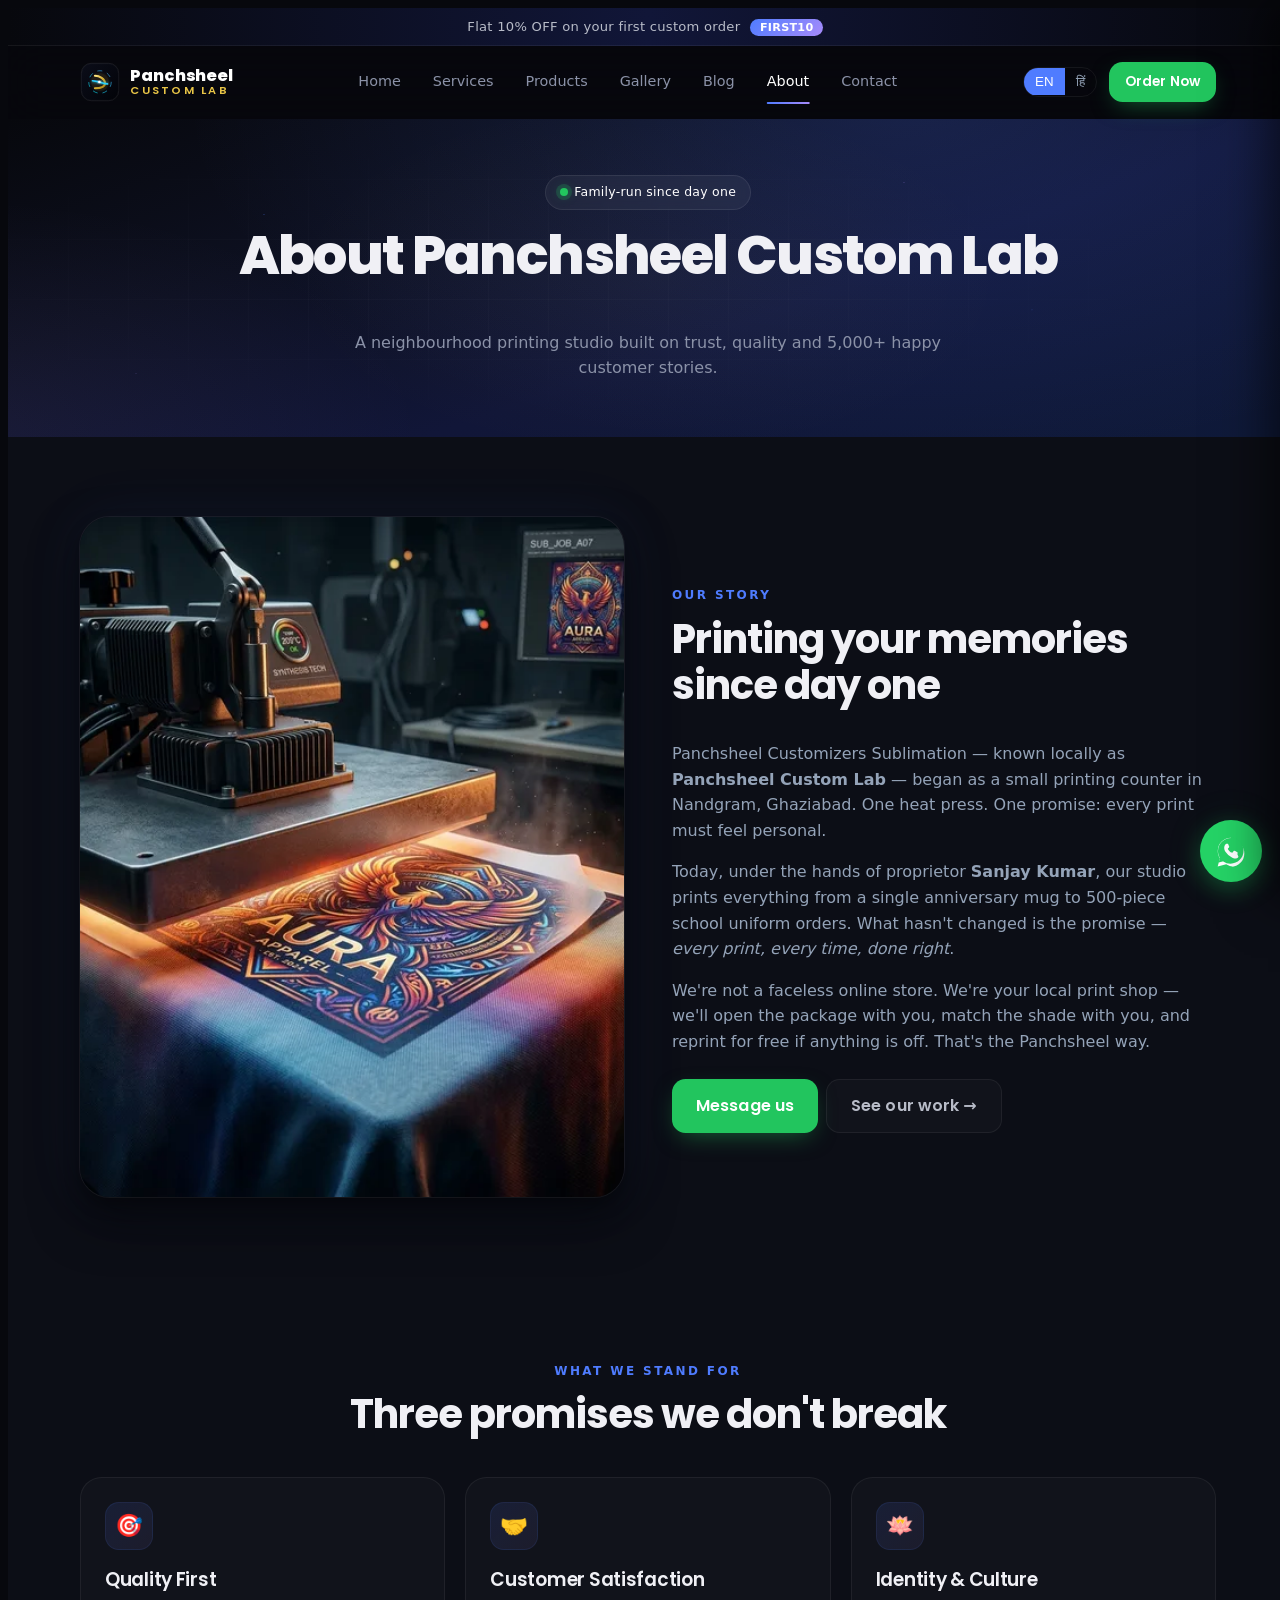
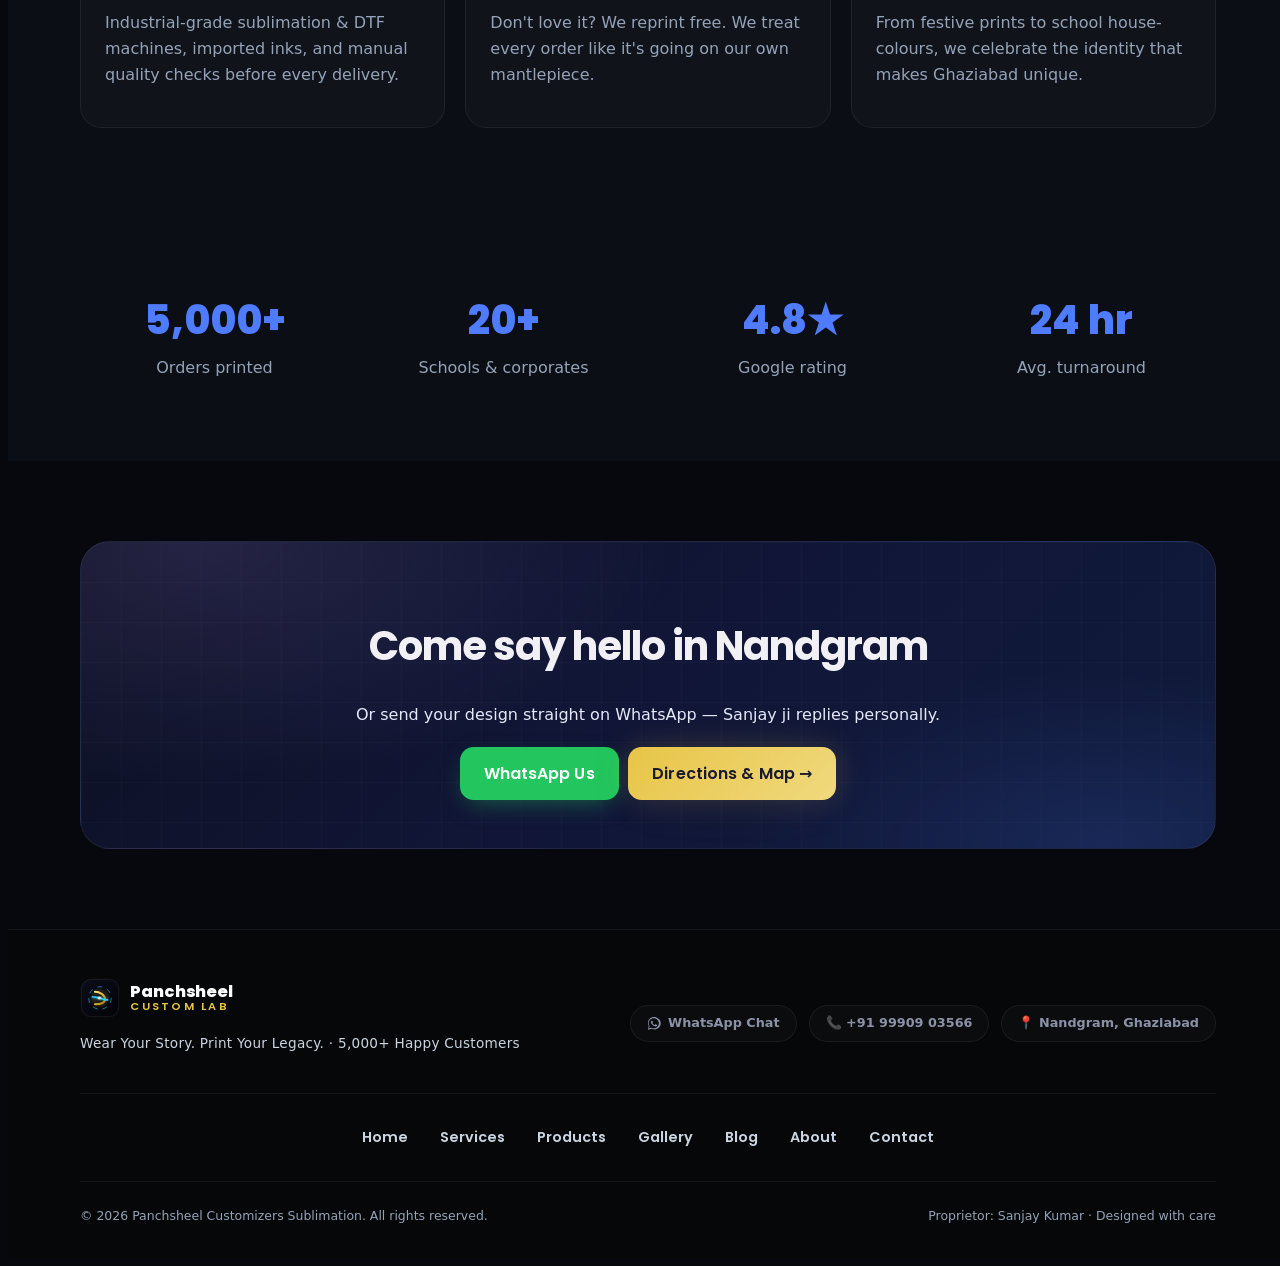
==== commit 9abe0b19: "fix: restore hamburger menu and replace WhatsApp icons with double-path high-fidelity Meta WhatsApp " ====
--- a/about.html
+++ b/about.html
@@ -1 +1 @@
-<!doctype html><html lang="en"><head><meta charset="utf-8" /><meta name="viewport" content="width=device-width,initial-scale=1" /><title>About — Panchsheel Custom Lab | Trusted Printing Studio in Nandgram, Ghaziabad</title><meta name="description" content="Panchsheel Customizers Sublimation is a family-run printing studio in Nandgram, Ghaziabad, led by Sanjay Kumar. Quality, identity and customer-first service." /><link rel="canonical" href="https://panchsheelcustomlab.com/about.html" /><link rel="preconnect" href="https://fonts.googleapis.com"><link rel="preconnect" href="https://fonts.gstatic.com" crossorigin><link href="https://fonts.googleapis.com/css2?family=Poppins:wght@500;600;700;800&display=swap" rel="stylesheet" media="print" onload="this.media='all'" /><noscript><link href="https://fonts.googleapis.com/css2?family=Poppins:wght@500;600;700;800&display=swap" rel="stylesheet" /></noscript><link rel="stylesheet" href="assets/css/styles.min.css?v=5.0" media="print" onload="this.media='all'" /><noscript><link rel="stylesheet" href="assets/css/styles.min.css?v=5.0" /></noscript><link rel="stylesheet" href="assets/css/premium-theme.min.css?v=5.0" media="print" onload="this.media='all'" /><noscript><link rel="stylesheet" href="assets/css/premium-theme.min.css?v=5.0" /></noscript><link rel="icon" type="image/svg+xml" href="assets/img/logo.svg" /></head><body><div class="offer-bar" style="text-align:center;padding:.5rem 1rem">Flat 10% OFF on your first custom order <span class="badge-inline">FIRST10</span></div><header class="site-header"><div class="container-x" style="display:flex;align-items:center;justify-content:space-between;padding-top:1rem;padding-bottom:1rem"><a href="index.html" class="logo"><img src="assets/img/logo.svg?v=4.1" alt="" class="logo-mark" width="40" height="40"/><span class="logo-text"><span class="brand-line">Panchsheel</span><span class="sub-line">Custom Lab</span></span></a><nav class="hide-sm desktop-nav"><a href="index.html" class="nav-link" data-en="Home" data-hi="होम">Home</a><a href="services.html" class="nav-link" data-en="Services" data-hi="सेवाएं">Services</a><a href="products.html" class="nav-link" data-en="Products" data-hi="उत्पाद">Products</a><a href="gallery.html" class="nav-link" data-en="Gallery" data-hi="गैलरी">Gallery</a><a href="blog.html" class="nav-link" data-en="Blog" data-hi="ब्लॉग">Blog</a><a href="about.html" class="nav-link" data-en="About" data-hi="हमारे बारे में">About</a><a href="contact.html" class="nav-link" data-en="Contact" data-hi="संपर्क">Contact</a></nav><div style="display:flex;align-items:center;gap:.75rem"><div class="lang-toggle hide-sm"><button data-lang="en" class="active">EN</button><button data-lang="hi">हिं</button></div><a href="https://wa.me/919990903566?text=Hi%2C%20I%20want%20to%20order%20a%20custom%20print" class="btn btn-whats btn-sm hide-sm">Order Now</a><button id="navToggle" class="menu-btn btn btn-ghost btn-sm" style="padding:.5rem" aria-label="Menu"><svg width="22" height="22" viewBox="0 0 448 512" fill="none" stroke="currentColor" stroke-width="2"><path d="M380.9 97.1C339 55.1 283.2 32 223.9 32c-122.4 0-222 99.6-222 222 0 39.1 10.2 77.3 29.6 111L3 499l138.5-36.3c32.6 17.8 69 27.2 106.4 27.2 122.4 0 222-99.6 222-222 0-59.3-23-115.1-65-157.1zM223.9 459c-33.2 0-65.7-8.9-94-25.7l-6.7-4-82.4 21.6 22-80.3-4.4-7c-18.5-29.4-28.2-63.3-28.2-98.2 0-101.7 82.8-184.5 184.6-184.5 49.3 0 95.6 19.2 130.4 54.1 34.8 34.9 56.2 81.2 56.1 130.5 0 101.8-84.9 184.6-186.6 184.6zm101.2-138.2c-5.5-2.8-32.8-16.2-37.9-18-5.1-1.9-8.8-2.8-12.5 2.8-3.7 5.6-14.3 18-17.6 21.8-3.2 3.7-6.5 4.2-12 1.4-32.6-16.3-54-29.1-75.5-66-5.7-9.8 5.7-9.1 16.3-30.3 1.8-3.7.9-6.9-.5-9.7-1.4-2.8-12.5-30.1-17.1-41.2-4.5-10.8-9.1-9.3-12.5-9.5-3.2-.2-6.9-.2-10.6-.2-3.7 0-9.7 1.4-14.8 6.9-5.1 5.6-19.4 19-19.4 46.3 0 27.3 19.9 53.7 22.6 57.4 2.8 3.7 39.1 59.7 94.8 83.8 35.2 15.2 49 16.5 66.6 13.9 10.7-1.6 32.8-13.4 37.4-26.4 4.6-13 4.6-24.1 3.2-26.4-1.3-2.5-5-3.9-10.5-6.6z"/></svg></button></div></div></header><section class="hero on-dark" style="padding:3.5rem 0"><div class="container-x reveal" style="text-align:center"><span class="hero-badge"><span class="dot"></span><span data-en="Family-run since day one" data-hi="पहले दिन से पारिवारिक व्यवसाय">Family-run since day one</span></span><h1 class="title-xl" style="color:#fff;margin-top:1rem" data-en="About Panchsheel Custom Lab" data-hi="पंचशील कस्टम लैब के बारे में">About Panchsheel Custom Lab</h1><p style="color:#cdd5f0;max-width:620px;margin:1rem auto 0" data-en="A neighbourhood printing studio built on trust, quality and 5,000+ happy customer stories." data-hi="भरोसे, क्वालिटी और 5,000+ खुश ग्राहकों की कहानियों पर बना आपका अपना प्रिंटिंग स्टूडियो।">A neighbourhood printing studio built on trust, quality and 5,000+ happy customer stories.</p></div></section><section class="section"><div class="container-x grid-auto cols-2" style="align-items:center;gap:3rem"><div class="reveal"><img loading="lazy" src="assets/img/custom_process.webp" alt="Panchsheel Custom Lab studio in Nandgram Ghaziabad" style="border-radius:var(--r-xl);box-shadow:var(--shadow-lg);width:100%;aspect-ratio:4/5;object-fit:cover"></div><div class="reveal"><span class="eyebrow" data-en="Our Story" data-hi="हमारी कहानी">Our Story</span><h2 class="title-lg" style="margin-top:.6rem" data-en="Printing your memories since day one" data-hi="पहले ही दिन से आपकी यादों को प्रिंट कर रहे हैं">Printing your memories since day one</h2><p class="muted" style="margin-top:1rem" data-en="Panchsheel Customizers Sublimation — known locally as &lt;b&gt;Panchsheel Custom Lab&lt;/b&gt; — began as a small printing counter in Nandgram, Ghaziabad. One heat press. One promise: every print must feel personal." data-hi="पंचशील कस्टमाइज़र्स सब्लिमेशन — जिसे यहाँ <b>पंचशील कस्टम लैब</b> के नाम से जाना जाता है — नंदग्राम, गाज़ियाबाद में एक छोटे से प्रिंटिंग काउंटर के रूप में शुरू हुआ था। एक हीट प्रेस मशीन। एक वादा: हर प्रिंट में अपनापन होना चाहिए।">Panchsheel Customizers Sublimation — known locally as <b>Panchsheel Custom Lab</b> — began as a small printing counter in Nandgram, Ghaziabad. One heat press. One promise: every print must feel personal.</p><p class="muted" style="margin-top:.75rem" data-en="Today, under the hands of proprietor &lt;b&gt;Sanjay Kumar&lt;/b&gt;, our studio prints everything from a single anniversary mug to 500-piece school uniform orders. What hasn't changed is the promise — &lt;em&gt;every print, every time, done right&lt;/em&gt;." data-hi="आज, प्रोपराइटर <b>संजय कुमार</b> के नेतृत्व में, हमारा स्टूडियो एक एनिवर्सरी मग से लेकर 500-पीस स्कूल यूनिफॉर्म ऑर्डर तक सब कुछ प्रिंट करता है। जो चीज़ नहीं बदली है वह है हमारा वादा — <em>हर प्रिंट, हर बार, बिल्कुल सही</em>।">Today, under the hands of proprietor <b>Sanjay Kumar</b>, our studio prints everything from a single anniversary mug to 500-piece school uniform orders. What hasn't changed is the promise — <em>every print, every time, done right</em>.</p><p class="muted" style="margin-top:.75rem" data-en="We're not a faceless online store. We're your local print shop — we'll open the package with you, match the shade with you, and reprint for free if anything is off. That's the Panchsheel way." data-hi="हम कोई अनजान ऑनलाइन स्टोर नहीं हैं। हम आपके अपने लोकल प्रिंटर हैं — हम आपके साथ पैकेट खोलेंगे, आपके साथ शेड मिलाएंगे, और अगर कुछ भी गड़बड़ हुई तो बिना किसी शुल्क के फिर से प्रिंट करेंगे। यही पंचशील का तरीका है।">We're not a faceless online store. We're your local print shop — we'll open the package with you, match the shade with you, and reprint for free if anything is off. That's the Panchsheel way.</p><div style="display:flex;flex-wrap:wrap;gap:.5rem;margin-top:1.5rem"><a href="https://wa.me/919990903566?text=Hi%2C%20I%20want%20to%20visit%20your%20studio" class="btn btn-whats" data-en="Message us" data-hi="व्हाट्सएप करें">Message us</a><a href="gallery.html" class="btn btn-ghost" data-en="See our work →" data-hi="हमारा काम देखें →">See our work →</a></div></div></div></section><section class="section" style="background:var(--bg-soft)"><div class="container-x"><div class="section-head reveal"><span class="eyebrow" data-en="What We Stand For" data-hi="हमारे सिद्धांत">What We Stand For</span><h2 class="title-lg" style="margin-top:.5rem" data-en="Three promises we don't break" data-hi="तीन वादे जो हम कभी नहीं तोड़ते">Three promises we don't break</h2></div><div class="grid-auto cols-3"><div class="feature reveal"><div class="feature-ico">🎯</div><h3 data-en="Quality First" data-hi="सबसे पहले क्वालिटी">Quality First</h3><p class="muted" style="margin-top:.4rem" data-en="Industrial-grade sublimation &amp; DTF machines, imported inks, and manual quality checks before every delivery." data-hi="इंडस्ट्रियल-ग्रेड सब्लिमेशन और DTF मशीनें, इम्पोर्टेड इंक, और हर डिलीवरी से पहले मैनुअल क्वालिटी चेक।">Industrial-grade sublimation &amp; DTF machines, imported inks, and manual quality checks before every delivery.</p></div><div class="feature reveal"><div class="feature-ico">🤝</div><h3 data-en="Customer Satisfaction" data-hi="ग्राहकों की संतुष्टि">Customer Satisfaction</h3><p class="muted" style="margin-top:.4rem" data-en="Don't love it? We reprint free. We treat every order like it's going on our own mantlepiece." data-hi="पसंद नहीं आया? हम दोबारा प्रिंट करेंगे, वो भी फ्री। हम हर ऑर्डर को ऐसे बनाते हैं जैसे वो हमारे अपने घर के लिए हो।">Don't love it? We reprint free. We treat every order like it's going on our own mantlepiece.</p></div><div class="feature reveal"><div class="feature-ico">🪷</div><h3 data-en="Identity &amp; Culture" data-hi="पहचान और संस्कृति">Identity &amp; Culture</h3><p class="muted" style="margin-top:.4rem" data-en="From festive prints to school house-colours, we celebrate the identity that makes Ghaziabad unique." data-hi="त्योहारों के प्रिंट से लेकर स्कूल के हाउस-कलर तक, हम उस पहचान का सम्मान करते हैं जो गाज़ियाबाद को खास बनाती है।">From festive prints to school house-colours, we celebrate the identity that makes Ghaziabad unique.</p></div></div></div></section><section class="section"><div class="container-x grid-auto cols-4" style="text-align:center"><div class="reveal"><div style="font-family:'Poppins';font-weight:800;font-size:2.5rem;color:var(--brand)">5,000+</div><div class="muted" style="margin-top:.2rem" data-en="Orders printed" data-hi="ऑर्डर प्रिंट किए">Orders printed</div></div><div class="reveal"><div style="font-family:'Poppins';font-weight:800;font-size:2.5rem;color:var(--brand)">20+</div><div class="muted" style="margin-top:.2rem" data-en="Schools &amp; corporates" data-hi="स्कूल और कॉर्पोरेट">Schools & corporates</div></div><div class="reveal"><div style="font-family:'Poppins';font-weight:800;font-size:2.5rem;color:var(--brand)">4.8★</div><div class="muted" style="margin-top:.2rem" data-en="Google rating" data-hi="गूगल रेटिंग">Google rating</div></div><div class="reveal"><div style="font-family:'Poppins';font-weight:800;font-size:2.5rem;color:var(--brand)">24 hr</div><div class="muted" style="margin-top:.2rem" data-en="Avg. turnaround" data-hi="औसत डिलीवरी समय">Avg. turnaround</div></div></div></section><section class="section"><div class="container-x"><div class="strip reveal" style="padding:3rem 2rem;text-align:center"><h2 class="title-lg" style="color:#fff" data-en="Come say hello in Nandgram" data-hi="नंदग्राम आकर मिलें">Come say hello in Nandgram</h2><p style="color:#e5e9fa;margin-top:.6rem" data-en="Or send your design straight on WhatsApp — Sanjay ji replies personally." data-hi="या सीधे व्हाट्सएप पर अपना डिज़ाइन भेजें — संजय जी खुद जवाब देंगे。">Or send your design straight on WhatsApp — Sanjay ji replies personally.</p><div style="display:flex;gap:.6rem;flex-wrap:wrap;justify-content:center;margin-top:1.2rem"><a href="https://wa.me/919990903566?text=Hi%2C%20I%20want%20to%20order%20a%20custom%20print" class="btn btn-whats" data-en="WhatsApp Us" data-hi="व्हाट्सएप करें">WhatsApp Us</a><a href="contact.html" class="btn btn-gold" data-en="Directions &amp; Map →" data-hi="नक्शा और रास्ता →">Directions & Map →</a></div></div></div></section><footer class="site-footer"><div class="container-x footer-compact-wrap"><div class="footer-compact-top"><div class="on-dark"><a href="index.html" class="logo"><img src="assets/img/logo.svg?v=4.1" alt="" class="logo-mark" width="36" height="36"><span class="logo-text"><span class="brand-line">Panchsheel</span><span class="sub-line">Custom Lab</span></span></a><p class="footer-tagline" data-en="Wear Your Story. Print Your Legacy. · 5,000+ Happy Customers" data-hi="यादों को दें अनमोल रूप, प्रिंट्स जो रहें हमेशा संग · 5,000+ खुश ग्राहक">Wear Your Story. Print Your Legacy. · 5,000+ Happy Customers</p></div><div class="footer-contact-chips"><a href="https://wa.me/919990903566?text=Hi%2C%20I%20want%20to%20order%20a%20custom%20print" class="contact-chip wa" target="_blank" rel="noopener"><svg width="14" height="14" viewBox="0 0 448 512" fill="currentColor"><path d="M380.9 97.1C339 55.1 283.2 32 223.9 32c-122.4 0-222 99.6-222 222 0 39.1 10.2 77.3 29.6 111L3 499l138.5-36.3c32.6 17.8 69 27.2 106.4 27.2 122.4 0 222-99.6 222-222 0-59.3-23-115.1-65-157.1zM223.9 459c-33.2 0-65.7-8.9-94-25.7l-6.7-4-82.4 21.6 22-80.3-4.4-7c-18.5-29.4-28.2-63.3-28.2-98.2 0-101.7 82.8-184.5 184.6-184.5 49.3 0 95.6 19.2 130.4 54.1 34.8 34.9 56.2 81.2 56.1 130.5 0 101.8-84.9 184.6-186.6 184.6zm101.2-138.2c-5.5-2.8-32.8-16.2-37.9-18-5.1-1.9-8.8-2.8-12.5 2.8-3.7 5.6-14.3 18-17.6 21.8-3.2 3.7-6.5 4.2-12 1.4-32.6-16.3-54-29.1-75.5-66-5.7-9.8 5.7-9.1 16.3-30.3 1.8-3.7.9-6.9-.5-9.7-1.4-2.8-12.5-30.1-17.1-41.2-4.5-10.8-9.1-9.3-12.5-9.5-3.2-.2-6.9-.2-10.6-.2-3.7 0-9.7 1.4-14.8 6.9-5.1 5.6-19.4 19-19.4 46.3 0 27.3 19.9 53.7 22.6 57.4 2.8 3.7 39.1 59.7 94.8 83.8 35.2 15.2 49 16.5 66.6 13.9 10.7-1.6 32.8-13.4 37.4-26.4 4.6-13 4.6-24.1 3.2-26.4-1.3-2.5-5-3.9-10.5-6.6z"/></svg><span data-en="WhatsApp Chat" data-hi="व्हाट्सएप चैट">WhatsApp Chat</span></a><a href="tel:+919990903566" class="contact-chip tel"><span>📞 +91 99909 03566</span></a><a href="https://share.google/9djJrCFrVhPnkyvvI" target="_blank" rel="noopener" class="contact-chip map"><span data-en="📍 Nandgram, Ghaziabad" data-hi="📍 नंदग्राम, गाज़ियाबाद">📍 Nandgram, Ghaziabad</span></a></div></div><div class="footer-compact-links"><a href="index.html" data-en="Home" data-hi="होम">Home</a><a href="services.html" data-en="Services" data-hi="सेवाएं">Services</a><a href="products.html" data-en="Products" data-hi="उत्पाद">Products</a><a href="gallery.html" data-en="Gallery" data-hi="गैलरी">Gallery</a><a href="blog.html" data-en="Blog" data-hi="ब्लॉग">Blog</a><a href="about.html" data-en="About" data-hi="हमारे बारे में">About</a><a href="contact.html" data-en="Contact" data-hi="संपर्क">Contact</a></div><div class="footer-compact-bottom"><div>© <span id="yr"></span> Panchsheel Customizers Sublimation. All rights reserved.</div><div data-en="Proprietor: Sanjay Kumar · Designed with care" data-hi="प्रोपराइटर: संजय कुमार · निष्ठापूर्वक निर्मित">Proprietor: Sanjay Kumar · Designed with care</div></div></div></footer><a href="https://wa.me/919990903566?text=Hi%2C%20I%20want%20to%20order%20a%20custom%20print" class="fab-whats" aria-label="Chat on WhatsApp"><svg width="30" height="30" viewBox="0 0 448 512" fill="currentColor"><path d="M380.9 97.1C339 55.1 283.2 32 223.9 32c-122.4 0-222 99.6-222 222 0 39.1 10.2 77.3 29.6 111L3 499l138.5-36.3c32.6 17.8 69 27.2 106.4 27.2 122.4 0 222-99.6 222-222 0-59.3-23-115.1-65-157.1zM223.9 459c-33.2 0-65.7-8.9-94-25.7l-6.7-4-82.4 21.6 22-80.3-4.4-7c-18.5-29.4-28.2-63.3-28.2-98.2 0-101.7 82.8-184.5 184.6-184.5 49.3 0 95.6 19.2 130.4 54.1 34.8 34.9 56.2 81.2 56.1 130.5 0 101.8-84.9 184.6-186.6 184.6zm101.2-138.2c-5.5-2.8-32.8-16.2-37.9-18-5.1-1.9-8.8-2.8-12.5 2.8-3.7 5.6-14.3 18-17.6 21.8-3.2 3.7-6.5 4.2-12 1.4-32.6-16.3-54-29.1-75.5-66-5.7-9.8 5.7-9.1 16.3-30.3 1.8-3.7.9-6.9-.5-9.7-1.4-2.8-12.5-30.1-17.1-41.2-4.5-10.8-9.1-9.3-12.5-9.5-3.2-.2-6.9-.2-10.6-.2-3.7 0-9.7 1.4-14.8 6.9-5.1 5.6-19.4 19-19.4 46.3 0 27.3 19.9 53.7 22.6 57.4 2.8 3.7 39.1 59.7 94.8 83.8 35.2 15.2 49 16.5 66.6 13.9 10.7-1.6 32.8-13.4 37.4-26.4 4.6-13 4.6-24.1 3.2-26.4-1.3-2.5-5-3.9-10.5-6.6z"/></svg></a><div class="mobile-sticky-bar"><div class="sticky-bar-text"><span class="sticky-bar-title" data-en="Custom Printing Quote" data-hi="कस्टम प्रिंटिंग कोट">Custom Printing Quote</span><span class="sticky-bar-sub" data-en="Talk directly to Sanjay ji" data-hi="संजय जी से व्हाट्सएप पर बात करें">Talk directly to Sanjay ji</span></div><a href="https://wa.me/919990903566?text=Hi%20Sanjay%20ji%2C%20I%20visited%20your%20website%20and%20want%20to%20get%20a%20printing%20quote" class="btn btn-whats sticky-bar-btn" target="_blank" rel="noopener"><svg width="14" height="14" viewBox="0 0 448 512" fill="currentColor" style="display:inline-block;vertical-align:middle;margin-right:3px"><path d="M380.9 97.1C339 55.1 283.2 32 223.9 32c-122.4 0-222 99.6-222 222 0 39.1 10.2 77.3 29.6 111L3 499l138.5-36.3c32.6 17.8 69 27.2 106.4 27.2 122.4 0 222-99.6 222-222 0-59.3-23-115.1-65-157.1zM223.9 459c-33.2 0-65.7-8.9-94-25.7l-6.7-4-82.4 21.6 22-80.3-4.4-7c-18.5-29.4-28.2-63.3-28.2-98.2 0-101.7 82.8-184.5 184.6-184.5 49.3 0 95.6 19.2 130.4 54.1 34.8 34.9 56.2 81.2 56.1 130.5 0 101.8-84.9 184.6-186.6 184.6zm101.2-138.2c-5.5-2.8-32.8-16.2-37.9-18-5.1-1.9-8.8-2.8-12.5 2.8-3.7 5.6-14.3 18-17.6 21.8-3.2 3.7-6.5 4.2-12 1.4-32.6-16.3-54-29.1-75.5-66-5.7-9.8 5.7-9.1 16.3-30.3 1.8-3.7.9-6.9-.5-9.7-1.4-2.8-12.5-30.1-17.1-41.2-4.5-10.8-9.1-9.3-12.5-9.5-3.2-.2-6.9-.2-10.6-.2-3.7 0-9.7 1.4-14.8 6.9-5.1 5.6-19.4 19-19.4 46.3 0 27.3 19.9 53.7 22.6 57.4 2.8 3.7 39.1 59.7 94.8 83.8 35.2 15.2 49 16.5 66.6 13.9 10.7-1.6 32.8-13.4 37.4-26.4 4.6-13 4.6-24.1 3.2-26.4-1.3-2.5-5-3.9-10.5-6.6z"/></svg><span data-en="WhatsApp Chat" data-hi="व्हाट्सएप चैट">WhatsApp Chat</span></a></div><script src="assets/js/main.min.js?v=5.0" defer></script></body></html>+<!doctype html><html lang="en"><head><meta charset="utf-8" /><meta name="viewport" content="width=device-width,initial-scale=1" /><title>About — Panchsheel Custom Lab | Trusted Printing Studio in Nandgram, Ghaziabad</title><meta name="description" content="Panchsheel Customizers Sublimation is a family-run printing studio in Nandgram, Ghaziabad, led by Sanjay Kumar. Quality, identity and customer-first service." /><link rel="canonical" href="https://panchsheelcustomlab.com/about.html" /><link rel="preconnect" href="https://fonts.googleapis.com"><link rel="preconnect" href="https://fonts.gstatic.com" crossorigin><link href="https://fonts.googleapis.com/css2?family=Poppins:wght@500;600;700;800&display=swap" rel="stylesheet" media="print" onload="this.media='all'" /><noscript><link href="https://fonts.googleapis.com/css2?family=Poppins:wght@500;600;700;800&display=swap" rel="stylesheet" /></noscript><link rel="stylesheet" href="assets/css/styles.min.css?v=5.0" media="print" onload="this.media='all'" /><noscript><link rel="stylesheet" href="assets/css/styles.min.css?v=5.0" /></noscript><link rel="stylesheet" href="assets/css/premium-theme.min.css?v=5.0" media="print" onload="this.media='all'" /><noscript><link rel="stylesheet" href="assets/css/premium-theme.min.css?v=5.0" /></noscript><link rel="icon" type="image/svg+xml" href="assets/img/logo.svg" /></head><body><div class="offer-bar" style="text-align:center;padding:.5rem 1rem">Flat 10% OFF on your first custom order <span class="badge-inline">FIRST10</span></div><header class="site-header"><div class="container-x" style="display:flex;align-items:center;justify-content:space-between;padding-top:1rem;padding-bottom:1rem"><a href="index.html" class="logo"><img src="assets/img/logo.svg?v=4.1" alt="" class="logo-mark" width="40" height="40"/><span class="logo-text"><span class="brand-line">Panchsheel</span><span class="sub-line">Custom Lab</span></span></a><nav class="hide-sm desktop-nav"><a href="index.html" class="nav-link" data-en="Home" data-hi="होम">Home</a><a href="services.html" class="nav-link" data-en="Services" data-hi="सेवाएं">Services</a><a href="products.html" class="nav-link" data-en="Products" data-hi="उत्पाद">Products</a><a href="gallery.html" class="nav-link" data-en="Gallery" data-hi="गैलरी">Gallery</a><a href="blog.html" class="nav-link" data-en="Blog" data-hi="ब्लॉग">Blog</a><a href="about.html" class="nav-link" data-en="About" data-hi="हमारे बारे में">About</a><a href="contact.html" class="nav-link" data-en="Contact" data-hi="संपर्क">Contact</a></nav><div style="display:flex;align-items:center;gap:.75rem"><div class="lang-toggle hide-sm"><button data-lang="en" class="active">EN</button><button data-lang="hi">हिं</button></div><a href="https://wa.me/919990903566?text=Hi%2C%20I%20want%20to%20order%20a%20custom%20print" class="btn btn-whats btn-sm hide-sm">Order Now</a><button id="navToggle" aria-label="Menu" class="menu-btn btn btn-ghost btn-sm" style="padding:.5rem"><svg width="22" height="22" viewBox="0 0 24 24" fill="none" stroke="currentColor" stroke-width="2"><path d="M4 6h16M4 12h16M4 18h16"/></svg></button></div></div></header><section class="hero on-dark" style="padding:3.5rem 0"><div class="container-x reveal" style="text-align:center"><span class="hero-badge"><span class="dot"></span><span data-en="Family-run since day one" data-hi="पहले दिन से पारिवारिक व्यवसाय">Family-run since day one</span></span><h1 class="title-xl" style="color:#fff;margin-top:1rem" data-en="About Panchsheel Custom Lab" data-hi="पंचशील कस्टम लैब के बारे में">About Panchsheel Custom Lab</h1><p style="color:#cdd5f0;max-width:620px;margin:1rem auto 0" data-en="A neighbourhood printing studio built on trust, quality and 5,000+ happy customer stories." data-hi="भरोसे, क्वालिटी और 5,000+ खुश ग्राहकों की कहानियों पर बना आपका अपना प्रिंटिंग स्टूडियो।">A neighbourhood printing studio built on trust, quality and 5,000+ happy customer stories.</p></div></section><section class="section"><div class="container-x grid-auto cols-2" style="align-items:center;gap:3rem"><div class="reveal"><img loading="lazy" src="assets/img/custom_process.webp" alt="Panchsheel Custom Lab studio in Nandgram Ghaziabad" style="border-radius:var(--r-xl);box-shadow:var(--shadow-lg);width:100%;aspect-ratio:4/5;object-fit:cover"></div><div class="reveal"><span class="eyebrow" data-en="Our Story" data-hi="हमारी कहानी">Our Story</span><h2 class="title-lg" style="margin-top:.6rem" data-en="Printing your memories since day one" data-hi="पहले ही दिन से आपकी यादों को प्रिंट कर रहे हैं">Printing your memories since day one</h2><p class="muted" style="margin-top:1rem" data-en="Panchsheel Customizers Sublimation — known locally as &lt;b&gt;Panchsheel Custom Lab&lt;/b&gt; — began as a small printing counter in Nandgram, Ghaziabad. One heat press. One promise: every print must feel personal." data-hi="पंचशील कस्टमाइज़र्स सब्लिमेशन — जिसे यहाँ <b>पंचशील कस्टम लैब</b> के नाम से जाना जाता है — नंदग्राम, गाज़ियाबाद में एक छोटे से प्रिंटिंग काउंटर के रूप में शुरू हुआ था। एक हीट प्रेस मशीन। एक वादा: हर प्रिंट में अपनापन होना चाहिए।">Panchsheel Customizers Sublimation — known locally as <b>Panchsheel Custom Lab</b> — began as a small printing counter in Nandgram, Ghaziabad. One heat press. One promise: every print must feel personal.</p><p class="muted" style="margin-top:.75rem" data-en="Today, under the hands of proprietor &lt;b&gt;Sanjay Kumar&lt;/b&gt;, our studio prints everything from a single anniversary mug to 500-piece school uniform orders. What hasn't changed is the promise — &lt;em&gt;every print, every time, done right&lt;/em&gt;." data-hi="आज, प्रोपराइटर <b>संजय कुमार</b> के नेतृत्व में, हमारा स्टूडियो एक एनिवर्सरी मग से लेकर 500-पीस स्कूल यूनिफॉर्म ऑर्डर तक सब कुछ प्रिंट करता है। जो चीज़ नहीं बदली है वह है हमारा वादा — <em>हर प्रिंट, हर बार, बिल्कुल सही</em>।">Today, under the hands of proprietor <b>Sanjay Kumar</b>, our studio prints everything from a single anniversary mug to 500-piece school uniform orders. What hasn't changed is the promise — <em>every print, every time, done right</em>.</p><p class="muted" style="margin-top:.75rem" data-en="We're not a faceless online store. We're your local print shop — we'll open the package with you, match the shade with you, and reprint for free if anything is off. That's the Panchsheel way." data-hi="हम कोई अनजान ऑनलाइन स्टोर नहीं हैं। हम आपके अपने लोकल प्रिंटर हैं — हम आपके साथ पैकेट खोलेंगे, आपके साथ शेड मिलाएंगे, और अगर कुछ भी गड़बड़ हुई तो बिना किसी शुल्क के फिर से प्रिंट करेंगे। यही पंचशील का तरीका है।">We're not a faceless online store. We're your local print shop — we'll open the package with you, match the shade with you, and reprint for free if anything is off. That's the Panchsheel way.</p><div style="display:flex;flex-wrap:wrap;gap:.5rem;margin-top:1.5rem"><a href="https://wa.me/919990903566?text=Hi%2C%20I%20want%20to%20visit%20your%20studio" class="btn btn-whats" data-en="Message us" data-hi="व्हाट्सएप करें">Message us</a><a href="gallery.html" class="btn btn-ghost" data-en="See our work →" data-hi="हमारा काम देखें →">See our work →</a></div></div></div></section><section class="section" style="background:var(--bg-soft)"><div class="container-x"><div class="section-head reveal"><span class="eyebrow" data-en="What We Stand For" data-hi="हमारे सिद्धांत">What We Stand For</span><h2 class="title-lg" style="margin-top:.5rem" data-en="Three promises we don't break" data-hi="तीन वादे जो हम कभी नहीं तोड़ते">Three promises we don't break</h2></div><div class="grid-auto cols-3"><div class="feature reveal"><div class="feature-ico">🎯</div><h3 data-en="Quality First" data-hi="सबसे पहले क्वालिटी">Quality First</h3><p class="muted" style="margin-top:.4rem" data-en="Industrial-grade sublimation &amp; DTF machines, imported inks, and manual quality checks before every delivery." data-hi="इंडस्ट्रियल-ग्रेड सब्लिमेशन और DTF मशीनें, इम्पोर्टेड इंक, और हर डिलीवरी से पहले मैनुअल क्वालिटी चेक।">Industrial-grade sublimation &amp; DTF machines, imported inks, and manual quality checks before every delivery.</p></div><div class="feature reveal"><div class="feature-ico">🤝</div><h3 data-en="Customer Satisfaction" data-hi="ग्राहकों की संतुष्टि">Customer Satisfaction</h3><p class="muted" style="margin-top:.4rem" data-en="Don't love it? We reprint free. We treat every order like it's going on our own mantlepiece." data-hi="पसंद नहीं आया? हम दोबारा प्रिंट करेंगे, वो भी फ्री। हम हर ऑर्डर को ऐसे बनाते हैं जैसे वो हमारे अपने घर के लिए हो।">Don't love it? We reprint free. We treat every order like it's going on our own mantlepiece.</p></div><div class="feature reveal"><div class="feature-ico">🪷</div><h3 data-en="Identity &amp; Culture" data-hi="पहचान और संस्कृति">Identity &amp; Culture</h3><p class="muted" style="margin-top:.4rem" data-en="From festive prints to school house-colours, we celebrate the identity that makes Ghaziabad unique." data-hi="त्योहारों के प्रिंट से लेकर स्कूल के हाउस-कलर तक, हम उस पहचान का सम्मान करते हैं जो गाज़ियाबाद को खास बनाती है।">From festive prints to school house-colours, we celebrate the identity that makes Ghaziabad unique.</p></div></div></div></section><section class="section"><div class="container-x grid-auto cols-4" style="text-align:center"><div class="reveal"><div style="font-family:'Poppins';font-weight:800;font-size:2.5rem;color:var(--brand)">5,000+</div><div class="muted" style="margin-top:.2rem" data-en="Orders printed" data-hi="ऑर्डर प्रिंट किए">Orders printed</div></div><div class="reveal"><div style="font-family:'Poppins';font-weight:800;font-size:2.5rem;color:var(--brand)">20+</div><div class="muted" style="margin-top:.2rem" data-en="Schools &amp; corporates" data-hi="स्कूल और कॉर्पोरेट">Schools & corporates</div></div><div class="reveal"><div style="font-family:'Poppins';font-weight:800;font-size:2.5rem;color:var(--brand)">4.8★</div><div class="muted" style="margin-top:.2rem" data-en="Google rating" data-hi="गूगल रेटिंग">Google rating</div></div><div class="reveal"><div style="font-family:'Poppins';font-weight:800;font-size:2.5rem;color:var(--brand)">24 hr</div><div class="muted" style="margin-top:.2rem" data-en="Avg. turnaround" data-hi="औसत डिलीवरी समय">Avg. turnaround</div></div></div></section><section class="section"><div class="container-x"><div class="strip reveal" style="padding:3rem 2rem;text-align:center"><h2 class="title-lg" style="color:#fff" data-en="Come say hello in Nandgram" data-hi="नंदग्राम आकर मिलें">Come say hello in Nandgram</h2><p style="color:#e5e9fa;margin-top:.6rem" data-en="Or send your design straight on WhatsApp — Sanjay ji replies personally." data-hi="या सीधे व्हाट्सएप पर अपना डिज़ाइन भेजें — संजय जी खुद जवाब देंगे。">Or send your design straight on WhatsApp — Sanjay ji replies personally.</p><div style="display:flex;gap:.6rem;flex-wrap:wrap;justify-content:center;margin-top:1.2rem"><a href="https://wa.me/919990903566?text=Hi%2C%20I%20want%20to%20order%20a%20custom%20print" class="btn btn-whats" data-en="WhatsApp Us" data-hi="व्हाट्सएप करें">WhatsApp Us</a><a href="contact.html" class="btn btn-gold" data-en="Directions &amp; Map →" data-hi="नक्शा और रास्ता →">Directions & Map →</a></div></div></div></section><footer class="site-footer"><div class="container-x footer-compact-wrap"><div class="footer-compact-top"><div class="on-dark"><a href="index.html" class="logo"><img src="assets/img/logo.svg?v=4.1" alt="" class="logo-mark" width="36" height="36"><span class="logo-text"><span class="brand-line">Panchsheel</span><span class="sub-line">Custom Lab</span></span></a><p class="footer-tagline" data-en="Wear Your Story. Print Your Legacy. · 5,000+ Happy Customers" data-hi="यादों को दें अनमोल रूप, प्रिंट्स जो रहें हमेशा संग · 5,000+ खुश ग्राहक">Wear Your Story. Print Your Legacy. · 5,000+ Happy Customers</p></div><div class="footer-contact-chips"><a href="https://wa.me/919990903566?text=Hi%2C%20I%20want%20to%20order%20a%20custom%20print" class="contact-chip wa" target="_blank" rel="noopener"><svg width="14" height="14" viewBox="0 0 448 512" fill="currentColor"><path d="M380.9 97.1C339 55.1 283.2 32 223.9 32c-122.4 0-222 99.6-222 222 0 39.1 10.2 77.3 29.6 111L3 499l138.5-36.3c32.6 17.8 69 27.2 106.4 27.2 122.4 0 222-99.6 222-222 0-59.3-23-115.1-65-157.1zM223.9 459c-33.2 0-65.7-8.9-94-25.7l-6.7-4-82.4 21.6 22-80.3-4.4-7c-18.5-29.4-28.2-63.3-28.2-98.2 0-101.7 82.8-184.5 184.6-184.5 49.3 0 95.6 19.2 130.4 54.1 34.8 34.9 56.2 81.2 56.1 130.5 0 101.8-84.9 184.6-186.6 184.6zm101.2-138.2c-5.5-2.8-32.8-16.2-37.9-18-5.1-1.9-8.8-2.8-12.5 2.8-3.7 5.6-14.3 18-17.6 21.8-3.2 3.7-6.5 4.2-12 1.4-32.6-16.3-54-29.1-75.5-66-5.7-9.8 5.7-9.1 16.3-30.3 1.8-3.7.9-6.9-.5-9.7-1.4-2.8-12.5-30.1-17.1-41.2-4.5-10.8-9.1-9.3-12.5-9.5-3.2-.2-6.9-.2-10.6-.2-3.7 0-9.7 1.4-14.8 6.9-5.1 5.6-19.4 19-19.4 46.3 0 27.3 19.9 53.7 22.6 57.4 2.8 3.7 39.1 59.7 94.8 83.8 35.2 15.2 49 16.5 66.6 13.9 10.7-1.6 32.8-13.4 37.4-26.4 4.6-13 4.6-24.1 3.2-26.4-1.3-2.5-5-3.9-10.5-6.6z"/></svg><span data-en="WhatsApp Chat" data-hi="व्हाट्सएप चैट">WhatsApp Chat</span></a><a href="tel:+919990903566" class="contact-chip tel"><span>📞 +91 99909 03566</span></a><a href="https://share.google/9djJrCFrVhPnkyvvI" target="_blank" rel="noopener" class="contact-chip map"><span data-en="📍 Nandgram, Ghaziabad" data-hi="📍 नंदग्राम, गाज़ियाबाद">📍 Nandgram, Ghaziabad</span></a></div></div><div class="footer-compact-links"><a href="index.html" data-en="Home" data-hi="होम">Home</a><a href="services.html" data-en="Services" data-hi="सेवाएं">Services</a><a href="products.html" data-en="Products" data-hi="उत्पाद">Products</a><a href="gallery.html" data-en="Gallery" data-hi="गैलरी">Gallery</a><a href="blog.html" data-en="Blog" data-hi="ब्लॉग">Blog</a><a href="about.html" data-en="About" data-hi="हमारे बारे में">About</a><a href="contact.html" data-en="Contact" data-hi="संपर्क">Contact</a></div><div class="footer-compact-bottom"><div>© <span id="yr"></span> Panchsheel Customizers Sublimation. All rights reserved.</div><div data-en="Proprietor: Sanjay Kumar · Designed with care" data-hi="प्रोपराइटर: संजय कुमार · निष्ठापूर्वक निर्मित">Proprietor: Sanjay Kumar · Designed with care</div></div></div></footer><a href="https://wa.me/919990903566?text=Hi%2C%20I%20want%20to%20order%20a%20custom%20print" class="fab-whats" aria-label="Chat on WhatsApp"><svg width="32" height="32" viewBox="0 0 24 24" xmlns="http://www.w3.org/2000/svg"><path fill="#fff" d="M12.031 2a9.965 9.965 0 0 0-9.961 9.96c0 1.954.563 3.861 1.629 5.504l-1.7 6.225 6.371-1.67a9.923 9.923 0 0 0 5.662 1.735H12.03a9.97 9.97 0 0 0 9.96-9.963 9.965 9.965 0 0 0-9.96-9.96z"/><path fill="#25d366" d="M12.03 2.164a9.8 9.8 0 0 0-9.8 9.797c0 1.92.553 3.792 1.6 5.405l-.1-.237-.96 3.513 3.6-.945-.23.125a9.75 9.75 0 0 0 5.5 1.66h.007a9.8 9.8 0 0 0 9.8-9.805 9.8 9.8 0 0 0-9.8-9.797zm5.55 14.155c-.246.693-1.22 1.262-1.68 1.332-.38.06-1.12.1-2.9-0.63a12.87 12.87 0 0 1-5.18-4.54c-.58-.8-.92-1.74-.92-2.73 0-1.74.88-2.61 1.25-2.96.25-.24.52-.3.69-.3h.52c.16 0 .37.02.53.4.19.46.68 1.65.74 1.77.06.12.1.26.02.42-.08.16-.17.26-.32.44-.15.18-.32.32-.46.49-.15.16-.3.34-.13.64.3.52.68 1 1.15 1.45.6.53 1.1.87 1.6 1.1.29.14.46.12.63-.07.17-.2.74-.86.94-1.15.16-.23.36-.2.6-.1.24.1 1.53.72 1.79.85.26.13.43.2.5.31.07.1.07.61-.17 1.305z"/></svg></a><div class="mobile-sticky-bar"><div class="sticky-bar-text"><span class="sticky-bar-title" data-en="Custom Printing Quote" data-hi="कस्टम प्रिंटिंग कोट">Custom Printing Quote</span><span class="sticky-bar-sub" data-en="Talk directly to Sanjay ji" data-hi="संजय जी से व्हाट्सएप पर बात करें">Talk directly to Sanjay ji</span></div><a href="https://wa.me/919990903566?text=Hi%20Sanjay%20ji%2C%20I%20visited%20your%20website%20and%20want%20to%20get%20a%20printing%20quote" class="btn btn-whats sticky-bar-btn" target="_blank" rel="noopener"><svg width="14" height="14" viewBox="0 0 24 24" xmlns="http://www.w3.org/2000/svg" style="display:inline-block;vertical-align:middle;margin-right:3px"><path fill="#fff" d="M12.031 2a9.965 9.965 0 0 0-9.961 9.96c0 1.954.563 3.861 1.629 5.504l-1.7 6.225 6.371-1.67a9.923 9.923 0 0 0 5.662 1.735H12.03a9.97 9.97 0 0 0 9.96-9.963 9.965 9.965 0 0 0-9.96-9.96z"/><path fill="#25d366" d="M12.03 2.164a9.8 9.8 0 0 0-9.8 9.797c0 1.92.553 3.792 1.6 5.405l-.1-.237-.96 3.513 3.6-.945-.23.125a9.75 9.75 0 0 0 5.5 1.66h.007a9.8 9.8 0 0 0 9.8-9.805 9.8 9.8 0 0 0-9.8-9.797zm5.55 14.155c-.246.693-1.22 1.262-1.68 1.332-.38.06-1.12.1-2.9-0.63a12.87 12.87 0 0 1-5.18-4.54c-.58-.8-.92-1.74-.92-2.73 0-1.74.88-2.61 1.25-2.96.25-.24.52-.3.69-.3h.52c.16 0 .37.02.53.4.19.46.68 1.65.74 1.77.06.12.1.26.02.42-.08.16-.17.26-.32.44-.15.18-.32.32-.46.49-.15.16-.3.34-.13.64.3.52.68 1 1.15 1.45.6.53 1.1.87 1.6 1.1.29.14.46.12.63-.07.17-.2.74-.86.94-1.15.16-.23.36-.2.6-.1.24.1 1.53.72 1.79.85.26.13.43.2.5.31.07.1.07.61-.17 1.305z"/></svg><span data-en="WhatsApp Chat" data-hi="व्हाट्सएप चैट">WhatsApp Chat</span></a></div><script src="assets/js/main.min.js?v=5.0" defer></script></body></html>
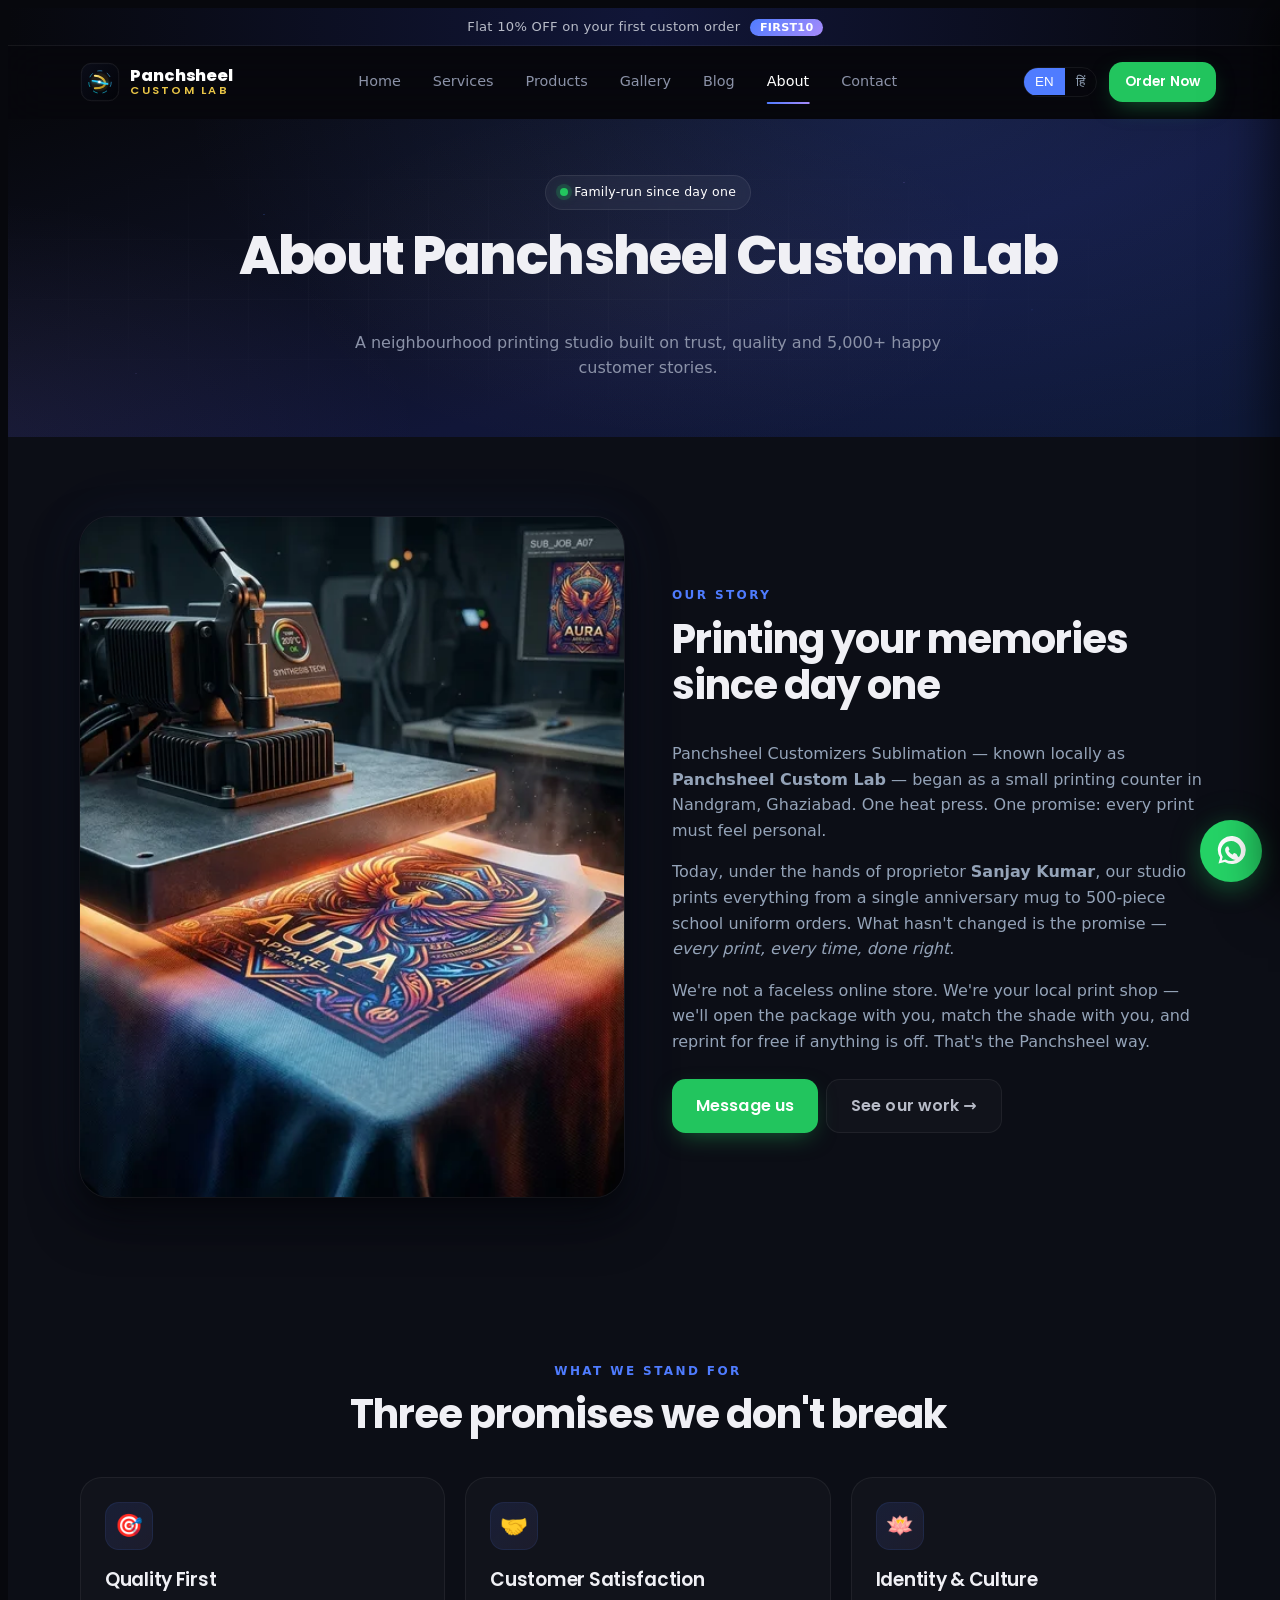
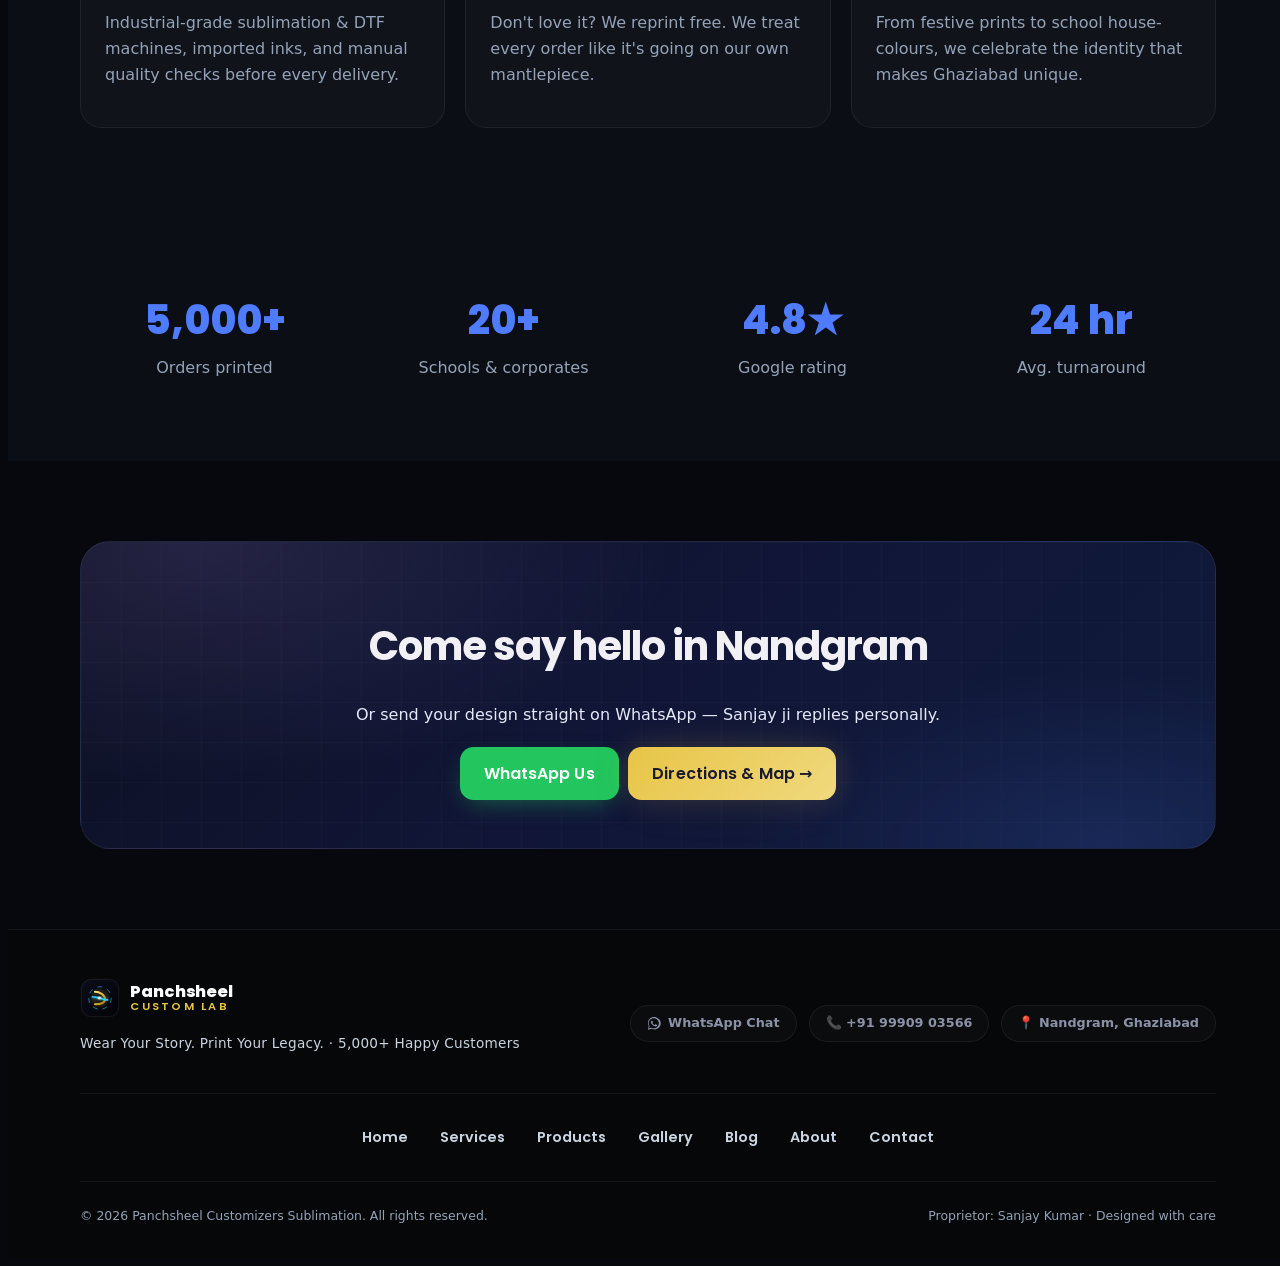
==== commit 08f2278a: "design: restore the premium transparent white outline WhatsApp SVG icons across all pages" ====
--- a/about.html
+++ b/about.html
@@ -1 +1 @@
-<!doctype html><html lang="en"><head><meta charset="utf-8" /><meta name="viewport" content="width=device-width,initial-scale=1" /><title>About — Panchsheel Custom Lab | Trusted Printing Studio in Nandgram, Ghaziabad</title><meta name="description" content="Panchsheel Customizers Sublimation is a family-run printing studio in Nandgram, Ghaziabad, led by Sanjay Kumar. Quality, identity and customer-first service." /><link rel="canonical" href="https://panchsheelcustomlab.com/about.html" /><link rel="preconnect" href="https://fonts.googleapis.com"><link rel="preconnect" href="https://fonts.gstatic.com" crossorigin><link href="https://fonts.googleapis.com/css2?family=Poppins:wght@500;600;700;800&display=swap" rel="stylesheet" media="print" onload="this.media='all'" /><noscript><link href="https://fonts.googleapis.com/css2?family=Poppins:wght@500;600;700;800&display=swap" rel="stylesheet" /></noscript><link rel="stylesheet" href="assets/css/styles.min.css?v=5.0" media="print" onload="this.media='all'" /><noscript><link rel="stylesheet" href="assets/css/styles.min.css?v=5.0" /></noscript><link rel="stylesheet" href="assets/css/premium-theme.min.css?v=5.0" media="print" onload="this.media='all'" /><noscript><link rel="stylesheet" href="assets/css/premium-theme.min.css?v=5.0" /></noscript><link rel="icon" type="image/svg+xml" href="assets/img/logo.svg" /></head><body><div class="offer-bar" style="text-align:center;padding:.5rem 1rem">Flat 10% OFF on your first custom order <span class="badge-inline">FIRST10</span></div><header class="site-header"><div class="container-x" style="display:flex;align-items:center;justify-content:space-between;padding-top:1rem;padding-bottom:1rem"><a href="index.html" class="logo"><img src="assets/img/logo.svg?v=4.1" alt="" class="logo-mark" width="40" height="40"/><span class="logo-text"><span class="brand-line">Panchsheel</span><span class="sub-line">Custom Lab</span></span></a><nav class="hide-sm desktop-nav"><a href="index.html" class="nav-link" data-en="Home" data-hi="होम">Home</a><a href="services.html" class="nav-link" data-en="Services" data-hi="सेवाएं">Services</a><a href="products.html" class="nav-link" data-en="Products" data-hi="उत्पाद">Products</a><a href="gallery.html" class="nav-link" data-en="Gallery" data-hi="गैलरी">Gallery</a><a href="blog.html" class="nav-link" data-en="Blog" data-hi="ब्लॉग">Blog</a><a href="about.html" class="nav-link" data-en="About" data-hi="हमारे बारे में">About</a><a href="contact.html" class="nav-link" data-en="Contact" data-hi="संपर्क">Contact</a></nav><div style="display:flex;align-items:center;gap:.75rem"><div class="lang-toggle hide-sm"><button data-lang="en" class="active">EN</button><button data-lang="hi">हिं</button></div><a href="https://wa.me/919990903566?text=Hi%2C%20I%20want%20to%20order%20a%20custom%20print" class="btn btn-whats btn-sm hide-sm">Order Now</a><button id="navToggle" aria-label="Menu" class="menu-btn btn btn-ghost btn-sm" style="padding:.5rem"><svg width="22" height="22" viewBox="0 0 24 24" fill="none" stroke="currentColor" stroke-width="2"><path d="M4 6h16M4 12h16M4 18h16"/></svg></button></div></div></header><section class="hero on-dark" style="padding:3.5rem 0"><div class="container-x reveal" style="text-align:center"><span class="hero-badge"><span class="dot"></span><span data-en="Family-run since day one" data-hi="पहले दिन से पारिवारिक व्यवसाय">Family-run since day one</span></span><h1 class="title-xl" style="color:#fff;margin-top:1rem" data-en="About Panchsheel Custom Lab" data-hi="पंचशील कस्टम लैब के बारे में">About Panchsheel Custom Lab</h1><p style="color:#cdd5f0;max-width:620px;margin:1rem auto 0" data-en="A neighbourhood printing studio built on trust, quality and 5,000+ happy customer stories." data-hi="भरोसे, क्वालिटी और 5,000+ खुश ग्राहकों की कहानियों पर बना आपका अपना प्रिंटिंग स्टूडियो।">A neighbourhood printing studio built on trust, quality and 5,000+ happy customer stories.</p></div></section><section class="section"><div class="container-x grid-auto cols-2" style="align-items:center;gap:3rem"><div class="reveal"><img loading="lazy" src="assets/img/custom_process.webp" alt="Panchsheel Custom Lab studio in Nandgram Ghaziabad" style="border-radius:var(--r-xl);box-shadow:var(--shadow-lg);width:100%;aspect-ratio:4/5;object-fit:cover"></div><div class="reveal"><span class="eyebrow" data-en="Our Story" data-hi="हमारी कहानी">Our Story</span><h2 class="title-lg" style="margin-top:.6rem" data-en="Printing your memories since day one" data-hi="पहले ही दिन से आपकी यादों को प्रिंट कर रहे हैं">Printing your memories since day one</h2><p class="muted" style="margin-top:1rem" data-en="Panchsheel Customizers Sublimation — known locally as &lt;b&gt;Panchsheel Custom Lab&lt;/b&gt; — began as a small printing counter in Nandgram, Ghaziabad. One heat press. One promise: every print must feel personal." data-hi="पंचशील कस्टमाइज़र्स सब्लिमेशन — जिसे यहाँ <b>पंचशील कस्टम लैब</b> के नाम से जाना जाता है — नंदग्राम, गाज़ियाबाद में एक छोटे से प्रिंटिंग काउंटर के रूप में शुरू हुआ था। एक हीट प्रेस मशीन। एक वादा: हर प्रिंट में अपनापन होना चाहिए।">Panchsheel Customizers Sublimation — known locally as <b>Panchsheel Custom Lab</b> — began as a small printing counter in Nandgram, Ghaziabad. One heat press. One promise: every print must feel personal.</p><p class="muted" style="margin-top:.75rem" data-en="Today, under the hands of proprietor &lt;b&gt;Sanjay Kumar&lt;/b&gt;, our studio prints everything from a single anniversary mug to 500-piece school uniform orders. What hasn't changed is the promise — &lt;em&gt;every print, every time, done right&lt;/em&gt;." data-hi="आज, प्रोपराइटर <b>संजय कुमार</b> के नेतृत्व में, हमारा स्टूडियो एक एनिवर्सरी मग से लेकर 500-पीस स्कूल यूनिफॉर्म ऑर्डर तक सब कुछ प्रिंट करता है। जो चीज़ नहीं बदली है वह है हमारा वादा — <em>हर प्रिंट, हर बार, बिल्कुल सही</em>।">Today, under the hands of proprietor <b>Sanjay Kumar</b>, our studio prints everything from a single anniversary mug to 500-piece school uniform orders. What hasn't changed is the promise — <em>every print, every time, done right</em>.</p><p class="muted" style="margin-top:.75rem" data-en="We're not a faceless online store. We're your local print shop — we'll open the package with you, match the shade with you, and reprint for free if anything is off. That's the Panchsheel way." data-hi="हम कोई अनजान ऑनलाइन स्टोर नहीं हैं। हम आपके अपने लोकल प्रिंटर हैं — हम आपके साथ पैकेट खोलेंगे, आपके साथ शेड मिलाएंगे, और अगर कुछ भी गड़बड़ हुई तो बिना किसी शुल्क के फिर से प्रिंट करेंगे। यही पंचशील का तरीका है।">We're not a faceless online store. We're your local print shop — we'll open the package with you, match the shade with you, and reprint for free if anything is off. That's the Panchsheel way.</p><div style="display:flex;flex-wrap:wrap;gap:.5rem;margin-top:1.5rem"><a href="https://wa.me/919990903566?text=Hi%2C%20I%20want%20to%20visit%20your%20studio" class="btn btn-whats" data-en="Message us" data-hi="व्हाट्सएप करें">Message us</a><a href="gallery.html" class="btn btn-ghost" data-en="See our work →" data-hi="हमारा काम देखें →">See our work →</a></div></div></div></section><section class="section" style="background:var(--bg-soft)"><div class="container-x"><div class="section-head reveal"><span class="eyebrow" data-en="What We Stand For" data-hi="हमारे सिद्धांत">What We Stand For</span><h2 class="title-lg" style="margin-top:.5rem" data-en="Three promises we don't break" data-hi="तीन वादे जो हम कभी नहीं तोड़ते">Three promises we don't break</h2></div><div class="grid-auto cols-3"><div class="feature reveal"><div class="feature-ico">🎯</div><h3 data-en="Quality First" data-hi="सबसे पहले क्वालिटी">Quality First</h3><p class="muted" style="margin-top:.4rem" data-en="Industrial-grade sublimation &amp; DTF machines, imported inks, and manual quality checks before every delivery." data-hi="इंडस्ट्रियल-ग्रेड सब्लिमेशन और DTF मशीनें, इम्पोर्टेड इंक, और हर डिलीवरी से पहले मैनुअल क्वालिटी चेक।">Industrial-grade sublimation &amp; DTF machines, imported inks, and manual quality checks before every delivery.</p></div><div class="feature reveal"><div class="feature-ico">🤝</div><h3 data-en="Customer Satisfaction" data-hi="ग्राहकों की संतुष्टि">Customer Satisfaction</h3><p class="muted" style="margin-top:.4rem" data-en="Don't love it? We reprint free. We treat every order like it's going on our own mantlepiece." data-hi="पसंद नहीं आया? हम दोबारा प्रिंट करेंगे, वो भी फ्री। हम हर ऑर्डर को ऐसे बनाते हैं जैसे वो हमारे अपने घर के लिए हो।">Don't love it? We reprint free. We treat every order like it's going on our own mantlepiece.</p></div><div class="feature reveal"><div class="feature-ico">🪷</div><h3 data-en="Identity &amp; Culture" data-hi="पहचान और संस्कृति">Identity &amp; Culture</h3><p class="muted" style="margin-top:.4rem" data-en="From festive prints to school house-colours, we celebrate the identity that makes Ghaziabad unique." data-hi="त्योहारों के प्रिंट से लेकर स्कूल के हाउस-कलर तक, हम उस पहचान का सम्मान करते हैं जो गाज़ियाबाद को खास बनाती है।">From festive prints to school house-colours, we celebrate the identity that makes Ghaziabad unique.</p></div></div></div></section><section class="section"><div class="container-x grid-auto cols-4" style="text-align:center"><div class="reveal"><div style="font-family:'Poppins';font-weight:800;font-size:2.5rem;color:var(--brand)">5,000+</div><div class="muted" style="margin-top:.2rem" data-en="Orders printed" data-hi="ऑर्डर प्रिंट किए">Orders printed</div></div><div class="reveal"><div style="font-family:'Poppins';font-weight:800;font-size:2.5rem;color:var(--brand)">20+</div><div class="muted" style="margin-top:.2rem" data-en="Schools &amp; corporates" data-hi="स्कूल और कॉर्पोरेट">Schools & corporates</div></div><div class="reveal"><div style="font-family:'Poppins';font-weight:800;font-size:2.5rem;color:var(--brand)">4.8★</div><div class="muted" style="margin-top:.2rem" data-en="Google rating" data-hi="गूगल रेटिंग">Google rating</div></div><div class="reveal"><div style="font-family:'Poppins';font-weight:800;font-size:2.5rem;color:var(--brand)">24 hr</div><div class="muted" style="margin-top:.2rem" data-en="Avg. turnaround" data-hi="औसत डिलीवरी समय">Avg. turnaround</div></div></div></section><section class="section"><div class="container-x"><div class="strip reveal" style="padding:3rem 2rem;text-align:center"><h2 class="title-lg" style="color:#fff" data-en="Come say hello in Nandgram" data-hi="नंदग्राम आकर मिलें">Come say hello in Nandgram</h2><p style="color:#e5e9fa;margin-top:.6rem" data-en="Or send your design straight on WhatsApp — Sanjay ji replies personally." data-hi="या सीधे व्हाट्सएप पर अपना डिज़ाइन भेजें — संजय जी खुद जवाब देंगे。">Or send your design straight on WhatsApp — Sanjay ji replies personally.</p><div style="display:flex;gap:.6rem;flex-wrap:wrap;justify-content:center;margin-top:1.2rem"><a href="https://wa.me/919990903566?text=Hi%2C%20I%20want%20to%20order%20a%20custom%20print" class="btn btn-whats" data-en="WhatsApp Us" data-hi="व्हाट्सएप करें">WhatsApp Us</a><a href="contact.html" class="btn btn-gold" data-en="Directions &amp; Map →" data-hi="नक्शा और रास्ता →">Directions & Map →</a></div></div></div></section><footer class="site-footer"><div class="container-x footer-compact-wrap"><div class="footer-compact-top"><div class="on-dark"><a href="index.html" class="logo"><img src="assets/img/logo.svg?v=4.1" alt="" class="logo-mark" width="36" height="36"><span class="logo-text"><span class="brand-line">Panchsheel</span><span class="sub-line">Custom Lab</span></span></a><p class="footer-tagline" data-en="Wear Your Story. Print Your Legacy. · 5,000+ Happy Customers" data-hi="यादों को दें अनमोल रूप, प्रिंट्स जो रहें हमेशा संग · 5,000+ खुश ग्राहक">Wear Your Story. Print Your Legacy. · 5,000+ Happy Customers</p></div><div class="footer-contact-chips"><a href="https://wa.me/919990903566?text=Hi%2C%20I%20want%20to%20order%20a%20custom%20print" class="contact-chip wa" target="_blank" rel="noopener"><svg width="14" height="14" viewBox="0 0 448 512" fill="currentColor"><path d="M380.9 97.1C339 55.1 283.2 32 223.9 32c-122.4 0-222 99.6-222 222 0 39.1 10.2 77.3 29.6 111L3 499l138.5-36.3c32.6 17.8 69 27.2 106.4 27.2 122.4 0 222-99.6 222-222 0-59.3-23-115.1-65-157.1zM223.9 459c-33.2 0-65.7-8.9-94-25.7l-6.7-4-82.4 21.6 22-80.3-4.4-7c-18.5-29.4-28.2-63.3-28.2-98.2 0-101.7 82.8-184.5 184.6-184.5 49.3 0 95.6 19.2 130.4 54.1 34.8 34.9 56.2 81.2 56.1 130.5 0 101.8-84.9 184.6-186.6 184.6zm101.2-138.2c-5.5-2.8-32.8-16.2-37.9-18-5.1-1.9-8.8-2.8-12.5 2.8-3.7 5.6-14.3 18-17.6 21.8-3.2 3.7-6.5 4.2-12 1.4-32.6-16.3-54-29.1-75.5-66-5.7-9.8 5.7-9.1 16.3-30.3 1.8-3.7.9-6.9-.5-9.7-1.4-2.8-12.5-30.1-17.1-41.2-4.5-10.8-9.1-9.3-12.5-9.5-3.2-.2-6.9-.2-10.6-.2-3.7 0-9.7 1.4-14.8 6.9-5.1 5.6-19.4 19-19.4 46.3 0 27.3 19.9 53.7 22.6 57.4 2.8 3.7 39.1 59.7 94.8 83.8 35.2 15.2 49 16.5 66.6 13.9 10.7-1.6 32.8-13.4 37.4-26.4 4.6-13 4.6-24.1 3.2-26.4-1.3-2.5-5-3.9-10.5-6.6z"/></svg><span data-en="WhatsApp Chat" data-hi="व्हाट्सएप चैट">WhatsApp Chat</span></a><a href="tel:+919990903566" class="contact-chip tel"><span>📞 +91 99909 03566</span></a><a href="https://share.google/9djJrCFrVhPnkyvvI" target="_blank" rel="noopener" class="contact-chip map"><span data-en="📍 Nandgram, Ghaziabad" data-hi="📍 नंदग्राम, गाज़ियाबाद">📍 Nandgram, Ghaziabad</span></a></div></div><div class="footer-compact-links"><a href="index.html" data-en="Home" data-hi="होम">Home</a><a href="services.html" data-en="Services" data-hi="सेवाएं">Services</a><a href="products.html" data-en="Products" data-hi="उत्पाद">Products</a><a href="gallery.html" data-en="Gallery" data-hi="गैलरी">Gallery</a><a href="blog.html" data-en="Blog" data-hi="ब्लॉग">Blog</a><a href="about.html" data-en="About" data-hi="हमारे बारे में">About</a><a href="contact.html" data-en="Contact" data-hi="संपर्क">Contact</a></div><div class="footer-compact-bottom"><div>© <span id="yr"></span> Panchsheel Customizers Sublimation. All rights reserved.</div><div data-en="Proprietor: Sanjay Kumar · Designed with care" data-hi="प्रोपराइटर: संजय कुमार · निष्ठापूर्वक निर्मित">Proprietor: Sanjay Kumar · Designed with care</div></div></div></footer><a href="https://wa.me/919990903566?text=Hi%2C%20I%20want%20to%20order%20a%20custom%20print" class="fab-whats" aria-label="Chat on WhatsApp"><svg width="32" height="32" viewBox="0 0 24 24" xmlns="http://www.w3.org/2000/svg"><path fill="#fff" d="M12.031 2a9.965 9.965 0 0 0-9.961 9.96c0 1.954.563 3.861 1.629 5.504l-1.7 6.225 6.371-1.67a9.923 9.923 0 0 0 5.662 1.735H12.03a9.97 9.97 0 0 0 9.96-9.963 9.965 9.965 0 0 0-9.96-9.96z"/><path fill="#25d366" d="M12.03 2.164a9.8 9.8 0 0 0-9.8 9.797c0 1.92.553 3.792 1.6 5.405l-.1-.237-.96 3.513 3.6-.945-.23.125a9.75 9.75 0 0 0 5.5 1.66h.007a9.8 9.8 0 0 0 9.8-9.805 9.8 9.8 0 0 0-9.8-9.797zm5.55 14.155c-.246.693-1.22 1.262-1.68 1.332-.38.06-1.12.1-2.9-0.63a12.87 12.87 0 0 1-5.18-4.54c-.58-.8-.92-1.74-.92-2.73 0-1.74.88-2.61 1.25-2.96.25-.24.52-.3.69-.3h.52c.16 0 .37.02.53.4.19.46.68 1.65.74 1.77.06.12.1.26.02.42-.08.16-.17.26-.32.44-.15.18-.32.32-.46.49-.15.16-.3.34-.13.64.3.52.68 1 1.15 1.45.6.53 1.1.87 1.6 1.1.29.14.46.12.63-.07.17-.2.74-.86.94-1.15.16-.23.36-.2.6-.1.24.1 1.53.72 1.79.85.26.13.43.2.5.31.07.1.07.61-.17 1.305z"/></svg></a><div class="mobile-sticky-bar"><div class="sticky-bar-text"><span class="sticky-bar-title" data-en="Custom Printing Quote" data-hi="कस्टम प्रिंटिंग कोट">Custom Printing Quote</span><span class="sticky-bar-sub" data-en="Talk directly to Sanjay ji" data-hi="संजय जी से व्हाट्सएप पर बात करें">Talk directly to Sanjay ji</span></div><a href="https://wa.me/919990903566?text=Hi%20Sanjay%20ji%2C%20I%20visited%20your%20website%20and%20want%20to%20get%20a%20printing%20quote" class="btn btn-whats sticky-bar-btn" target="_blank" rel="noopener"><svg width="14" height="14" viewBox="0 0 24 24" xmlns="http://www.w3.org/2000/svg" style="display:inline-block;vertical-align:middle;margin-right:3px"><path fill="#fff" d="M12.031 2a9.965 9.965 0 0 0-9.961 9.96c0 1.954.563 3.861 1.629 5.504l-1.7 6.225 6.371-1.67a9.923 9.923 0 0 0 5.662 1.735H12.03a9.97 9.97 0 0 0 9.96-9.963 9.965 9.965 0 0 0-9.96-9.96z"/><path fill="#25d366" d="M12.03 2.164a9.8 9.8 0 0 0-9.8 9.797c0 1.92.553 3.792 1.6 5.405l-.1-.237-.96 3.513 3.6-.945-.23.125a9.75 9.75 0 0 0 5.5 1.66h.007a9.8 9.8 0 0 0 9.8-9.805 9.8 9.8 0 0 0-9.8-9.797zm5.55 14.155c-.246.693-1.22 1.262-1.68 1.332-.38.06-1.12.1-2.9-0.63a12.87 12.87 0 0 1-5.18-4.54c-.58-.8-.92-1.74-.92-2.73 0-1.74.88-2.61 1.25-2.96.25-.24.52-.3.69-.3h.52c.16 0 .37.02.53.4.19.46.68 1.65.74 1.77.06.12.1.26.02.42-.08.16-.17.26-.32.44-.15.18-.32.32-.46.49-.15.16-.3.34-.13.64.3.52.68 1 1.15 1.45.6.53 1.1.87 1.6 1.1.29.14.46.12.63-.07.17-.2.74-.86.94-1.15.16-.23.36-.2.6-.1.24.1 1.53.72 1.79.85.26.13.43.2.5.31.07.1.07.61-.17 1.305z"/></svg><span data-en="WhatsApp Chat" data-hi="व्हाट्सएप चैट">WhatsApp Chat</span></a></div><script src="assets/js/main.min.js?v=5.0" defer></script></body></html>+<!doctype html><html lang="en"><head><meta charset="utf-8" /><meta name="viewport" content="width=device-width,initial-scale=1" /><title>About — Panchsheel Custom Lab | Trusted Printing Studio in Nandgram, Ghaziabad</title><meta name="description" content="Panchsheel Customizers Sublimation is a family-run printing studio in Nandgram, Ghaziabad, led by Sanjay Kumar. Quality, identity and customer-first service." /><link rel="canonical" href="https://panchsheelcustomlab.com/about.html" /><link rel="preconnect" href="https://fonts.googleapis.com"><link rel="preconnect" href="https://fonts.gstatic.com" crossorigin><link href="https://fonts.googleapis.com/css2?family=Poppins:wght@500;600;700;800&display=swap" rel="stylesheet" media="print" onload="this.media='all'" /><noscript><link href="https://fonts.googleapis.com/css2?family=Poppins:wght@500;600;700;800&display=swap" rel="stylesheet" /></noscript><link rel="stylesheet" href="assets/css/styles.min.css?v=5.0" media="print" onload="this.media='all'" /><noscript><link rel="stylesheet" href="assets/css/styles.min.css?v=5.0" /></noscript><link rel="stylesheet" href="assets/css/premium-theme.min.css?v=5.0" media="print" onload="this.media='all'" /><noscript><link rel="stylesheet" href="assets/css/premium-theme.min.css?v=5.0" /></noscript><link rel="icon" type="image/svg+xml" href="assets/img/logo.svg" /></head><body><div class="offer-bar" style="text-align:center;padding:.5rem 1rem">Flat 10% OFF on your first custom order <span class="badge-inline">FIRST10</span></div><header class="site-header"><div class="container-x" style="display:flex;align-items:center;justify-content:space-between;padding-top:1rem;padding-bottom:1rem"><a href="index.html" class="logo"><img src="assets/img/logo.svg?v=4.1" alt="" class="logo-mark" width="40" height="40"/><span class="logo-text"><span class="brand-line">Panchsheel</span><span class="sub-line">Custom Lab</span></span></a><nav class="hide-sm desktop-nav"><a href="index.html" class="nav-link" data-en="Home" data-hi="होम">Home</a><a href="services.html" class="nav-link" data-en="Services" data-hi="सेवाएं">Services</a><a href="products.html" class="nav-link" data-en="Products" data-hi="उत्पाद">Products</a><a href="gallery.html" class="nav-link" data-en="Gallery" data-hi="गैलरी">Gallery</a><a href="blog.html" class="nav-link" data-en="Blog" data-hi="ब्लॉग">Blog</a><a href="about.html" class="nav-link" data-en="About" data-hi="हमारे बारे में">About</a><a href="contact.html" class="nav-link" data-en="Contact" data-hi="संपर्क">Contact</a></nav><div style="display:flex;align-items:center;gap:.75rem"><div class="lang-toggle hide-sm"><button data-lang="en" class="active">EN</button><button data-lang="hi">हिं</button></div><a href="https://wa.me/919990903566?text=Hi%2C%20I%20want%20to%20order%20a%20custom%20print" class="btn btn-whats btn-sm hide-sm">Order Now</a><button id="navToggle" aria-label="Menu" class="menu-btn btn btn-ghost btn-sm" style="padding:.5rem"><svg width="22" height="22" viewBox="0 0 24 24" fill="none" stroke="currentColor" stroke-width="2"><path d="M4 6h16M4 12h16M4 18h16"/></svg></button></div></div></header><section class="hero on-dark" style="padding:3.5rem 0"><div class="container-x reveal" style="text-align:center"><span class="hero-badge"><span class="dot"></span><span data-en="Family-run since day one" data-hi="पहले दिन से पारिवारिक व्यवसाय">Family-run since day one</span></span><h1 class="title-xl" style="color:#fff;margin-top:1rem" data-en="About Panchsheel Custom Lab" data-hi="पंचशील कस्टम लैब के बारे में">About Panchsheel Custom Lab</h1><p style="color:#cdd5f0;max-width:620px;margin:1rem auto 0" data-en="A neighbourhood printing studio built on trust, quality and 5,000+ happy customer stories." data-hi="भरोसे, क्वालिटी और 5,000+ खुश ग्राहकों की कहानियों पर बना आपका अपना प्रिंटिंग स्टूडियो।">A neighbourhood printing studio built on trust, quality and 5,000+ happy customer stories.</p></div></section><section class="section"><div class="container-x grid-auto cols-2" style="align-items:center;gap:3rem"><div class="reveal"><img loading="lazy" src="assets/img/custom_process.webp" alt="Panchsheel Custom Lab studio in Nandgram Ghaziabad" style="border-radius:var(--r-xl);box-shadow:var(--shadow-lg);width:100%;aspect-ratio:4/5;object-fit:cover"></div><div class="reveal"><span class="eyebrow" data-en="Our Story" data-hi="हमारी कहानी">Our Story</span><h2 class="title-lg" style="margin-top:.6rem" data-en="Printing your memories since day one" data-hi="पहले ही दिन से आपकी यादों को प्रिंट कर रहे हैं">Printing your memories since day one</h2><p class="muted" style="margin-top:1rem" data-en="Panchsheel Customizers Sublimation — known locally as &lt;b&gt;Panchsheel Custom Lab&lt;/b&gt; — began as a small printing counter in Nandgram, Ghaziabad. One heat press. One promise: every print must feel personal." data-hi="पंचशील कस्टमाइज़र्स सब्लिमेशन — जिसे यहाँ <b>पंचशील कस्टम लैब</b> के नाम से जाना जाता है — नंदग्राम, गाज़ियाबाद में एक छोटे से प्रिंटिंग काउंटर के रूप में शुरू हुआ था। एक हीट प्रेस मशीन। एक वादा: हर प्रिंट में अपनापन होना चाहिए।">Panchsheel Customizers Sublimation — known locally as <b>Panchsheel Custom Lab</b> — began as a small printing counter in Nandgram, Ghaziabad. One heat press. One promise: every print must feel personal.</p><p class="muted" style="margin-top:.75rem" data-en="Today, under the hands of proprietor &lt;b&gt;Sanjay Kumar&lt;/b&gt;, our studio prints everything from a single anniversary mug to 500-piece school uniform orders. What hasn't changed is the promise — &lt;em&gt;every print, every time, done right&lt;/em&gt;." data-hi="आज, प्रोपराइटर <b>संजय कुमार</b> के नेतृत्व में, हमारा स्टूडियो एक एनिवर्सरी मग से लेकर 500-पीस स्कूल यूनिफॉर्म ऑर्डर तक सब कुछ प्रिंट करता है। जो चीज़ नहीं बदली है वह है हमारा वादा — <em>हर प्रिंट, हर बार, बिल्कुल सही</em>।">Today, under the hands of proprietor <b>Sanjay Kumar</b>, our studio prints everything from a single anniversary mug to 500-piece school uniform orders. What hasn't changed is the promise — <em>every print, every time, done right</em>.</p><p class="muted" style="margin-top:.75rem" data-en="We're not a faceless online store. We're your local print shop — we'll open the package with you, match the shade with you, and reprint for free if anything is off. That's the Panchsheel way." data-hi="हम कोई अनजान ऑनलाइन स्टोर नहीं हैं। हम आपके अपने लोकल प्रिंटर हैं — हम आपके साथ पैकेट खोलेंगे, आपके साथ शेड मिलाएंगे, और अगर कुछ भी गड़बड़ हुई तो बिना किसी शुल्क के फिर से प्रिंट करेंगे। यही पंचशील का तरीका है।">We're not a faceless online store. We're your local print shop — we'll open the package with you, match the shade with you, and reprint for free if anything is off. That's the Panchsheel way.</p><div style="display:flex;flex-wrap:wrap;gap:.5rem;margin-top:1.5rem"><a href="https://wa.me/919990903566?text=Hi%2C%20I%20want%20to%20visit%20your%20studio" class="btn btn-whats" data-en="Message us" data-hi="व्हाट्सएप करें">Message us</a><a href="gallery.html" class="btn btn-ghost" data-en="See our work →" data-hi="हमारा काम देखें →">See our work →</a></div></div></div></section><section class="section" style="background:var(--bg-soft)"><div class="container-x"><div class="section-head reveal"><span class="eyebrow" data-en="What We Stand For" data-hi="हमारे सिद्धांत">What We Stand For</span><h2 class="title-lg" style="margin-top:.5rem" data-en="Three promises we don't break" data-hi="तीन वादे जो हम कभी नहीं तोड़ते">Three promises we don't break</h2></div><div class="grid-auto cols-3"><div class="feature reveal"><div class="feature-ico">🎯</div><h3 data-en="Quality First" data-hi="सबसे पहले क्वालिटी">Quality First</h3><p class="muted" style="margin-top:.4rem" data-en="Industrial-grade sublimation &amp; DTF machines, imported inks, and manual quality checks before every delivery." data-hi="इंडस्ट्रियल-ग्रेड सब्लिमेशन और DTF मशीनें, इम्पोर्टेड इंक, और हर डिलीवरी से पहले मैनुअल क्वालिटी चेक।">Industrial-grade sublimation &amp; DTF machines, imported inks, and manual quality checks before every delivery.</p></div><div class="feature reveal"><div class="feature-ico">🤝</div><h3 data-en="Customer Satisfaction" data-hi="ग्राहकों की संतुष्टि">Customer Satisfaction</h3><p class="muted" style="margin-top:.4rem" data-en="Don't love it? We reprint free. We treat every order like it's going on our own mantlepiece." data-hi="पसंद नहीं आया? हम दोबारा प्रिंट करेंगे, वो भी फ्री। हम हर ऑर्डर को ऐसे बनाते हैं जैसे वो हमारे अपने घर के लिए हो।">Don't love it? We reprint free. We treat every order like it's going on our own mantlepiece.</p></div><div class="feature reveal"><div class="feature-ico">🪷</div><h3 data-en="Identity &amp; Culture" data-hi="पहचान और संस्कृति">Identity &amp; Culture</h3><p class="muted" style="margin-top:.4rem" data-en="From festive prints to school house-colours, we celebrate the identity that makes Ghaziabad unique." data-hi="त्योहारों के प्रिंट से लेकर स्कूल के हाउस-कलर तक, हम उस पहचान का सम्मान करते हैं जो गाज़ियाबाद को खास बनाती है।">From festive prints to school house-colours, we celebrate the identity that makes Ghaziabad unique.</p></div></div></div></section><section class="section"><div class="container-x grid-auto cols-4" style="text-align:center"><div class="reveal"><div style="font-family:'Poppins';font-weight:800;font-size:2.5rem;color:var(--brand)">5,000+</div><div class="muted" style="margin-top:.2rem" data-en="Orders printed" data-hi="ऑर्डर प्रिंट किए">Orders printed</div></div><div class="reveal"><div style="font-family:'Poppins';font-weight:800;font-size:2.5rem;color:var(--brand)">20+</div><div class="muted" style="margin-top:.2rem" data-en="Schools &amp; corporates" data-hi="स्कूल और कॉर्पोरेट">Schools & corporates</div></div><div class="reveal"><div style="font-family:'Poppins';font-weight:800;font-size:2.5rem;color:var(--brand)">4.8★</div><div class="muted" style="margin-top:.2rem" data-en="Google rating" data-hi="गूगल रेटिंग">Google rating</div></div><div class="reveal"><div style="font-family:'Poppins';font-weight:800;font-size:2.5rem;color:var(--brand)">24 hr</div><div class="muted" style="margin-top:.2rem" data-en="Avg. turnaround" data-hi="औसत डिलीवरी समय">Avg. turnaround</div></div></div></section><section class="section"><div class="container-x"><div class="strip reveal" style="padding:3rem 2rem;text-align:center"><h2 class="title-lg" style="color:#fff" data-en="Come say hello in Nandgram" data-hi="नंदग्राम आकर मिलें">Come say hello in Nandgram</h2><p style="color:#e5e9fa;margin-top:.6rem" data-en="Or send your design straight on WhatsApp — Sanjay ji replies personally." data-hi="या सीधे व्हाट्सएप पर अपना डिज़ाइन भेजें — संजय जी खुद जवाब देंगे。">Or send your design straight on WhatsApp — Sanjay ji replies personally.</p><div style="display:flex;gap:.6rem;flex-wrap:wrap;justify-content:center;margin-top:1.2rem"><a href="https://wa.me/919990903566?text=Hi%2C%20I%20want%20to%20order%20a%20custom%20print" class="btn btn-whats" data-en="WhatsApp Us" data-hi="व्हाट्सएप करें">WhatsApp Us</a><a href="contact.html" class="btn btn-gold" data-en="Directions &amp; Map →" data-hi="नक्शा और रास्ता →">Directions & Map →</a></div></div></div></section><footer class="site-footer"><div class="container-x footer-compact-wrap"><div class="footer-compact-top"><div class="on-dark"><a href="index.html" class="logo"><img src="assets/img/logo.svg?v=4.1" alt="" class="logo-mark" width="36" height="36"><span class="logo-text"><span class="brand-line">Panchsheel</span><span class="sub-line">Custom Lab</span></span></a><p class="footer-tagline" data-en="Wear Your Story. Print Your Legacy. · 5,000+ Happy Customers" data-hi="यादों को दें अनमोल रूप, प्रिंट्स जो रहें हमेशा संग · 5,000+ खुश ग्राहक">Wear Your Story. Print Your Legacy. · 5,000+ Happy Customers</p></div><div class="footer-contact-chips"><a href="https://wa.me/919990903566?text=Hi%2C%20I%20want%20to%20order%20a%20custom%20print" class="contact-chip wa" target="_blank" rel="noopener"><svg width="14" height="14" viewBox="0 0 448 512" fill="currentColor"><path d="M380.9 97.1C339 55.1 283.2 32 223.9 32c-122.4 0-222 99.6-222 222 0 39.1 10.2 77.3 29.6 111L3 499l138.5-36.3c32.6 17.8 69 27.2 106.4 27.2 122.4 0 222-99.6 222-222 0-59.3-23-115.1-65-157.1zM223.9 459c-33.2 0-65.7-8.9-94-25.7l-6.7-4-82.4 21.6 22-80.3-4.4-7c-18.5-29.4-28.2-63.3-28.2-98.2 0-101.7 82.8-184.5 184.6-184.5 49.3 0 95.6 19.2 130.4 54.1 34.8 34.9 56.2 81.2 56.1 130.5 0 101.8-84.9 184.6-186.6 184.6zm101.2-138.2c-5.5-2.8-32.8-16.2-37.9-18-5.1-1.9-8.8-2.8-12.5 2.8-3.7 5.6-14.3 18-17.6 21.8-3.2 3.7-6.5 4.2-12 1.4-32.6-16.3-54-29.1-75.5-66-5.7-9.8 5.7-9.1 16.3-30.3 1.8-3.7.9-6.9-.5-9.7-1.4-2.8-12.5-30.1-17.1-41.2-4.5-10.8-9.1-9.3-12.5-9.5-3.2-.2-6.9-.2-10.6-.2-3.7 0-9.7 1.4-14.8 6.9-5.1 5.6-19.4 19-19.4 46.3 0 27.3 19.9 53.7 22.6 57.4 2.8 3.7 39.1 59.7 94.8 83.8 35.2 15.2 49 16.5 66.6 13.9 10.7-1.6 32.8-13.4 37.4-26.4 4.6-13 4.6-24.1 3.2-26.4-1.3-2.5-5-3.9-10.5-6.6z"/></svg><span data-en="WhatsApp Chat" data-hi="व्हाट्सएप चैट">WhatsApp Chat</span></a><a href="tel:+919990903566" class="contact-chip tel"><span>📞 +91 99909 03566</span></a><a href="https://share.google/9djJrCFrVhPnkyvvI" target="_blank" rel="noopener" class="contact-chip map"><span data-en="📍 Nandgram, Ghaziabad" data-hi="📍 नंदग्राम, गाज़ियाबाद">📍 Nandgram, Ghaziabad</span></a></div></div><div class="footer-compact-links"><a href="index.html" data-en="Home" data-hi="होम">Home</a><a href="services.html" data-en="Services" data-hi="सेवाएं">Services</a><a href="products.html" data-en="Products" data-hi="उत्पाद">Products</a><a href="gallery.html" data-en="Gallery" data-hi="गैलरी">Gallery</a><a href="blog.html" data-en="Blog" data-hi="ब्लॉग">Blog</a><a href="about.html" data-en="About" data-hi="हमारे बारे में">About</a><a href="contact.html" data-en="Contact" data-hi="संपर्क">Contact</a></div><div class="footer-compact-bottom"><div>© <span id="yr"></span> Panchsheel Customizers Sublimation. All rights reserved.</div><div data-en="Proprietor: Sanjay Kumar · Designed with care" data-hi="प्रोपराइटर: संजय कुमार · निष्ठापूर्वक निर्मित">Proprietor: Sanjay Kumar · Designed with care</div></div></div></footer><a href="https://wa.me/919990903566?text=Hi%2C%20I%20want%20to%20order%20a%20custom%20print" class="fab-whats" aria-label="Chat on WhatsApp"><svg width="30" height="30" viewBox="0 0 24 24" fill="currentColor"><path d="M20.5 3.5A11 11 0 0 0 3.3 17.1L2 22l5-1.3a11 11 0 0 0 13.5-17.2zM12 20a8 8 0 0 1-4.1-1.1l-.3-.2-3 .8.8-2.9-.2-.3A8 8 0 1 1 12 20zm4.4-5.6c-.2-.1-1.4-.7-1.7-.8-.2-.1-.3-.1-.5.1s-.6.8-.7.9c-.1.2-.3.2-.5.1-1.2-.6-2-1.1-2.9-2.5-.2-.4.2-.4.6-1.2.1-.2.1-.3 0-.5-.1-.1-.5-1.3-.7-1.7-.2-.4-.4-.4-.5-.4H9c-.2 0-.5.1-.7.3-.3.3-1 1-1 2.4s1 2.8 1.1 3c.1.2 2 3 4.7 4.2 1.8.7 2.4.8 3.2.7.5-.1 1.4-.6 1.6-1.2.2-.6.2-1.1.1-1.2-.1-.1-.2-.2-.5-.3z"/></svg></a><div class="mobile-sticky-bar"><div class="sticky-bar-text"><span class="sticky-bar-title" data-en="Custom Printing Quote" data-hi="कस्टम प्रिंटिंग कोट">Custom Printing Quote</span><span class="sticky-bar-sub" data-en="Talk directly to Sanjay ji" data-hi="संजय जी से व्हाट्सएप पर बात करें">Talk directly to Sanjay ji</span></div><a href="https://wa.me/919990903566?text=Hi%20Sanjay%20ji%2C%20I%20visited%20your%20website%20and%20want%20to%20get%20a%20printing%20quote" class="btn btn-whats sticky-bar-btn" target="_blank" rel="noopener"><svg width="14" height="14" viewBox="0 0 24 24" fill="currentColor" style="display:inline-block;vertical-align:middle;margin-right:3px"><path d="M20.5 3.5A11 11 0 0 0 3.3 17.1L2 22l5-1.3a11 11 0 0 0 13.5-17.2zM12 20a8 8 0 0 1-4.1-1.1l-.3-.2-3 .8.8-2.9-.2-.3A8 8 0 1 1 12 20zm4.4-5.6c-.2-.1-1.4-.7-1.7-.8-.2-.1-.3-.1-.5.1s-.6.8-.7.9c-.1.2-.3.2-.5.1-1.2-.6-2-1.1-2.9-2.5-.2-.4.2-.4.6-1.2.1-.2.1-.3 0-.5-.1-.1-.5-1.3-.7-1.7-.2-.4-.4-.4-.5-.4H9c-.2 0-.5.1-.7.3-.3.3-1 1-1 2.4s1 2.8 1.1 3c.1.2 2 3 4.7 4.2 1.8.7 2.4.8 3.2.7.5-.1 1.4-.6 1.6-1.2.2-.6.2-1.1.1-1.2-.1-.1-.2-.2-.5-.3z"/></svg><span data-en="WhatsApp Chat" data-hi="व्हाट्सएप चैट">WhatsApp Chat</span></a></div><script src="assets/js/main.min.js?v=5.0" defer></script></body></html>
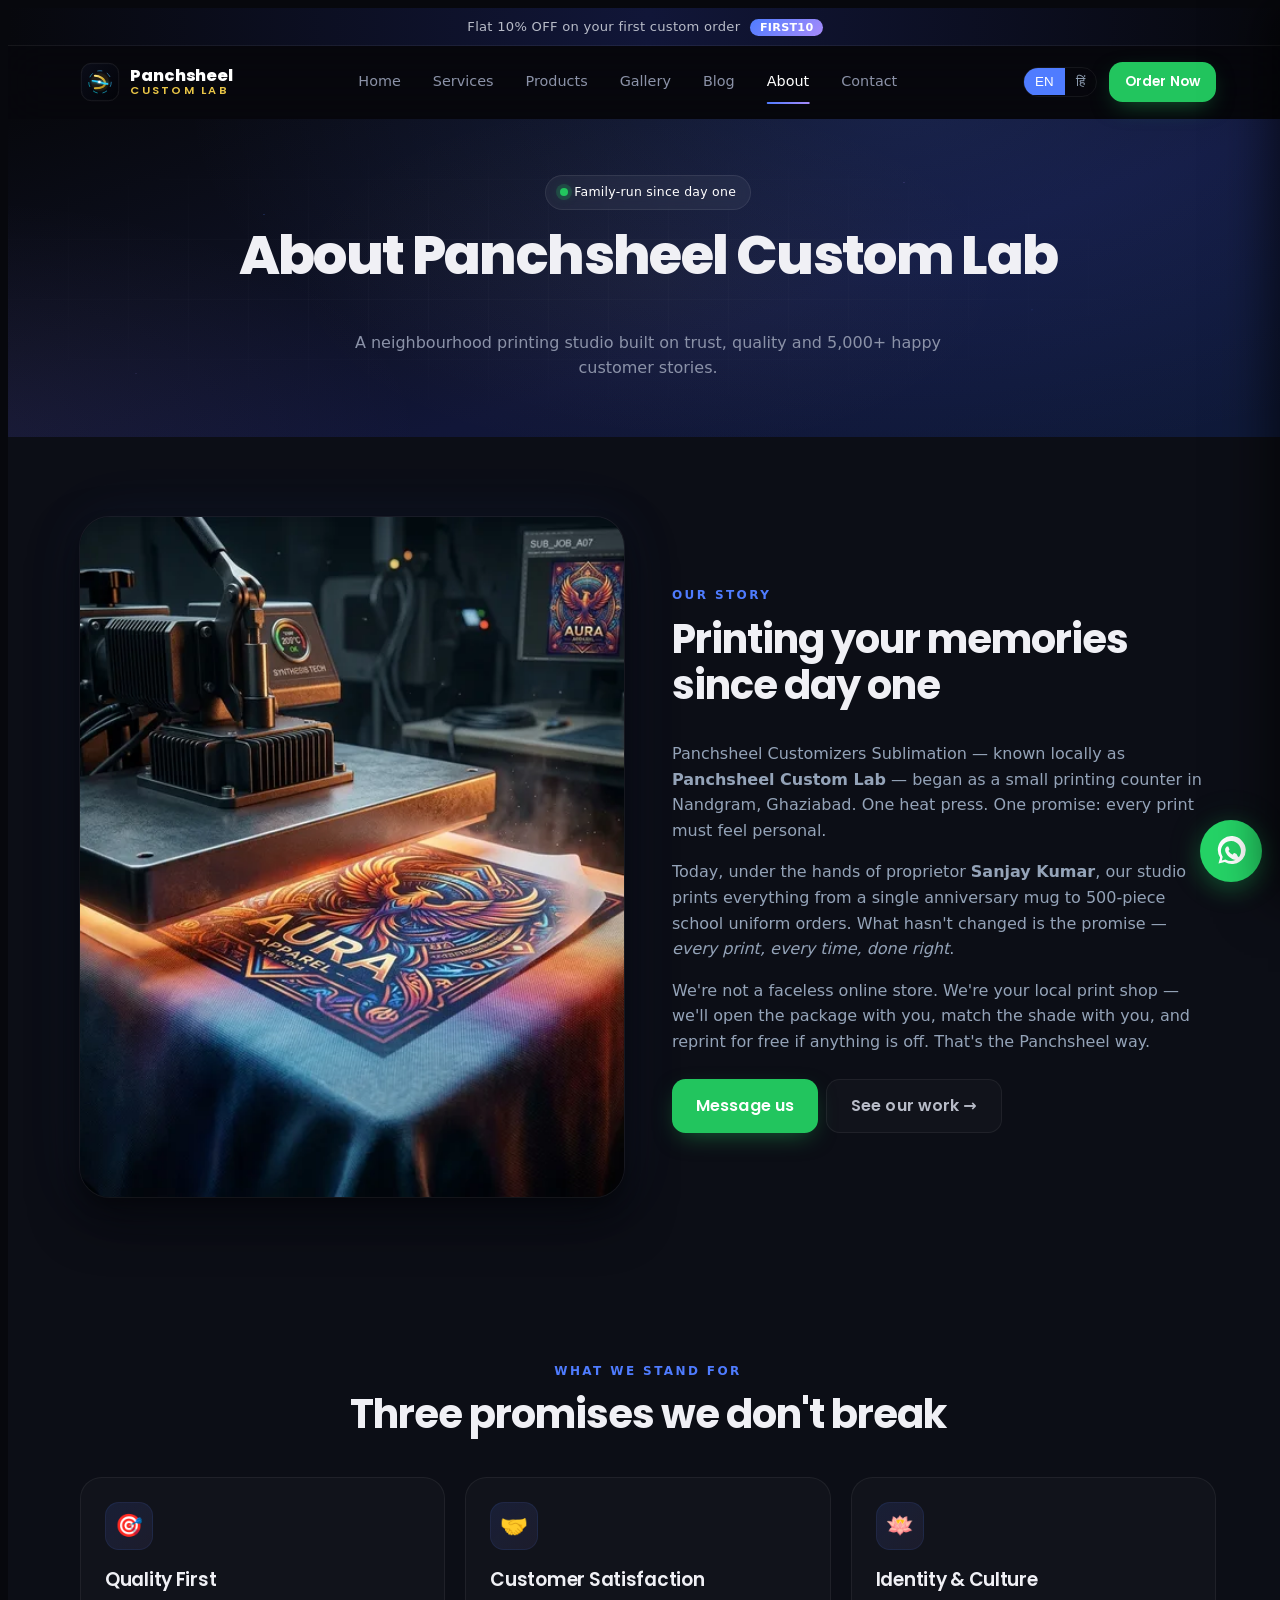
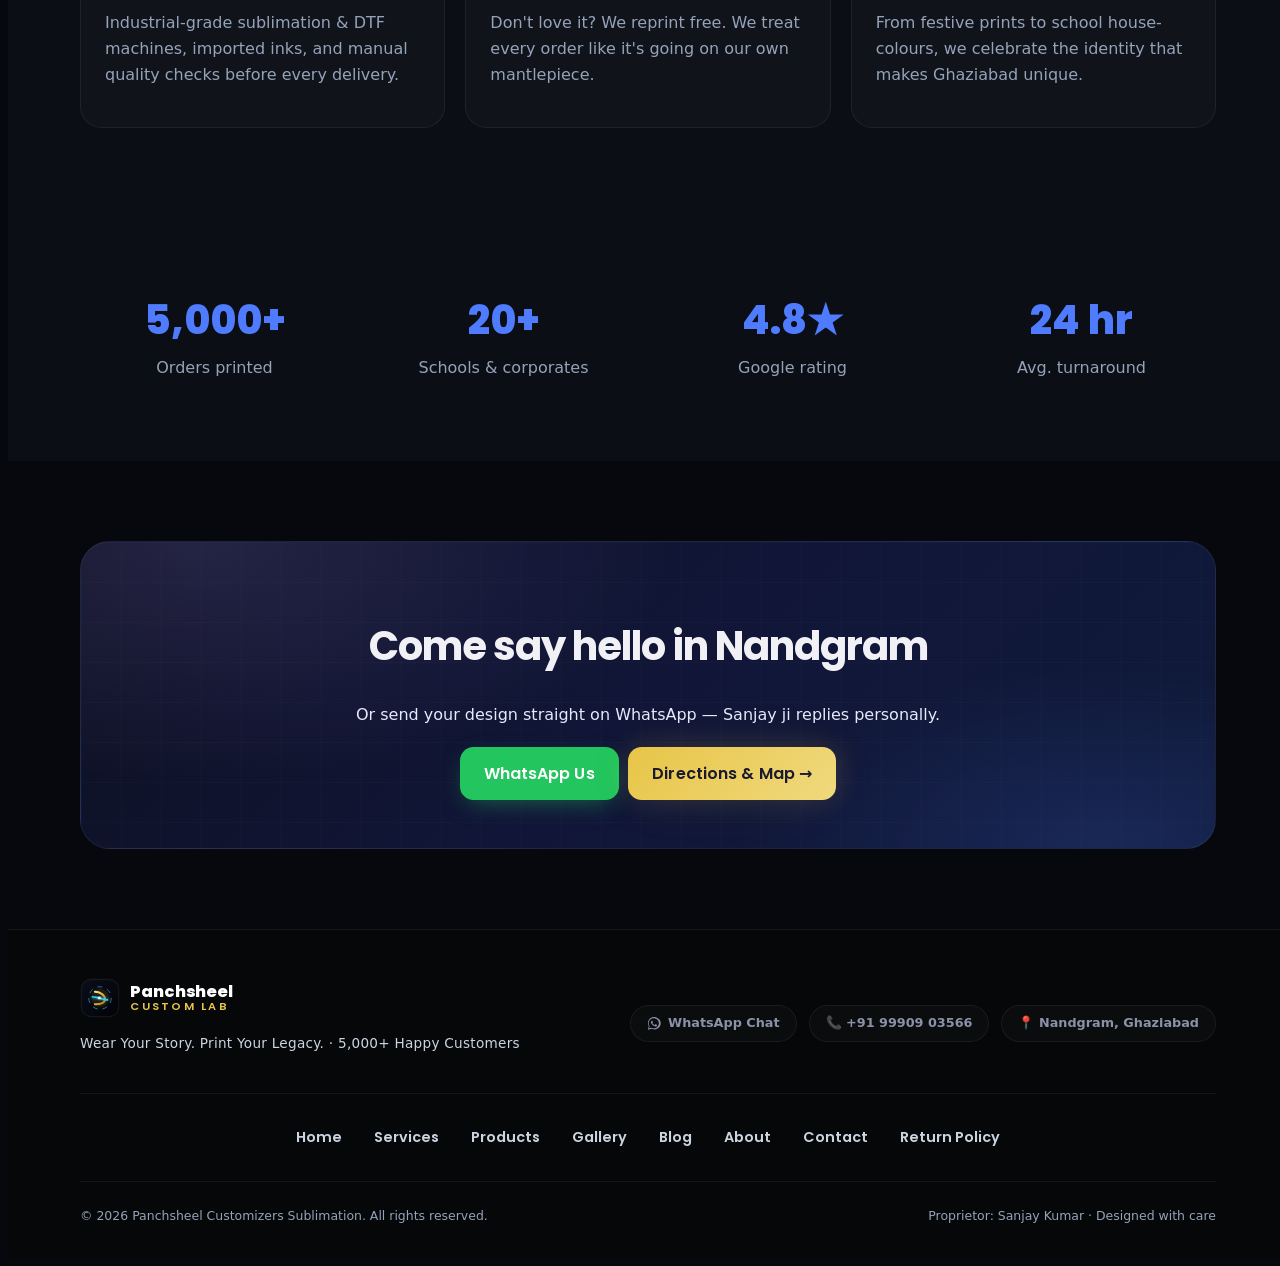
==== commit a272b606: "feat: add bilingual return-policy page and update footer links/sitemap" ====
--- a/about.html
+++ b/about.html
@@ -1 +1,10 @@
-<!doctype html><html lang="en"><head><meta charset="utf-8" /><meta name="viewport" content="width=device-width,initial-scale=1" /><title>About — Panchsheel Custom Lab | Trusted Printing Studio in Nandgram, Ghaziabad</title><meta name="description" content="Panchsheel Customizers Sublimation is a family-run printing studio in Nandgram, Ghaziabad, led by Sanjay Kumar. Quality, identity and customer-first service." /><link rel="canonical" href="https://panchsheelcustomlab.com/about.html" /><link rel="preconnect" href="https://fonts.googleapis.com"><link rel="preconnect" href="https://fonts.gstatic.com" crossorigin><link href="https://fonts.googleapis.com/css2?family=Poppins:wght@500;600;700;800&display=swap" rel="stylesheet" media="print" onload="this.media='all'" /><noscript><link href="https://fonts.googleapis.com/css2?family=Poppins:wght@500;600;700;800&display=swap" rel="stylesheet" /></noscript><link rel="stylesheet" href="assets/css/styles.min.css?v=5.0" media="print" onload="this.media='all'" /><noscript><link rel="stylesheet" href="assets/css/styles.min.css?v=5.0" /></noscript><link rel="stylesheet" href="assets/css/premium-theme.min.css?v=5.0" media="print" onload="this.media='all'" /><noscript><link rel="stylesheet" href="assets/css/premium-theme.min.css?v=5.0" /></noscript><link rel="icon" type="image/svg+xml" href="assets/img/logo.svg" /></head><body><div class="offer-bar" style="text-align:center;padding:.5rem 1rem">Flat 10% OFF on your first custom order <span class="badge-inline">FIRST10</span></div><header class="site-header"><div class="container-x" style="display:flex;align-items:center;justify-content:space-between;padding-top:1rem;padding-bottom:1rem"><a href="index.html" class="logo"><img src="assets/img/logo.svg?v=4.1" alt="" class="logo-mark" width="40" height="40"/><span class="logo-text"><span class="brand-line">Panchsheel</span><span class="sub-line">Custom Lab</span></span></a><nav class="hide-sm desktop-nav"><a href="index.html" class="nav-link" data-en="Home" data-hi="होम">Home</a><a href="services.html" class="nav-link" data-en="Services" data-hi="सेवाएं">Services</a><a href="products.html" class="nav-link" data-en="Products" data-hi="उत्पाद">Products</a><a href="gallery.html" class="nav-link" data-en="Gallery" data-hi="गैलरी">Gallery</a><a href="blog.html" class="nav-link" data-en="Blog" data-hi="ब्लॉग">Blog</a><a href="about.html" class="nav-link" data-en="About" data-hi="हमारे बारे में">About</a><a href="contact.html" class="nav-link" data-en="Contact" data-hi="संपर्क">Contact</a></nav><div style="display:flex;align-items:center;gap:.75rem"><div class="lang-toggle hide-sm"><button data-lang="en" class="active">EN</button><button data-lang="hi">हिं</button></div><a href="https://wa.me/919990903566?text=Hi%2C%20I%20want%20to%20order%20a%20custom%20print" class="btn btn-whats btn-sm hide-sm">Order Now</a><button id="navToggle" aria-label="Menu" class="menu-btn btn btn-ghost btn-sm" style="padding:.5rem"><svg width="22" height="22" viewBox="0 0 24 24" fill="none" stroke="currentColor" stroke-width="2"><path d="M4 6h16M4 12h16M4 18h16"/></svg></button></div></div></header><section class="hero on-dark" style="padding:3.5rem 0"><div class="container-x reveal" style="text-align:center"><span class="hero-badge"><span class="dot"></span><span data-en="Family-run since day one" data-hi="पहले दिन से पारिवारिक व्यवसाय">Family-run since day one</span></span><h1 class="title-xl" style="color:#fff;margin-top:1rem" data-en="About Panchsheel Custom Lab" data-hi="पंचशील कस्टम लैब के बारे में">About Panchsheel Custom Lab</h1><p style="color:#cdd5f0;max-width:620px;margin:1rem auto 0" data-en="A neighbourhood printing studio built on trust, quality and 5,000+ happy customer stories." data-hi="भरोसे, क्वालिटी और 5,000+ खुश ग्राहकों की कहानियों पर बना आपका अपना प्रिंटिंग स्टूडियो।">A neighbourhood printing studio built on trust, quality and 5,000+ happy customer stories.</p></div></section><section class="section"><div class="container-x grid-auto cols-2" style="align-items:center;gap:3rem"><div class="reveal"><img loading="lazy" src="assets/img/custom_process.webp" alt="Panchsheel Custom Lab studio in Nandgram Ghaziabad" style="border-radius:var(--r-xl);box-shadow:var(--shadow-lg);width:100%;aspect-ratio:4/5;object-fit:cover"></div><div class="reveal"><span class="eyebrow" data-en="Our Story" data-hi="हमारी कहानी">Our Story</span><h2 class="title-lg" style="margin-top:.6rem" data-en="Printing your memories since day one" data-hi="पहले ही दिन से आपकी यादों को प्रिंट कर रहे हैं">Printing your memories since day one</h2><p class="muted" style="margin-top:1rem" data-en="Panchsheel Customizers Sublimation — known locally as &lt;b&gt;Panchsheel Custom Lab&lt;/b&gt; — began as a small printing counter in Nandgram, Ghaziabad. One heat press. One promise: every print must feel personal." data-hi="पंचशील कस्टमाइज़र्स सब्लिमेशन — जिसे यहाँ <b>पंचशील कस्टम लैब</b> के नाम से जाना जाता है — नंदग्राम, गाज़ियाबाद में एक छोटे से प्रिंटिंग काउंटर के रूप में शुरू हुआ था। एक हीट प्रेस मशीन। एक वादा: हर प्रिंट में अपनापन होना चाहिए।">Panchsheel Customizers Sublimation — known locally as <b>Panchsheel Custom Lab</b> — began as a small printing counter in Nandgram, Ghaziabad. One heat press. One promise: every print must feel personal.</p><p class="muted" style="margin-top:.75rem" data-en="Today, under the hands of proprietor &lt;b&gt;Sanjay Kumar&lt;/b&gt;, our studio prints everything from a single anniversary mug to 500-piece school uniform orders. What hasn't changed is the promise — &lt;em&gt;every print, every time, done right&lt;/em&gt;." data-hi="आज, प्रोपराइटर <b>संजय कुमार</b> के नेतृत्व में, हमारा स्टूडियो एक एनिवर्सरी मग से लेकर 500-पीस स्कूल यूनिफॉर्म ऑर्डर तक सब कुछ प्रिंट करता है। जो चीज़ नहीं बदली है वह है हमारा वादा — <em>हर प्रिंट, हर बार, बिल्कुल सही</em>।">Today, under the hands of proprietor <b>Sanjay Kumar</b>, our studio prints everything from a single anniversary mug to 500-piece school uniform orders. What hasn't changed is the promise — <em>every print, every time, done right</em>.</p><p class="muted" style="margin-top:.75rem" data-en="We're not a faceless online store. We're your local print shop — we'll open the package with you, match the shade with you, and reprint for free if anything is off. That's the Panchsheel way." data-hi="हम कोई अनजान ऑनलाइन स्टोर नहीं हैं। हम आपके अपने लोकल प्रिंटर हैं — हम आपके साथ पैकेट खोलेंगे, आपके साथ शेड मिलाएंगे, और अगर कुछ भी गड़बड़ हुई तो बिना किसी शुल्क के फिर से प्रिंट करेंगे। यही पंचशील का तरीका है।">We're not a faceless online store. We're your local print shop — we'll open the package with you, match the shade with you, and reprint for free if anything is off. That's the Panchsheel way.</p><div style="display:flex;flex-wrap:wrap;gap:.5rem;margin-top:1.5rem"><a href="https://wa.me/919990903566?text=Hi%2C%20I%20want%20to%20visit%20your%20studio" class="btn btn-whats" data-en="Message us" data-hi="व्हाट्सएप करें">Message us</a><a href="gallery.html" class="btn btn-ghost" data-en="See our work →" data-hi="हमारा काम देखें →">See our work →</a></div></div></div></section><section class="section" style="background:var(--bg-soft)"><div class="container-x"><div class="section-head reveal"><span class="eyebrow" data-en="What We Stand For" data-hi="हमारे सिद्धांत">What We Stand For</span><h2 class="title-lg" style="margin-top:.5rem" data-en="Three promises we don't break" data-hi="तीन वादे जो हम कभी नहीं तोड़ते">Three promises we don't break</h2></div><div class="grid-auto cols-3"><div class="feature reveal"><div class="feature-ico">🎯</div><h3 data-en="Quality First" data-hi="सबसे पहले क्वालिटी">Quality First</h3><p class="muted" style="margin-top:.4rem" data-en="Industrial-grade sublimation &amp; DTF machines, imported inks, and manual quality checks before every delivery." data-hi="इंडस्ट्रियल-ग्रेड सब्लिमेशन और DTF मशीनें, इम्पोर्टेड इंक, और हर डिलीवरी से पहले मैनुअल क्वालिटी चेक।">Industrial-grade sublimation &amp; DTF machines, imported inks, and manual quality checks before every delivery.</p></div><div class="feature reveal"><div class="feature-ico">🤝</div><h3 data-en="Customer Satisfaction" data-hi="ग्राहकों की संतुष्टि">Customer Satisfaction</h3><p class="muted" style="margin-top:.4rem" data-en="Don't love it? We reprint free. We treat every order like it's going on our own mantlepiece." data-hi="पसंद नहीं आया? हम दोबारा प्रिंट करेंगे, वो भी फ्री। हम हर ऑर्डर को ऐसे बनाते हैं जैसे वो हमारे अपने घर के लिए हो।">Don't love it? We reprint free. We treat every order like it's going on our own mantlepiece.</p></div><div class="feature reveal"><div class="feature-ico">🪷</div><h3 data-en="Identity &amp; Culture" data-hi="पहचान और संस्कृति">Identity &amp; Culture</h3><p class="muted" style="margin-top:.4rem" data-en="From festive prints to school house-colours, we celebrate the identity that makes Ghaziabad unique." data-hi="त्योहारों के प्रिंट से लेकर स्कूल के हाउस-कलर तक, हम उस पहचान का सम्मान करते हैं जो गाज़ियाबाद को खास बनाती है।">From festive prints to school house-colours, we celebrate the identity that makes Ghaziabad unique.</p></div></div></div></section><section class="section"><div class="container-x grid-auto cols-4" style="text-align:center"><div class="reveal"><div style="font-family:'Poppins';font-weight:800;font-size:2.5rem;color:var(--brand)">5,000+</div><div class="muted" style="margin-top:.2rem" data-en="Orders printed" data-hi="ऑर्डर प्रिंट किए">Orders printed</div></div><div class="reveal"><div style="font-family:'Poppins';font-weight:800;font-size:2.5rem;color:var(--brand)">20+</div><div class="muted" style="margin-top:.2rem" data-en="Schools &amp; corporates" data-hi="स्कूल और कॉर्पोरेट">Schools & corporates</div></div><div class="reveal"><div style="font-family:'Poppins';font-weight:800;font-size:2.5rem;color:var(--brand)">4.8★</div><div class="muted" style="margin-top:.2rem" data-en="Google rating" data-hi="गूगल रेटिंग">Google rating</div></div><div class="reveal"><div style="font-family:'Poppins';font-weight:800;font-size:2.5rem;color:var(--brand)">24 hr</div><div class="muted" style="margin-top:.2rem" data-en="Avg. turnaround" data-hi="औसत डिलीवरी समय">Avg. turnaround</div></div></div></section><section class="section"><div class="container-x"><div class="strip reveal" style="padding:3rem 2rem;text-align:center"><h2 class="title-lg" style="color:#fff" data-en="Come say hello in Nandgram" data-hi="नंदग्राम आकर मिलें">Come say hello in Nandgram</h2><p style="color:#e5e9fa;margin-top:.6rem" data-en="Or send your design straight on WhatsApp — Sanjay ji replies personally." data-hi="या सीधे व्हाट्सएप पर अपना डिज़ाइन भेजें — संजय जी खुद जवाब देंगे。">Or send your design straight on WhatsApp — Sanjay ji replies personally.</p><div style="display:flex;gap:.6rem;flex-wrap:wrap;justify-content:center;margin-top:1.2rem"><a href="https://wa.me/919990903566?text=Hi%2C%20I%20want%20to%20order%20a%20custom%20print" class="btn btn-whats" data-en="WhatsApp Us" data-hi="व्हाट्सएप करें">WhatsApp Us</a><a href="contact.html" class="btn btn-gold" data-en="Directions &amp; Map →" data-hi="नक्शा और रास्ता →">Directions & Map →</a></div></div></div></section><footer class="site-footer"><div class="container-x footer-compact-wrap"><div class="footer-compact-top"><div class="on-dark"><a href="index.html" class="logo"><img src="assets/img/logo.svg?v=4.1" alt="" class="logo-mark" width="36" height="36"><span class="logo-text"><span class="brand-line">Panchsheel</span><span class="sub-line">Custom Lab</span></span></a><p class="footer-tagline" data-en="Wear Your Story. Print Your Legacy. · 5,000+ Happy Customers" data-hi="यादों को दें अनमोल रूप, प्रिंट्स जो रहें हमेशा संग · 5,000+ खुश ग्राहक">Wear Your Story. Print Your Legacy. · 5,000+ Happy Customers</p></div><div class="footer-contact-chips"><a href="https://wa.me/919990903566?text=Hi%2C%20I%20want%20to%20order%20a%20custom%20print" class="contact-chip wa" target="_blank" rel="noopener"><svg width="14" height="14" viewBox="0 0 448 512" fill="currentColor"><path d="M380.9 97.1C339 55.1 283.2 32 223.9 32c-122.4 0-222 99.6-222 222 0 39.1 10.2 77.3 29.6 111L3 499l138.5-36.3c32.6 17.8 69 27.2 106.4 27.2 122.4 0 222-99.6 222-222 0-59.3-23-115.1-65-157.1zM223.9 459c-33.2 0-65.7-8.9-94-25.7l-6.7-4-82.4 21.6 22-80.3-4.4-7c-18.5-29.4-28.2-63.3-28.2-98.2 0-101.7 82.8-184.5 184.6-184.5 49.3 0 95.6 19.2 130.4 54.1 34.8 34.9 56.2 81.2 56.1 130.5 0 101.8-84.9 184.6-186.6 184.6zm101.2-138.2c-5.5-2.8-32.8-16.2-37.9-18-5.1-1.9-8.8-2.8-12.5 2.8-3.7 5.6-14.3 18-17.6 21.8-3.2 3.7-6.5 4.2-12 1.4-32.6-16.3-54-29.1-75.5-66-5.7-9.8 5.7-9.1 16.3-30.3 1.8-3.7.9-6.9-.5-9.7-1.4-2.8-12.5-30.1-17.1-41.2-4.5-10.8-9.1-9.3-12.5-9.5-3.2-.2-6.9-.2-10.6-.2-3.7 0-9.7 1.4-14.8 6.9-5.1 5.6-19.4 19-19.4 46.3 0 27.3 19.9 53.7 22.6 57.4 2.8 3.7 39.1 59.7 94.8 83.8 35.2 15.2 49 16.5 66.6 13.9 10.7-1.6 32.8-13.4 37.4-26.4 4.6-13 4.6-24.1 3.2-26.4-1.3-2.5-5-3.9-10.5-6.6z"/></svg><span data-en="WhatsApp Chat" data-hi="व्हाट्सएप चैट">WhatsApp Chat</span></a><a href="tel:+919990903566" class="contact-chip tel"><span>📞 +91 99909 03566</span></a><a href="https://share.google/9djJrCFrVhPnkyvvI" target="_blank" rel="noopener" class="contact-chip map"><span data-en="📍 Nandgram, Ghaziabad" data-hi="📍 नंदग्राम, गाज़ियाबाद">📍 Nandgram, Ghaziabad</span></a></div></div><div class="footer-compact-links"><a href="index.html" data-en="Home" data-hi="होम">Home</a><a href="services.html" data-en="Services" data-hi="सेवाएं">Services</a><a href="products.html" data-en="Products" data-hi="उत्पाद">Products</a><a href="gallery.html" data-en="Gallery" data-hi="गैलरी">Gallery</a><a href="blog.html" data-en="Blog" data-hi="ब्लॉग">Blog</a><a href="about.html" data-en="About" data-hi="हमारे बारे में">About</a><a href="contact.html" data-en="Contact" data-hi="संपर्क">Contact</a></div><div class="footer-compact-bottom"><div>© <span id="yr"></span> Panchsheel Customizers Sublimation. All rights reserved.</div><div data-en="Proprietor: Sanjay Kumar · Designed with care" data-hi="प्रोपराइटर: संजय कुमार · निष्ठापूर्वक निर्मित">Proprietor: Sanjay Kumar · Designed with care</div></div></div></footer><a href="https://wa.me/919990903566?text=Hi%2C%20I%20want%20to%20order%20a%20custom%20print" class="fab-whats" aria-label="Chat on WhatsApp"><svg width="30" height="30" viewBox="0 0 24 24" fill="currentColor"><path d="M20.5 3.5A11 11 0 0 0 3.3 17.1L2 22l5-1.3a11 11 0 0 0 13.5-17.2zM12 20a8 8 0 0 1-4.1-1.1l-.3-.2-3 .8.8-2.9-.2-.3A8 8 0 1 1 12 20zm4.4-5.6c-.2-.1-1.4-.7-1.7-.8-.2-.1-.3-.1-.5.1s-.6.8-.7.9c-.1.2-.3.2-.5.1-1.2-.6-2-1.1-2.9-2.5-.2-.4.2-.4.6-1.2.1-.2.1-.3 0-.5-.1-.1-.5-1.3-.7-1.7-.2-.4-.4-.4-.5-.4H9c-.2 0-.5.1-.7.3-.3.3-1 1-1 2.4s1 2.8 1.1 3c.1.2 2 3 4.7 4.2 1.8.7 2.4.8 3.2.7.5-.1 1.4-.6 1.6-1.2.2-.6.2-1.1.1-1.2-.1-.1-.2-.2-.5-.3z"/></svg></a><div class="mobile-sticky-bar"><div class="sticky-bar-text"><span class="sticky-bar-title" data-en="Custom Printing Quote" data-hi="कस्टम प्रिंटिंग कोट">Custom Printing Quote</span><span class="sticky-bar-sub" data-en="Talk directly to Sanjay ji" data-hi="संजय जी से व्हाट्सएप पर बात करें">Talk directly to Sanjay ji</span></div><a href="https://wa.me/919990903566?text=Hi%20Sanjay%20ji%2C%20I%20visited%20your%20website%20and%20want%20to%20get%20a%20printing%20quote" class="btn btn-whats sticky-bar-btn" target="_blank" rel="noopener"><svg width="14" height="14" viewBox="0 0 24 24" fill="currentColor" style="display:inline-block;vertical-align:middle;margin-right:3px"><path d="M20.5 3.5A11 11 0 0 0 3.3 17.1L2 22l5-1.3a11 11 0 0 0 13.5-17.2zM12 20a8 8 0 0 1-4.1-1.1l-.3-.2-3 .8.8-2.9-.2-.3A8 8 0 1 1 12 20zm4.4-5.6c-.2-.1-1.4-.7-1.7-.8-.2-.1-.3-.1-.5.1s-.6.8-.7.9c-.1.2-.3.2-.5.1-1.2-.6-2-1.1-2.9-2.5-.2-.4.2-.4.6-1.2.1-.2.1-.3 0-.5-.1-.1-.5-1.3-.7-1.7-.2-.4-.4-.4-.5-.4H9c-.2 0-.5.1-.7.3-.3.3-1 1-1 2.4s1 2.8 1.1 3c.1.2 2 3 4.7 4.2 1.8.7 2.4.8 3.2.7.5-.1 1.4-.6 1.6-1.2.2-.6.2-1.1.1-1.2-.1-.1-.2-.2-.5-.3z"/></svg><span data-en="WhatsApp Chat" data-hi="व्हाट्सएप चैट">WhatsApp Chat</span></a></div><script src="assets/js/main.min.js?v=5.0" defer></script></body></html>+<!doctype html><html lang="en"><head>
+<!-- Google tag (gtag.js) -->
+<script async src="https://www.googletagmanager.com/gtag/js?id=G-S503NG6QSC"></script>
+<script>
+  window.dataLayer = window.dataLayer || [];
+  function gtag(){dataLayer.push(arguments);}
+  gtag('js', new Date());
+
+  gtag('config', 'G-S503NG6QSC');
+</script><meta charset="utf-8" /><meta name="viewport" content="width=device-width,initial-scale=1" /><title>About — Panchsheel Custom Lab | Trusted Printing Studio in Nandgram, Ghaziabad</title><meta name="description" content="Panchsheel Customizers Sublimation is a family-run printing studio in Nandgram, Ghaziabad, led by Sanjay Kumar. Quality, identity and customer-first service." /><link rel="canonical" href="https://panchsheelcustomlab.com/about" /><link rel="preconnect" href="https://fonts.googleapis.com"><link rel="preconnect" href="https://fonts.gstatic.com" crossorigin><link href="https://fonts.googleapis.com/css2?family=Poppins:wght@500;600;700;800&display=swap" rel="stylesheet" media="print" onload="this.media='all'" /><noscript><link href="https://fonts.googleapis.com/css2?family=Poppins:wght@500;600;700;800&display=swap" rel="stylesheet" /></noscript><link rel="stylesheet" href="assets/css/styles.min.css?v=5.0" media="print" onload="this.media='all'" /><noscript><link rel="stylesheet" href="assets/css/styles.min.css?v=5.0" /></noscript><link rel="stylesheet" href="assets/css/premium-theme.min.css?v=5.0" media="print" onload="this.media='all'" /><noscript><link rel="stylesheet" href="assets/css/premium-theme.min.css?v=5.0" /></noscript><link rel="icon" type="image/svg+xml" href="assets/img/logo.svg" /></head><body><div class="offer-bar" style="text-align:center;padding:.5rem 1rem">Flat 10% OFF on your first custom order <span class="badge-inline">FIRST10</span></div><header class="site-header"><div class="container-x" style="display:flex;align-items:center;justify-content:space-between;padding-top:1rem;padding-bottom:1rem"><a href="index.html" class="logo"><img src="assets/img/logo.svg?v=4.1" alt="" class="logo-mark" width="40" height="40"/><span class="logo-text"><span class="brand-line">Panchsheel</span><span class="sub-line">Custom Lab</span></span></a><nav class="hide-sm desktop-nav"><a href="index.html" class="nav-link" data-en="Home" data-hi="होम">Home</a><a href="services.html" class="nav-link" data-en="Services" data-hi="सेवाएं">Services</a><a href="products.html" class="nav-link" data-en="Products" data-hi="उत्पाद">Products</a><a href="gallery.html" class="nav-link" data-en="Gallery" data-hi="गैलरी">Gallery</a><a href="blog.html" class="nav-link" data-en="Blog" data-hi="ब्लॉग">Blog</a><a href="about.html" class="nav-link" data-en="About" data-hi="हमारे बारे में">About</a><a href="contact.html" class="nav-link" data-en="Contact" data-hi="संपर्क">Contact</a></nav><div style="display:flex;align-items:center;gap:.75rem"><div class="lang-toggle hide-sm"><button data-lang="en" class="active">EN</button><button data-lang="hi">हिं</button></div><a href="https://wa.me/919990903566?text=Hi%2C%20I%20want%20to%20order%20a%20custom%20print" class="btn btn-whats btn-sm hide-sm">Order Now</a><button id="navToggle" aria-label="Menu" class="menu-btn btn btn-ghost btn-sm" style="padding:.5rem"><svg width="22" height="22" viewBox="0 0 24 24" fill="none" stroke="currentColor" stroke-width="2"><path d="M4 6h16M4 12h16M4 18h16"/></svg></button></div></div></header><section class="hero on-dark" style="padding:3.5rem 0"><div class="container-x reveal" style="text-align:center"><span class="hero-badge"><span class="dot"></span><span data-en="Family-run since day one" data-hi="पहले दिन से पारिवारिक व्यवसाय">Family-run since day one</span></span><h1 class="title-xl" style="color:#fff;margin-top:1rem" data-en="About Panchsheel Custom Lab" data-hi="पंचशील कस्टम लैब के बारे में">About Panchsheel Custom Lab</h1><p style="color:#cdd5f0;max-width:620px;margin:1rem auto 0" data-en="A neighbourhood printing studio built on trust, quality and 5,000+ happy customer stories." data-hi="भरोसे, क्वालिटी और 5,000+ खुश ग्राहकों की कहानियों पर बना आपका अपना प्रिंटिंग स्टूडियो।">A neighbourhood printing studio built on trust, quality and 5,000+ happy customer stories.</p></div></section><section class="section"><div class="container-x grid-auto cols-2" style="align-items:center;gap:3rem"><div class="reveal"><img loading="lazy" src="assets/img/custom_process.webp" alt="Panchsheel Custom Lab studio in Nandgram Ghaziabad" style="border-radius:var(--r-xl);box-shadow:var(--shadow-lg);width:100%;aspect-ratio:4/5;object-fit:cover"></div><div class="reveal"><span class="eyebrow" data-en="Our Story" data-hi="हमारी कहानी">Our Story</span><h2 class="title-lg" style="margin-top:.6rem" data-en="Printing your memories since day one" data-hi="पहले ही दिन से आपकी यादों को प्रिंट कर रहे हैं">Printing your memories since day one</h2><p class="muted" style="margin-top:1rem" data-en="Panchsheel Customizers Sublimation — known locally as &lt;b&gt;Panchsheel Custom Lab&lt;/b&gt; — began as a small printing counter in Nandgram, Ghaziabad. One heat press. One promise: every print must feel personal." data-hi="पंचशील कस्टमाइज़र्स सब्लिमेशन — जिसे यहाँ <b>पंचशील कस्टम लैब</b> के नाम से जाना जाता है — नंदग्राम, गाज़ियाबाद में एक छोटे से प्रिंटिंग काउंटर के रूप में शुरू हुआ था। एक हीट प्रेस मशीन। एक वादा: हर प्रिंट में अपनापन होना चाहिए।">Panchsheel Customizers Sublimation — known locally as <b>Panchsheel Custom Lab</b> — began as a small printing counter in Nandgram, Ghaziabad. One heat press. One promise: every print must feel personal.</p><p class="muted" style="margin-top:.75rem" data-en="Today, under the hands of proprietor &lt;b&gt;Sanjay Kumar&lt;/b&gt;, our studio prints everything from a single anniversary mug to 500-piece school uniform orders. What hasn't changed is the promise — &lt;em&gt;every print, every time, done right&lt;/em&gt;." data-hi="आज, प्रोपराइटर <b>संजय कुमार</b> के नेतृत्व में, हमारा स्टूडियो एक एनिवर्सरी मग से लेकर 500-पीस स्कूल यूनिफॉर्म ऑर्डर तक सब कुछ प्रिंट करता है। जो चीज़ नहीं बदली है वह है हमारा वादा — <em>हर प्रिंट, हर बार, बिल्कुल सही</em>।">Today, under the hands of proprietor <b>Sanjay Kumar</b>, our studio prints everything from a single anniversary mug to 500-piece school uniform orders. What hasn't changed is the promise — <em>every print, every time, done right</em>.</p><p class="muted" style="margin-top:.75rem" data-en="We're not a faceless online store. We're your local print shop — we'll open the package with you, match the shade with you, and reprint for free if anything is off. That's the Panchsheel way." data-hi="हम कोई अनजान ऑनलाइन स्टोर नहीं हैं। हम आपके अपने लोकल प्रिंटर हैं — हम आपके साथ पैकेट खोलेंगे, आपके साथ शेड मिलाएंगे, और अगर कुछ भी गड़बड़ हुई तो बिना किसी शुल्क के फिर से प्रिंट करेंगे। यही पंचशील का तरीका है।">We're not a faceless online store. We're your local print shop — we'll open the package with you, match the shade with you, and reprint for free if anything is off. That's the Panchsheel way.</p><div style="display:flex;flex-wrap:wrap;gap:.5rem;margin-top:1.5rem"><a href="https://wa.me/919990903566?text=Hi%2C%20I%20want%20to%20visit%20your%20studio" class="btn btn-whats" data-en="Message us" data-hi="व्हाट्सएप करें">Message us</a><a href="gallery.html" class="btn btn-ghost" data-en="See our work →" data-hi="हमारा काम देखें →">See our work →</a></div></div></div></section><section class="section" style="background:var(--bg-soft)"><div class="container-x"><div class="section-head reveal"><span class="eyebrow" data-en="What We Stand For" data-hi="हमारे सिद्धांत">What We Stand For</span><h2 class="title-lg" style="margin-top:.5rem" data-en="Three promises we don't break" data-hi="तीन वादे जो हम कभी नहीं तोड़ते">Three promises we don't break</h2></div><div class="grid-auto cols-3"><div class="feature reveal"><div class="feature-ico">🎯</div><h3 data-en="Quality First" data-hi="सबसे पहले क्वालिटी">Quality First</h3><p class="muted" style="margin-top:.4rem" data-en="Industrial-grade sublimation &amp; DTF machines, imported inks, and manual quality checks before every delivery." data-hi="इंडस्ट्रियल-ग्रेड सब्लिमेशन और DTF मशीनें, इम्पोर्टेड इंक, और हर डिलीवरी से पहले मैनुअल क्वालिटी चेक।">Industrial-grade sublimation &amp; DTF machines, imported inks, and manual quality checks before every delivery.</p></div><div class="feature reveal"><div class="feature-ico">🤝</div><h3 data-en="Customer Satisfaction" data-hi="ग्राहकों की संतुष्टि">Customer Satisfaction</h3><p class="muted" style="margin-top:.4rem" data-en="Don't love it? We reprint free. We treat every order like it's going on our own mantlepiece." data-hi="पसंद नहीं आया? हम दोबारा प्रिंट करेंगे, वो भी फ्री। हम हर ऑर्डर को ऐसे बनाते हैं जैसे वो हमारे अपने घर के लिए हो।">Don't love it? We reprint free. We treat every order like it's going on our own mantlepiece.</p></div><div class="feature reveal"><div class="feature-ico">🪷</div><h3 data-en="Identity &amp; Culture" data-hi="पहचान और संस्कृति">Identity &amp; Culture</h3><p class="muted" style="margin-top:.4rem" data-en="From festive prints to school house-colours, we celebrate the identity that makes Ghaziabad unique." data-hi="त्योहारों के प्रिंट से लेकर स्कूल के हाउस-कलर तक, हम उस पहचान का सम्मान करते हैं जो गाज़ियाबाद को खास बनाती है।">From festive prints to school house-colours, we celebrate the identity that makes Ghaziabad unique.</p></div></div></div></section><section class="section"><div class="container-x grid-auto cols-4" style="text-align:center"><div class="reveal"><div style="font-family:'Poppins';font-weight:800;font-size:2.5rem;color:var(--brand)">5,000+</div><div class="muted" style="margin-top:.2rem" data-en="Orders printed" data-hi="ऑर्डर प्रिंट किए">Orders printed</div></div><div class="reveal"><div style="font-family:'Poppins';font-weight:800;font-size:2.5rem;color:var(--brand)">20+</div><div class="muted" style="margin-top:.2rem" data-en="Schools &amp; corporates" data-hi="स्कूल और कॉर्पोरेट">Schools & corporates</div></div><div class="reveal"><div style="font-family:'Poppins';font-weight:800;font-size:2.5rem;color:var(--brand)">4.8★</div><div class="muted" style="margin-top:.2rem" data-en="Google rating" data-hi="गूगल रेटिंग">Google rating</div></div><div class="reveal"><div style="font-family:'Poppins';font-weight:800;font-size:2.5rem;color:var(--brand)">24 hr</div><div class="muted" style="margin-top:.2rem" data-en="Avg. turnaround" data-hi="औसत डिलीवरी समय">Avg. turnaround</div></div></div></section><section class="section"><div class="container-x"><div class="strip reveal" style="padding:3rem 2rem;text-align:center"><h2 class="title-lg" style="color:#fff" data-en="Come say hello in Nandgram" data-hi="नंदग्राम आकर मिलें">Come say hello in Nandgram</h2><p style="color:#e5e9fa;margin-top:.6rem" data-en="Or send your design straight on WhatsApp — Sanjay ji replies personally." data-hi="या सीधे व्हाट्सएप पर अपना डिज़ाइन भेजें — संजय जी खुद जवाब देंगे。">Or send your design straight on WhatsApp — Sanjay ji replies personally.</p><div style="display:flex;gap:.6rem;flex-wrap:wrap;justify-content:center;margin-top:1.2rem"><a href="https://wa.me/919990903566?text=Hi%2C%20I%20want%20to%20order%20a%20custom%20print" class="btn btn-whats" data-en="WhatsApp Us" data-hi="व्हाट्सएप करें">WhatsApp Us</a><a href="contact.html" class="btn btn-gold" data-en="Directions &amp; Map →" data-hi="नक्शा और रास्ता →">Directions & Map →</a></div></div></div></section><footer class="site-footer"><div class="container-x footer-compact-wrap"><div class="footer-compact-top"><div class="on-dark"><a href="index.html" class="logo"><img src="assets/img/logo.svg?v=4.1" alt="" class="logo-mark" width="36" height="36"><span class="logo-text"><span class="brand-line">Panchsheel</span><span class="sub-line">Custom Lab</span></span></a><p class="footer-tagline" data-en="Wear Your Story. Print Your Legacy. · 5,000+ Happy Customers" data-hi="यादों को दें अनमोल रूप, प्रिंट्स जो रहें हमेशा संग · 5,000+ खुश ग्राहक">Wear Your Story. Print Your Legacy. · 5,000+ Happy Customers</p></div><div class="footer-contact-chips"><a href="https://wa.me/919990903566?text=Hi%2C%20I%20want%20to%20order%20a%20custom%20print" class="contact-chip wa" target="_blank" rel="noopener"><svg width="14" height="14" viewBox="0 0 448 512" fill="currentColor"><path d="M380.9 97.1C339 55.1 283.2 32 223.9 32c-122.4 0-222 99.6-222 222 0 39.1 10.2 77.3 29.6 111L3 499l138.5-36.3c32.6 17.8 69 27.2 106.4 27.2 122.4 0 222-99.6 222-222 0-59.3-23-115.1-65-157.1zM223.9 459c-33.2 0-65.7-8.9-94-25.7l-6.7-4-82.4 21.6 22-80.3-4.4-7c-18.5-29.4-28.2-63.3-28.2-98.2 0-101.7 82.8-184.5 184.6-184.5 49.3 0 95.6 19.2 130.4 54.1 34.8 34.9 56.2 81.2 56.1 130.5 0 101.8-84.9 184.6-186.6 184.6zm101.2-138.2c-5.5-2.8-32.8-16.2-37.9-18-5.1-1.9-8.8-2.8-12.5 2.8-3.7 5.6-14.3 18-17.6 21.8-3.2 3.7-6.5 4.2-12 1.4-32.6-16.3-54-29.1-75.5-66-5.7-9.8 5.7-9.1 16.3-30.3 1.8-3.7.9-6.9-.5-9.7-1.4-2.8-12.5-30.1-17.1-41.2-4.5-10.8-9.1-9.3-12.5-9.5-3.2-.2-6.9-.2-10.6-.2-3.7 0-9.7 1.4-14.8 6.9-5.1 5.6-19.4 19-19.4 46.3 0 27.3 19.9 53.7 22.6 57.4 2.8 3.7 39.1 59.7 94.8 83.8 35.2 15.2 49 16.5 66.6 13.9 10.7-1.6 32.8-13.4 37.4-26.4 4.6-13 4.6-24.1 3.2-26.4-1.3-2.5-5-3.9-10.5-6.6z"/></svg><span data-en="WhatsApp Chat" data-hi="व्हाट्सएप चैट">WhatsApp Chat</span></a><a href="tel:+919990903566" class="contact-chip tel"><span>📞 +91 99909 03566</span></a><a href="https://share.google/9djJrCFrVhPnkyvvI" target="_blank" rel="noopener" class="contact-chip map"><span data-en="📍 Nandgram, Ghaziabad" data-hi="📍 नंदग्राम, गाज़ियाबाद">📍 Nandgram, Ghaziabad</span></a></div></div><div class="footer-compact-links"><a href="index.html" data-en="Home" data-hi="होम">Home</a><a href="services.html" data-en="Services" data-hi="सेवाएं">Services</a><a href="products.html" data-en="Products" data-hi="उत्पाद">Products</a><a href="gallery.html" data-en="Gallery" data-hi="गैलरी">Gallery</a><a href="blog.html" data-en="Blog" data-hi="ब्लॉग">Blog</a><a href="about.html" data-en="About" data-hi="हमारे बारे में">About</a><a href="contact.html" data-en="Contact" data-hi="संपर्क">Contact</a><a href="return-policy.html" data-en="Return Policy" data-hi="रिटर्न पॉलिसी">Return Policy</a></div><div class="footer-compact-bottom"><div>© <span id="yr"></span> Panchsheel Customizers Sublimation. All rights reserved.</div><div data-en="Proprietor: Sanjay Kumar · Designed with care" data-hi="प्रोपराइटर: संजय कुमार · निष्ठापूर्वक निर्मित">Proprietor: Sanjay Kumar · Designed with care</div></div></div></footer><a href="https://wa.me/919990903566?text=Hi%2C%20I%20want%20to%20order%20a%20custom%20print" class="fab-whats" aria-label="Chat on WhatsApp"><svg width="30" height="30" viewBox="0 0 24 24" fill="currentColor"><path d="M20.5 3.5A11 11 0 0 0 3.3 17.1L2 22l5-1.3a11 11 0 0 0 13.5-17.2zM12 20a8 8 0 0 1-4.1-1.1l-.3-.2-3 .8.8-2.9-.2-.3A8 8 0 1 1 12 20zm4.4-5.6c-.2-.1-1.4-.7-1.7-.8-.2-.1-.3-.1-.5.1s-.6.8-.7.9c-.1.2-.3.2-.5.1-1.2-.6-2-1.1-2.9-2.5-.2-.4.2-.4.6-1.2.1-.2.1-.3 0-.5-.1-.1-.5-1.3-.7-1.7-.2-.4-.4-.4-.5-.4H9c-.2 0-.5.1-.7.3-.3.3-1 1-1 2.4s1 2.8 1.1 3c.1.2 2 3 4.7 4.2 1.8.7 2.4.8 3.2.7.5-.1 1.4-.6 1.6-1.2.2-.6.2-1.1.1-1.2-.1-.1-.2-.2-.5-.3z"/></svg></a><div class="mobile-sticky-bar"><div class="sticky-bar-text"><span class="sticky-bar-title" data-en="Custom Printing Quote" data-hi="कस्टम प्रिंटिंग कोट">Custom Printing Quote</span><span class="sticky-bar-sub" data-en="Talk directly to Sanjay ji" data-hi="संजय जी से व्हाट्सएप पर बात करें">Talk directly to Sanjay ji</span></div><a href="https://wa.me/919990903566?text=Hi%20Sanjay%20ji%2C%20I%20visited%20your%20website%20and%20want%20to%20get%20a%20printing%20quote" class="btn btn-whats sticky-bar-btn" target="_blank" rel="noopener"><svg width="14" height="14" viewBox="0 0 24 24" fill="currentColor" style="display:inline-block;vertical-align:middle;margin-right:3px"><path d="M20.5 3.5A11 11 0 0 0 3.3 17.1L2 22l5-1.3a11 11 0 0 0 13.5-17.2zM12 20a8 8 0 0 1-4.1-1.1l-.3-.2-3 .8.8-2.9-.2-.3A8 8 0 1 1 12 20zm4.4-5.6c-.2-.1-1.4-.7-1.7-.8-.2-.1-.3-.1-.5.1s-.6.8-.7.9c-.1.2-.3.2-.5.1-1.2-.6-2-1.1-2.9-2.5-.2-.4.2-.4.6-1.2.1-.2.1-.3 0-.5-.1-.1-.5-1.3-.7-1.7-.2-.4-.4-.4-.5-.4H9c-.2 0-.5.1-.7.3-.3.3-1 1-1 2.4s1 2.8 1.1 3c.1.2 2 3 4.7 4.2 1.8.7 2.4.8 3.2.7.5-.1 1.4-.6 1.6-1.2.2-.6.2-1.1.1-1.2-.1-.1-.2-.2-.5-.3z"/></svg><span data-en="WhatsApp Chat" data-hi="व्हाट्सएप चैट">WhatsApp Chat</span></a></div><script src="assets/js/main.min.js?v=5.0" defer></script></body></html>
